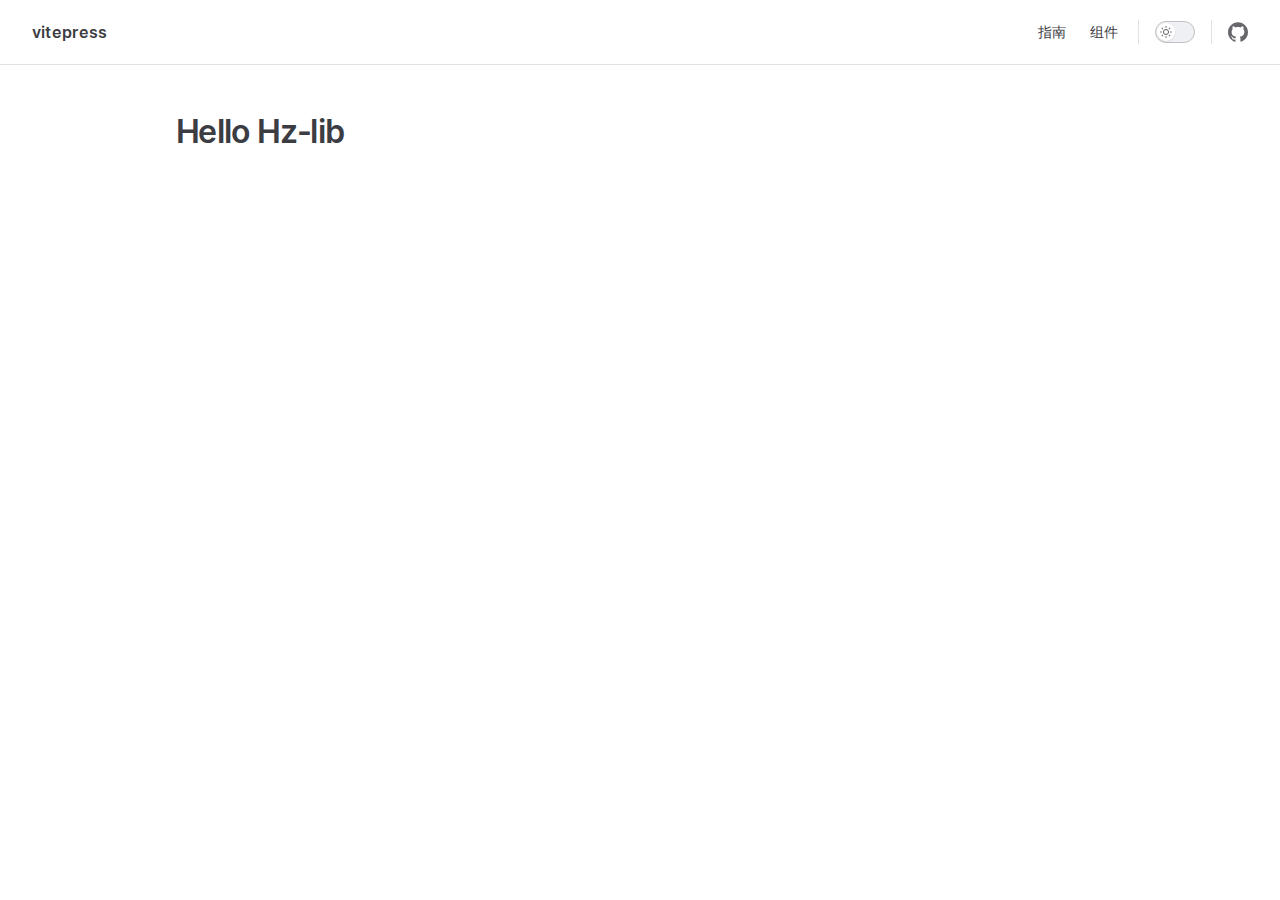
==== index.html @ d32d541c "初始化工程" ====
<!DOCTYPE html>
<html lang="en-US" dir="ltr">
  <head>
    <meta charset="utf-8">
    <meta name="viewport" content="width=device-width,initial-scale=1">
    <title>Hello Hz-lib | VitePress</title>
    <meta name="description" content="A VitePress site">
    <meta name="generator" content="VitePress v1.0.0-rc.42">
    <link rel="preload stylesheet" href="/assets/style.TShP7UyK.css" as="style">
    
    <script type="module" src="/assets/app.sW4BFrAu.js"></script>
    <link rel="preload" href="/assets/inter-roman-latin.bvIUbFQP.woff2" as="font" type="font/woff2" crossorigin="">
    <link rel="modulepreload" href="/assets/chunks/framework.AYoUz7dR.js">
    <link rel="modulepreload" href="/assets/chunks/theme.8_kTqy8x.js">
    <link rel="modulepreload" href="/assets/index.md.FrFrY6gY.lean.js">
    <script id="check-dark-mode">(()=>{const e=localStorage.getItem("vitepress-theme-appearance")||"auto",a=window.matchMedia("(prefers-color-scheme: dark)").matches;(!e||e==="auto"?a:e==="dark")&&document.documentElement.classList.add("dark")})();</script>
    <script id="check-mac-os">document.documentElement.classList.toggle("mac",/Mac|iPhone|iPod|iPad/i.test(navigator.platform));</script>
  </head>
  <body>
    <div id="app"><div class="Layout" data-v-c60c6cb7><!--[--><!--]--><!--[--><span tabindex="-1" data-v-a1bd3454></span><a href="#VPContent" class="VPSkipLink visually-hidden" data-v-a1bd3454> Skip to content </a><!--]--><!----><header class="VPNav" data-v-c60c6cb7 data-v-a2b8aba6><div class="VPNavBar" data-v-a2b8aba6 data-v-beb26075><div class="wrapper" data-v-beb26075><div class="container" data-v-beb26075><div class="title" data-v-beb26075><div class="VPNavBarTitle" data-v-beb26075 data-v-7fee1994><a class="title" href="/" data-v-7fee1994><!--[--><!--]--><!----><span data-v-7fee1994>vitepress</span><!--[--><!--]--></a></div></div><div class="content" data-v-beb26075><div class="content-body" data-v-beb26075><!--[--><!--]--><div class="VPNavBarSearch search" data-v-beb26075><!----></div><nav aria-labelledby="main-nav-aria-label" class="VPNavBarMenu menu" data-v-beb26075 data-v-49ac76d3><span id="main-nav-aria-label" class="visually-hidden" data-v-49ac76d3>Main Navigation</span><!--[--><!--[--><a class="VPLink link VPNavBarMenuLink" href="/guild/installation.html" tabindex="0" data-v-49ac76d3 data-v-70a557c5><!--[--><span data-v-70a557c5>指南</span><!--]--></a><!--]--><!--[--><a class="VPLink link VPNavBarMenuLink" href="/components/button/" tabindex="0" data-v-49ac76d3 data-v-70a557c5><!--[--><span data-v-70a557c5>组件</span><!--]--></a><!--]--><!--]--></nav><!----><div class="VPNavBarAppearance appearance" data-v-beb26075 data-v-4ef8184c><button class="VPSwitch VPSwitchAppearance" type="button" role="switch" title="Switch to dark theme" aria-checked="false" data-v-4ef8184c data-v-4d7c93cc data-v-039737f6><span class="check" data-v-039737f6><span class="icon" data-v-039737f6><!--[--><svg xmlns="http://www.w3.org/2000/svg" aria-hidden="true" focusable="false" viewbox="0 0 24 24" class="sun" data-v-4d7c93cc><path d="M12,18c-3.3,0-6-2.7-6-6s2.7-6,6-6s6,2.7,6,6S15.3,18,12,18zM12,8c-2.2,0-4,1.8-4,4c0,2.2,1.8,4,4,4c2.2,0,4-1.8,4-4C16,9.8,14.2,8,12,8z"></path><path d="M12,4c-0.6,0-1-0.4-1-1V1c0-0.6,0.4-1,1-1s1,0.4,1,1v2C13,3.6,12.6,4,12,4z"></path><path d="M12,24c-0.6,0-1-0.4-1-1v-2c0-0.6,0.4-1,1-1s1,0.4,1,1v2C13,23.6,12.6,24,12,24z"></path><path d="M5.6,6.6c-0.3,0-0.5-0.1-0.7-0.3L3.5,4.9c-0.4-0.4-0.4-1,0-1.4s1-0.4,1.4,0l1.4,1.4c0.4,0.4,0.4,1,0,1.4C6.2,6.5,5.9,6.6,5.6,6.6z"></path><path d="M19.8,20.8c-0.3,0-0.5-0.1-0.7-0.3l-1.4-1.4c-0.4-0.4-0.4-1,0-1.4s1-0.4,1.4,0l1.4,1.4c0.4,0.4,0.4,1,0,1.4C20.3,20.7,20,20.8,19.8,20.8z"></path><path d="M3,13H1c-0.6,0-1-0.4-1-1s0.4-1,1-1h2c0.6,0,1,0.4,1,1S3.6,13,3,13z"></path><path d="M23,13h-2c-0.6,0-1-0.4-1-1s0.4-1,1-1h2c0.6,0,1,0.4,1,1S23.6,13,23,13z"></path><path d="M4.2,20.8c-0.3,0-0.5-0.1-0.7-0.3c-0.4-0.4-0.4-1,0-1.4l1.4-1.4c0.4-0.4,1-0.4,1.4,0s0.4,1,0,1.4l-1.4,1.4C4.7,20.7,4.5,20.8,4.2,20.8z"></path><path d="M18.4,6.6c-0.3,0-0.5-0.1-0.7-0.3c-0.4-0.4-0.4-1,0-1.4l1.4-1.4c0.4-0.4,1-0.4,1.4,0s0.4,1,0,1.4l-1.4,1.4C18.9,6.5,18.6,6.6,18.4,6.6z"></path></svg><svg xmlns="http://www.w3.org/2000/svg" aria-hidden="true" focusable="false" viewbox="0 0 24 24" class="moon" data-v-4d7c93cc><path d="M12.1,22c-0.3,0-0.6,0-0.9,0c-5.5-0.5-9.5-5.4-9-10.9c0.4-4.8,4.2-8.6,9-9c0.4,0,0.8,0.2,1,0.5c0.2,0.3,0.2,0.8-0.1,1.1c-2,2.7-1.4,6.4,1.3,8.4c2.1,1.6,5,1.6,7.1,0c0.3-0.2,0.7-0.3,1.1-0.1c0.3,0.2,0.5,0.6,0.5,1c-0.2,2.7-1.5,5.1-3.6,6.8C16.6,21.2,14.4,22,12.1,22zM9.3,4.4c-2.9,1-5,3.6-5.2,6.8c-0.4,4.4,2.8,8.3,7.2,8.7c2.1,0.2,4.2-0.4,5.8-1.8c1.1-0.9,1.9-2.1,2.4-3.4c-2.5,0.9-5.3,0.5-7.5-1.1C9.2,11.4,8.1,7.7,9.3,4.4z"></path></svg><!--]--></span></span></button></div><div class="VPSocialLinks VPNavBarSocialLinks social-links" data-v-beb26075 data-v-11dc591d data-v-7594faea><!--[--><a class="VPSocialLink no-icon" href="https://gitee.com/hjdbenny/hz-lib.git" aria-label="github" target="_blank" rel="noopener" data-v-7594faea data-v-3113ad3c><svg role="img" viewBox="0 0 24 24" xmlns="http://www.w3.org/2000/svg"><title>GitHub</title><path d="M12 .297c-6.63 0-12 5.373-12 12 0 5.303 3.438 9.8 8.205 11.385.6.113.82-.258.82-.577 0-.285-.01-1.04-.015-2.04-3.338.724-4.042-1.61-4.042-1.61C4.422 18.07 3.633 17.7 3.633 17.7c-1.087-.744.084-.729.084-.729 1.205.084 1.838 1.236 1.838 1.236 1.07 1.835 2.809 1.305 3.495.998.108-.776.417-1.305.76-1.605-2.665-.3-5.466-1.332-5.466-5.93 0-1.31.465-2.38 1.235-3.22-.135-.303-.54-1.523.105-3.176 0 0 1.005-.322 3.3 1.23.96-.267 1.98-.399 3-.405 1.02.006 2.04.138 3 .405 2.28-1.552 3.285-1.23 3.285-1.23.645 1.653.24 2.873.12 3.176.765.84 1.23 1.91 1.23 3.22 0 4.61-2.805 5.625-5.475 5.92.42.36.81 1.096.81 2.22 0 1.606-.015 2.896-.015 3.286 0 .315.21.69.825.57C20.565 22.092 24 17.592 24 12.297c0-6.627-5.373-12-12-12"/></svg></a><!--]--></div><div class="VPFlyout VPNavBarExtra extra" data-v-beb26075 data-v-cb68e0bb data-v-d5363515><button type="button" class="button" aria-haspopup="true" aria-expanded="false" aria-label="extra navigation" data-v-d5363515><svg xmlns="http://www.w3.org/2000/svg" aria-hidden="true" focusable="false" viewbox="0 0 24 24" class="icon" data-v-d5363515><circle cx="12" cy="12" r="2"></circle><circle cx="19" cy="12" r="2"></circle><circle cx="5" cy="12" r="2"></circle></svg></button><div class="menu" data-v-d5363515><div class="VPMenu" data-v-d5363515 data-v-b0a82362><!----><!--[--><!--[--><!----><div class="group" data-v-cb68e0bb><div class="item appearance" data-v-cb68e0bb><p class="label" data-v-cb68e0bb>Appearance</p><div class="appearance-action" data-v-cb68e0bb><button class="VPSwitch VPSwitchAppearance" type="button" role="switch" title="Switch to dark theme" aria-checked="false" data-v-cb68e0bb data-v-4d7c93cc data-v-039737f6><span class="check" data-v-039737f6><span class="icon" data-v-039737f6><!--[--><svg xmlns="http://www.w3.org/2000/svg" aria-hidden="true" focusable="false" viewbox="0 0 24 24" class="sun" data-v-4d7c93cc><path d="M12,18c-3.3,0-6-2.7-6-6s2.7-6,6-6s6,2.7,6,6S15.3,18,12,18zM12,8c-2.2,0-4,1.8-4,4c0,2.2,1.8,4,4,4c2.2,0,4-1.8,4-4C16,9.8,14.2,8,12,8z"></path><path d="M12,4c-0.6,0-1-0.4-1-1V1c0-0.6,0.4-1,1-1s1,0.4,1,1v2C13,3.6,12.6,4,12,4z"></path><path d="M12,24c-0.6,0-1-0.4-1-1v-2c0-0.6,0.4-1,1-1s1,0.4,1,1v2C13,23.6,12.6,24,12,24z"></path><path d="M5.6,6.6c-0.3,0-0.5-0.1-0.7-0.3L3.5,4.9c-0.4-0.4-0.4-1,0-1.4s1-0.4,1.4,0l1.4,1.4c0.4,0.4,0.4,1,0,1.4C6.2,6.5,5.9,6.6,5.6,6.6z"></path><path d="M19.8,20.8c-0.3,0-0.5-0.1-0.7-0.3l-1.4-1.4c-0.4-0.4-0.4-1,0-1.4s1-0.4,1.4,0l1.4,1.4c0.4,0.4,0.4,1,0,1.4C20.3,20.7,20,20.8,19.8,20.8z"></path><path d="M3,13H1c-0.6,0-1-0.4-1-1s0.4-1,1-1h2c0.6,0,1,0.4,1,1S3.6,13,3,13z"></path><path d="M23,13h-2c-0.6,0-1-0.4-1-1s0.4-1,1-1h2c0.6,0,1,0.4,1,1S23.6,13,23,13z"></path><path d="M4.2,20.8c-0.3,0-0.5-0.1-0.7-0.3c-0.4-0.4-0.4-1,0-1.4l1.4-1.4c0.4-0.4,1-0.4,1.4,0s0.4,1,0,1.4l-1.4,1.4C4.7,20.7,4.5,20.8,4.2,20.8z"></path><path d="M18.4,6.6c-0.3,0-0.5-0.1-0.7-0.3c-0.4-0.4-0.4-1,0-1.4l1.4-1.4c0.4-0.4,1-0.4,1.4,0s0.4,1,0,1.4l-1.4,1.4C18.9,6.5,18.6,6.6,18.4,6.6z"></path></svg><svg xmlns="http://www.w3.org/2000/svg" aria-hidden="true" focusable="false" viewbox="0 0 24 24" class="moon" data-v-4d7c93cc><path d="M12.1,22c-0.3,0-0.6,0-0.9,0c-5.5-0.5-9.5-5.4-9-10.9c0.4-4.8,4.2-8.6,9-9c0.4,0,0.8,0.2,1,0.5c0.2,0.3,0.2,0.8-0.1,1.1c-2,2.7-1.4,6.4,1.3,8.4c2.1,1.6,5,1.6,7.1,0c0.3-0.2,0.7-0.3,1.1-0.1c0.3,0.2,0.5,0.6,0.5,1c-0.2,2.7-1.5,5.1-3.6,6.8C16.6,21.2,14.4,22,12.1,22zM9.3,4.4c-2.9,1-5,3.6-5.2,6.8c-0.4,4.4,2.8,8.3,7.2,8.7c2.1,0.2,4.2-0.4,5.8-1.8c1.1-0.9,1.9-2.1,2.4-3.4c-2.5,0.9-5.3,0.5-7.5-1.1C9.2,11.4,8.1,7.7,9.3,4.4z"></path></svg><!--]--></span></span></button></div></div></div><div class="group" data-v-cb68e0bb><div class="item social-links" data-v-cb68e0bb><div class="VPSocialLinks social-links-list" data-v-cb68e0bb data-v-7594faea><!--[--><a class="VPSocialLink no-icon" href="https://gitee.com/hjdbenny/hz-lib.git" aria-label="github" target="_blank" rel="noopener" data-v-7594faea data-v-3113ad3c><svg role="img" viewBox="0 0 24 24" xmlns="http://www.w3.org/2000/svg"><title>GitHub</title><path d="M12 .297c-6.63 0-12 5.373-12 12 0 5.303 3.438 9.8 8.205 11.385.6.113.82-.258.82-.577 0-.285-.01-1.04-.015-2.04-3.338.724-4.042-1.61-4.042-1.61C4.422 18.07 3.633 17.7 3.633 17.7c-1.087-.744.084-.729.084-.729 1.205.084 1.838 1.236 1.838 1.236 1.07 1.835 2.809 1.305 3.495.998.108-.776.417-1.305.76-1.605-2.665-.3-5.466-1.332-5.466-5.93 0-1.31.465-2.38 1.235-3.22-.135-.303-.54-1.523.105-3.176 0 0 1.005-.322 3.3 1.23.96-.267 1.98-.399 3-.405 1.02.006 2.04.138 3 .405 2.28-1.552 3.285-1.23 3.285-1.23.645 1.653.24 2.873.12 3.176.765.84 1.23 1.91 1.23 3.22 0 4.61-2.805 5.625-5.475 5.92.42.36.81 1.096.81 2.22 0 1.606-.015 2.896-.015 3.286 0 .315.21.69.825.57C20.565 22.092 24 17.592 24 12.297c0-6.627-5.373-12-12-12"/></svg></a><!--]--></div></div></div><!--]--><!--]--></div></div></div><!--[--><!--]--><button type="button" class="VPNavBarHamburger hamburger" aria-label="mobile navigation" aria-expanded="false" aria-controls="VPNavScreen" data-v-beb26075 data-v-012faded><span class="container" data-v-012faded><span class="top" data-v-012faded></span><span class="middle" data-v-012faded></span><span class="bottom" data-v-012faded></span></span></button></div></div></div></div><div class="divider" data-v-beb26075><div class="divider-line" data-v-beb26075></div></div></div><!----></header><div class="VPLocalNav empty fixed" data-v-c60c6cb7 data-v-557aafae><div class="container" data-v-557aafae><!----><div class="VPLocalNavOutlineDropdown" style="--vp-vh:0px;" data-v-557aafae data-v-7585973d><button data-v-7585973d>Return to top</button><!----></div></div></div><!----><div class="VPContent" id="VPContent" data-v-c60c6cb7 data-v-13c8e642><div class="VPDoc has-aside" data-v-13c8e642 data-v-a1305dea><!--[--><!--]--><div class="container" data-v-a1305dea><div class="aside" data-v-a1305dea><div class="aside-curtain" data-v-a1305dea></div><div class="aside-container" data-v-a1305dea><div class="aside-content" data-v-a1305dea><div class="VPDocAside" data-v-a1305dea data-v-c35c66ef><!--[--><!--]--><!--[--><!--]--><div class="VPDocAsideOutline" role="navigation" data-v-c35c66ef data-v-d1f2bce2><div class="content" data-v-d1f2bce2><div class="outline-marker" data-v-d1f2bce2></div><div class="outline-title" role="heading" aria-level="2" data-v-d1f2bce2>On this page</div><nav aria-labelledby="doc-outline-aria-label" data-v-d1f2bce2><span class="visually-hidden" id="doc-outline-aria-label" data-v-d1f2bce2> Table of Contents for current page </span><ul class="VPDocOutlineItem root" data-v-d1f2bce2 data-v-bd7855d1><!--[--><!--]--></ul></nav></div></div><!--[--><!--]--><div class="spacer" data-v-c35c66ef></div><!--[--><!--]--><!----><!--[--><!--]--><!--[--><!--]--></div></div></div></div><div class="content" data-v-a1305dea><div class="content-container" data-v-a1305dea><!--[--><!--]--><main class="main" data-v-a1305dea><div style="position:relative;" class="vp-doc _" data-v-a1305dea><div><h1 id="hello-hz-lib" tabindex="-1">Hello Hz-lib <a class="header-anchor" href="#hello-hz-lib" aria-label="Permalink to &quot;Hello Hz-lib&quot;">​</a></h1></div></div></main><footer class="VPDocFooter" data-v-a1305dea data-v-c83252ed><!--[--><!--]--><!----><!----></footer><!--[--><!--]--></div></div></div><!--[--><!--]--></div></div><!----><!--[--><!--]--></div></div>
    <script>window.__VP_HASH_MAP__=JSON.parse("{\"guild_quickstart.md\":\"tSwG9HZ1\",\"index.md\":\"FrFrY6gY\",\"components_button_index.md\":\"0gsEjsmf\",\"guild_installation.md\":\"xOzRXW0B\"}");window.__VP_SITE_DATA__=JSON.parse("{\"lang\":\"en-US\",\"dir\":\"ltr\",\"title\":\"VitePress\",\"description\":\"A VitePress site\",\"base\":\"/\",\"head\":[],\"router\":{\"prefetchLinks\":true},\"appearance\":true,\"themeConfig\":{\"siteTitle\":\"vitepress\",\"nav\":[{\"text\":\"指南\",\"link\":\"/guild/installation\"},{\"text\":\"组件\",\"link\":\"/components/button/\"}],\"socialLinks\":[{\"icon\":\"github\",\"link\":\"https://gitee.com/hjdbenny/hz-lib.git\"}],\"sidebar\":{\"/guild/\":[{\"text\":\"基础\",\"items\":[{\"text\":\"安装\",\"link\":\"/guild/installation\"},{\"text\":\"快速开始\",\"link\":\"/guild/quickstart\"}]}],\"/components/\":[{\"text\":\"基础组件\",\"items\":[{\"text\":\"Button\",\"link\":\"/components/button\"}]}]}},\"locales\":{},\"scrollOffset\":134,\"cleanUrls\":false}");</script>
    
  </body>
</html>
---- assets/style.TShP7UyK.css ----
@font-face{font-family:Inter var;font-weight:100 900;font-display:swap;font-style:normal;font-named-instance:"Regular";src:url(/assets/inter-roman-cyrillic.jIZ9REo5.woff2) format("woff2");unicode-range:U+0301,U+0400-045F,U+0490-0491,U+04B0-04B1,U+2116}@font-face{font-family:Inter var;font-weight:100 900;font-display:swap;font-style:normal;font-named-instance:"Regular";src:url(/assets/inter-roman-cyrillic-ext.8T9wMG5w.woff2) format("woff2");unicode-range:U+0460-052F,U+1C80-1C88,U+20B4,U+2DE0-2DFF,U+A640-A69F,U+FE2E-FE2F}@font-face{font-family:Inter var;font-weight:100 900;font-display:swap;font-style:normal;font-named-instance:"Regular";src:url(/assets/inter-roman-greek.Cb5wWeGA.woff2) format("woff2");unicode-range:U+0370-03FF}@font-face{font-family:Inter var;font-weight:100 900;font-display:swap;font-style:normal;font-named-instance:"Regular";src:url(/assets/inter-roman-greek-ext.9JiNzaSO.woff2) format("woff2");unicode-range:U+1F00-1FFF}@font-face{font-family:Inter var;font-weight:100 900;font-display:swap;font-style:normal;font-named-instance:"Regular";src:url(/assets/inter-roman-latin.bvIUbFQP.woff2) format("woff2");unicode-range:U+0000-00FF,U+0131,U+0152-0153,U+02BB-02BC,U+02C6,U+02DA,U+02DC,U+2000-206F,U+2074,U+20AC,U+2122,U+2191,U+2193,U+2212,U+2215,U+FEFF,U+FFFD}@font-face{font-family:Inter var;font-weight:100 900;font-display:swap;font-style:normal;font-named-instance:"Regular";src:url(/assets/inter-roman-latin-ext.GZWE-KO4.woff2) format("woff2");unicode-range:U+0100-024F,U+0259,U+1E00-1EFF,U+2020,U+20A0-20AB,U+20AD-20CF,U+2113,U+2C60-2C7F,U+A720-A7FF}@font-face{font-family:Inter var;font-weight:100 900;font-display:swap;font-style:normal;font-named-instance:"Regular";src:url(/assets/inter-roman-vietnamese.paY3CzEB.woff2) format("woff2");unicode-range:U+0102-0103,U+0110-0111,U+0128-0129,U+0168-0169,U+01A0-01A1,U+01AF-01B0,U+1EA0-1EF9,U+20AB}@font-face{font-family:Inter var;font-weight:100 900;font-display:swap;font-style:italic;font-named-instance:"Italic";src:url(/assets/inter-italic-cyrillic.-nLMcIwj.woff2) format("woff2");unicode-range:U+0301,U+0400-045F,U+0490-0491,U+04B0-04B1,U+2116}@font-face{font-family:Inter var;font-weight:100 900;font-display:swap;font-style:italic;font-named-instance:"Italic";src:url(/assets/inter-italic-cyrillic-ext.OVycGSDq.woff2) format("woff2");unicode-range:U+0460-052F,U+1C80-1C88,U+20B4,U+2DE0-2DFF,U+A640-A69F,U+FE2E-FE2F}@font-face{font-family:Inter var;font-weight:100 900;font-display:swap;font-style:italic;font-named-instance:"Italic";src:url(/assets/inter-italic-greek.PSfer2Kc.woff2) format("woff2");unicode-range:U+0370-03FF}@font-face{font-family:Inter var;font-weight:100 900;font-display:swap;font-style:italic;font-named-instance:"Italic";src:url(/assets/inter-italic-greek-ext.hznxWNZO.woff2) format("woff2");unicode-range:U+1F00-1FFF}@font-face{font-family:Inter var;font-weight:100 900;font-display:swap;font-style:italic;font-named-instance:"Italic";src:url(/assets/inter-italic-latin.27E69YJn.woff2) format("woff2");unicode-range:U+0000-00FF,U+0131,U+0152-0153,U+02BB-02BC,U+02C6,U+02DA,U+02DC,U+2000-206F,U+2074,U+20AC,U+2122,U+2191,U+2193,U+2212,U+2215,U+FEFF,U+FFFD}@font-face{font-family:Inter var;font-weight:100 900;font-display:swap;font-style:italic;font-named-instance:"Italic";src:url(/assets/inter-italic-latin-ext.RnFly65-.woff2) format("woff2");unicode-range:U+0100-024F,U+0259,U+1E00-1EFF,U+2020,U+20A0-20AB,U+20AD-20CF,U+2113,U+2C60-2C7F,U+A720-A7FF}@font-face{font-family:Inter var;font-weight:100 900;font-display:swap;font-style:italic;font-named-instance:"Italic";src:url(/assets/inter-italic-vietnamese.xzQHe1q1.woff2) format("woff2");unicode-range:U+0102-0103,U+0110-0111,U+0128-0129,U+0168-0169,U+01A0-01A1,U+01AF-01B0,U+1EA0-1EF9,U+20AB}@font-face{font-family:Chinese Quotes;src:local("PingFang SC Regular"),local("PingFang SC"),local("SimHei"),local("Source Han Sans SC");unicode-range:U+2018,U+2019,U+201C,U+201D}:root{--vp-c-white: #ffffff;--vp-c-black: #000000;--vp-c-neutral: var(--vp-c-black);--vp-c-neutral-inverse: var(--vp-c-white)}.dark{--vp-c-neutral: var(--vp-c-white);--vp-c-neutral-inverse: var(--vp-c-black)}:root{--vp-c-gray-1: #dddde3;--vp-c-gray-2: #e4e4e9;--vp-c-gray-3: #ebebef;--vp-c-gray-soft: rgba(142, 150, 170, .14);--vp-c-indigo-1: #3451b2;--vp-c-indigo-2: #3a5ccc;--vp-c-indigo-3: #5672cd;--vp-c-indigo-soft: rgba(100, 108, 255, .14);--vp-c-purple-1: #6f42c1;--vp-c-purple-2: #7e4cc9;--vp-c-purple-3: #8e5cd9;--vp-c-purple-soft: rgba(159, 122, 234, .14);--vp-c-green-1: #18794e;--vp-c-green-2: #299764;--vp-c-green-3: #30a46c;--vp-c-green-soft: rgba(16, 185, 129, .14);--vp-c-yellow-1: #915930;--vp-c-yellow-2: #946300;--vp-c-yellow-3: #9f6a00;--vp-c-yellow-soft: rgba(234, 179, 8, .14);--vp-c-red-1: #b8272c;--vp-c-red-2: #d5393e;--vp-c-red-3: #e0575b;--vp-c-red-soft: rgba(244, 63, 94, .14);--vp-c-sponsor: #db2777}.dark{--vp-c-gray-1: #515c67;--vp-c-gray-2: #414853;--vp-c-gray-3: #32363f;--vp-c-gray-soft: rgba(101, 117, 133, .16);--vp-c-indigo-1: #a8b1ff;--vp-c-indigo-2: #5c73e7;--vp-c-indigo-3: #3e63dd;--vp-c-indigo-soft: rgba(100, 108, 255, .16);--vp-c-purple-1: #c8abfa;--vp-c-purple-2: #a879e6;--vp-c-purple-3: #8e5cd9;--vp-c-purple-soft: rgba(159, 122, 234, .16);--vp-c-green-1: #3dd68c;--vp-c-green-2: #30a46c;--vp-c-green-3: #298459;--vp-c-green-soft: rgba(16, 185, 129, .16);--vp-c-yellow-1: #f9b44e;--vp-c-yellow-2: #da8b17;--vp-c-yellow-3: #a46a0a;--vp-c-yellow-soft: rgba(234, 179, 8, .16);--vp-c-red-1: #f66f81;--vp-c-red-2: #f14158;--vp-c-red-3: #b62a3c;--vp-c-red-soft: rgba(244, 63, 94, .16)}:root{--vp-c-bg: #ffffff;--vp-c-bg-alt: #f6f6f7;--vp-c-bg-elv: #ffffff;--vp-c-bg-soft: #f6f6f7}.dark{--vp-c-bg: #1b1b1f;--vp-c-bg-alt: #161618;--vp-c-bg-elv: #202127;--vp-c-bg-soft: #202127}:root{--vp-c-border: #c2c2c4;--vp-c-divider: #e2e2e3;--vp-c-gutter: #e2e2e3}.dark{--vp-c-border: #3c3f44;--vp-c-divider: #2e2e32;--vp-c-gutter: #000000}:root{--vp-c-text-1: rgba(60, 60, 67);--vp-c-text-2: rgba(60, 60, 67, .78);--vp-c-text-3: rgba(60, 60, 67, .56)}.dark{--vp-c-text-1: rgba(255, 255, 245, .86);--vp-c-text-2: rgba(235, 235, 245, .6);--vp-c-text-3: rgba(235, 235, 245, .38)}:root{--vp-c-default-1: var(--vp-c-gray-1);--vp-c-default-2: var(--vp-c-gray-2);--vp-c-default-3: var(--vp-c-gray-3);--vp-c-default-soft: var(--vp-c-gray-soft);--vp-c-brand-1: var(--vp-c-indigo-1);--vp-c-brand-2: var(--vp-c-indigo-2);--vp-c-brand-3: var(--vp-c-indigo-3);--vp-c-brand-soft: var(--vp-c-indigo-soft);--vp-c-brand: var(--vp-c-brand-1);--vp-c-tip-1: var(--vp-c-brand-1);--vp-c-tip-2: var(--vp-c-brand-2);--vp-c-tip-3: var(--vp-c-brand-3);--vp-c-tip-soft: var(--vp-c-brand-soft);--vp-c-note-1: var(--vp-c-brand-1);--vp-c-note-2: var(--vp-c-brand-2);--vp-c-note-3: var(--vp-c-brand-3);--vp-c-note-soft: var(--vp-c-brand-soft);--vp-c-success-1: var(--vp-c-green-1);--vp-c-success-2: var(--vp-c-green-2);--vp-c-success-3: var(--vp-c-green-3);--vp-c-success-soft: var(--vp-c-green-soft);--vp-c-important-1: var(--vp-c-purple-1);--vp-c-important-2: var(--vp-c-purple-2);--vp-c-important-3: var(--vp-c-purple-3);--vp-c-important-soft: var(--vp-c-purple-soft);--vp-c-warning-1: var(--vp-c-yellow-1);--vp-c-warning-2: var(--vp-c-yellow-2);--vp-c-warning-3: var(--vp-c-yellow-3);--vp-c-warning-soft: var(--vp-c-yellow-soft);--vp-c-danger-1: var(--vp-c-red-1);--vp-c-danger-2: var(--vp-c-red-2);--vp-c-danger-3: var(--vp-c-red-3);--vp-c-danger-soft: var(--vp-c-red-soft);--vp-c-caution-1: var(--vp-c-red-1);--vp-c-caution-2: var(--vp-c-red-2);--vp-c-caution-3: var(--vp-c-red-3);--vp-c-caution-soft: var(--vp-c-red-soft)}:root{--vp-font-family-base: "Chinese Quotes", "Inter var", "Inter", ui-sans-serif, system-ui, -apple-system, BlinkMacSystemFont, "Segoe UI", Roboto, "Helvetica Neue", Helvetica, Arial, "Noto Sans", sans-serif, "Apple Color Emoji", "Segoe UI Emoji", "Segoe UI Symbol", "Noto Color Emoji";--vp-font-family-mono: ui-monospace, SFMono-Regular, "SF Mono", Menlo, Monaco, Consolas, "Liberation Mono", "Courier New", monospace}:root{--vp-shadow-1: 0 1px 2px rgba(0, 0, 0, .04), 0 1px 2px rgba(0, 0, 0, .06);--vp-shadow-2: 0 3px 12px rgba(0, 0, 0, .07), 0 1px 4px rgba(0, 0, 0, .07);--vp-shadow-3: 0 12px 32px rgba(0, 0, 0, .1), 0 2px 6px rgba(0, 0, 0, .08);--vp-shadow-4: 0 14px 44px rgba(0, 0, 0, .12), 0 3px 9px rgba(0, 0, 0, .12);--vp-shadow-5: 0 18px 56px rgba(0, 0, 0, .16), 0 4px 12px rgba(0, 0, 0, .16)}:root{--vp-z-index-footer: 10;--vp-z-index-local-nav: 20;--vp-z-index-nav: 30;--vp-z-index-layout-top: 40;--vp-z-index-backdrop: 50;--vp-z-index-sidebar: 60}@media (min-width: 960px){:root{--vp-z-index-sidebar: 25}}:root{--vp-icon-copy: url("data:image/svg+xml,%3Csvg xmlns='http://www.w3.org/2000/svg' fill='none' height='20' width='20' stroke='rgba(128,128,128,1)' stroke-width='2' viewBox='0 0 24 24'%3E%3Cpath stroke-linecap='round' stroke-linejoin='round' d='M9 5H7a2 2 0 0 0-2 2v12a2 2 0 0 0 2 2h10a2 2 0 0 0 2-2V7a2 2 0 0 0-2-2h-2M9 5a2 2 0 0 0 2 2h2a2 2 0 0 0 2-2M9 5a2 2 0 0 1 2-2h2a2 2 0 0 1 2 2'/%3E%3C/svg%3E");--vp-icon-copied: url("data:image/svg+xml,%3Csvg xmlns='http://www.w3.org/2000/svg' fill='none' height='20' width='20' stroke='rgba(128,128,128,1)' stroke-width='2' viewBox='0 0 24 24'%3E%3Cpath stroke-linecap='round' stroke-linejoin='round' d='M9 5H7a2 2 0 0 0-2 2v12a2 2 0 0 0 2 2h10a2 2 0 0 0 2-2V7a2 2 0 0 0-2-2h-2M9 5a2 2 0 0 0 2 2h2a2 2 0 0 0 2-2M9 5a2 2 0 0 1 2-2h2a2 2 0 0 1 2 2m-6 9 2 2 4-4'/%3E%3C/svg%3E")}:root{--vp-layout-max-width: 1440px}:root{--vp-header-anchor-symbol: "#"}:root{--vp-code-line-height: 1.7;--vp-code-font-size: .875em;--vp-code-color: var(--vp-c-brand-1);--vp-code-link-color: var(--vp-c-brand-1);--vp-code-link-hover-color: var(--vp-c-brand-2);--vp-code-bg: var(--vp-c-default-soft);--vp-code-block-color: var(--vp-c-text-2);--vp-code-block-bg: var(--vp-c-bg-alt);--vp-code-block-divider-color: var(--vp-c-gutter);--vp-code-lang-color: var(--vp-c-text-3);--vp-code-line-highlight-color: var(--vp-c-default-soft);--vp-code-line-number-color: var(--vp-c-text-3);--vp-code-line-diff-add-color: var(--vp-c-success-soft);--vp-code-line-diff-add-symbol-color: var(--vp-c-success-1);--vp-code-line-diff-remove-color: var(--vp-c-danger-soft);--vp-code-line-diff-remove-symbol-color: var(--vp-c-danger-1);--vp-code-line-warning-color: var(--vp-c-warning-soft);--vp-code-line-error-color: var(--vp-c-danger-soft);--vp-code-copy-code-border-color: var(--vp-c-divider);--vp-code-copy-code-bg: var(--vp-c-bg-soft);--vp-code-copy-code-hover-border-color: var(--vp-c-divider);--vp-code-copy-code-hover-bg: var(--vp-c-bg);--vp-code-copy-code-active-text: var(--vp-c-text-2);--vp-code-copy-copied-text-content: "Copied";--vp-code-tab-divider: var(--vp-code-block-divider-color);--vp-code-tab-text-color: var(--vp-c-text-2);--vp-code-tab-bg: var(--vp-code-block-bg);--vp-code-tab-hover-text-color: var(--vp-c-text-1);--vp-code-tab-active-text-color: var(--vp-c-text-1);--vp-code-tab-active-bar-color: var(--vp-c-brand-1)}:root{--vp-button-brand-border: transparent;--vp-button-brand-text: var(--vp-c-white);--vp-button-brand-bg: var(--vp-c-brand-3);--vp-button-brand-hover-border: transparent;--vp-button-brand-hover-text: var(--vp-c-white);--vp-button-brand-hover-bg: var(--vp-c-brand-2);--vp-button-brand-active-border: transparent;--vp-button-brand-active-text: var(--vp-c-white);--vp-button-brand-active-bg: var(--vp-c-brand-1);--vp-button-alt-border: transparent;--vp-button-alt-text: var(--vp-c-text-1);--vp-button-alt-bg: var(--vp-c-default-3);--vp-button-alt-hover-border: transparent;--vp-button-alt-hover-text: var(--vp-c-text-1);--vp-button-alt-hover-bg: var(--vp-c-default-2);--vp-button-alt-active-border: transparent;--vp-button-alt-active-text: var(--vp-c-text-1);--vp-button-alt-active-bg: var(--vp-c-default-1);--vp-button-sponsor-border: var(--vp-c-text-2);--vp-button-sponsor-text: var(--vp-c-text-2);--vp-button-sponsor-bg: transparent;--vp-button-sponsor-hover-border: var(--vp-c-sponsor);--vp-button-sponsor-hover-text: var(--vp-c-sponsor);--vp-button-sponsor-hover-bg: transparent;--vp-button-sponsor-active-border: var(--vp-c-sponsor);--vp-button-sponsor-active-text: var(--vp-c-sponsor);--vp-button-sponsor-active-bg: transparent}:root{--vp-custom-block-font-size: 14px;--vp-custom-block-code-font-size: 13px;--vp-custom-block-info-border: transparent;--vp-custom-block-info-text: var(--vp-c-text-1);--vp-custom-block-info-bg: var(--vp-c-default-soft);--vp-custom-block-info-code-bg: var(--vp-c-default-soft);--vp-custom-block-note-border: transparent;--vp-custom-block-note-text: var(--vp-c-text-1);--vp-custom-block-note-bg: var(--vp-c-default-soft);--vp-custom-block-note-code-bg: var(--vp-c-default-soft);--vp-custom-block-tip-border: transparent;--vp-custom-block-tip-text: var(--vp-c-text-1);--vp-custom-block-tip-bg: var(--vp-c-tip-soft);--vp-custom-block-tip-code-bg: var(--vp-c-tip-soft);--vp-custom-block-important-border: transparent;--vp-custom-block-important-text: var(--vp-c-text-1);--vp-custom-block-important-bg: var(--vp-c-important-soft);--vp-custom-block-important-code-bg: var(--vp-c-important-soft);--vp-custom-block-warning-border: transparent;--vp-custom-block-warning-text: var(--vp-c-text-1);--vp-custom-block-warning-bg: var(--vp-c-warning-soft);--vp-custom-block-warning-code-bg: var(--vp-c-warning-soft);--vp-custom-block-danger-border: transparent;--vp-custom-block-danger-text: var(--vp-c-text-1);--vp-custom-block-danger-bg: var(--vp-c-danger-soft);--vp-custom-block-danger-code-bg: var(--vp-c-danger-soft);--vp-custom-block-caution-border: transparent;--vp-custom-block-caution-text: var(--vp-c-text-1);--vp-custom-block-caution-bg: var(--vp-c-caution-soft);--vp-custom-block-caution-code-bg: var(--vp-c-caution-soft);--vp-custom-block-details-border: var(--vp-custom-block-info-border);--vp-custom-block-details-text: var(--vp-custom-block-info-text);--vp-custom-block-details-bg: var(--vp-custom-block-info-bg);--vp-custom-block-details-code-bg: var(--vp-custom-block-info-code-bg)}:root{--vp-input-border-color: var(--vp-c-border);--vp-input-bg-color: var(--vp-c-bg-alt);--vp-input-switch-bg-color: var(--vp-c-default-soft)}:root{--vp-nav-height: 64px;--vp-nav-bg-color: var(--vp-c-bg);--vp-nav-screen-bg-color: var(--vp-c-bg);--vp-nav-logo-height: 24px}.hide-nav{--vp-nav-height: 0px}.hide-nav .VPSidebar{--vp-nav-height: 22px}:root{--vp-local-nav-bg-color: var(--vp-c-bg)}:root{--vp-sidebar-width: 272px;--vp-sidebar-bg-color: var(--vp-c-bg-alt)}:root{--vp-backdrop-bg-color: rgba(0, 0, 0, .6)}:root{--vp-home-hero-name-color: var(--vp-c-brand-1);--vp-home-hero-name-background: transparent;--vp-home-hero-image-background-image: none;--vp-home-hero-image-filter: none}:root{--vp-badge-info-border: transparent;--vp-badge-info-text: var(--vp-c-text-2);--vp-badge-info-bg: var(--vp-c-default-soft);--vp-badge-tip-border: transparent;--vp-badge-tip-text: var(--vp-c-tip-1);--vp-badge-tip-bg: var(--vp-c-tip-soft);--vp-badge-warning-border: transparent;--vp-badge-warning-text: var(--vp-c-warning-1);--vp-badge-warning-bg: var(--vp-c-warning-soft);--vp-badge-danger-border: transparent;--vp-badge-danger-text: var(--vp-c-danger-1);--vp-badge-danger-bg: var(--vp-c-danger-soft)}:root{--vp-carbon-ads-text-color: var(--vp-c-text-1);--vp-carbon-ads-poweredby-color: var(--vp-c-text-2);--vp-carbon-ads-bg-color: var(--vp-c-bg-soft);--vp-carbon-ads-hover-text-color: var(--vp-c-brand-1);--vp-carbon-ads-hover-poweredby-color: var(--vp-c-text-1)}:root{--vp-local-search-bg: var(--vp-c-bg);--vp-local-search-result-bg: var(--vp-c-bg);--vp-local-search-result-border: var(--vp-c-divider);--vp-local-search-result-selected-bg: var(--vp-c-bg);--vp-local-search-result-selected-border: var(--vp-c-brand-1);--vp-local-search-highlight-bg: var(--vp-c-brand-1);--vp-local-search-highlight-text: var(--vp-c-neutral-inverse)}@media (prefers-reduced-motion: reduce){*,:before,:after{animation-delay:-1ms!important;animation-duration:1ms!important;animation-iteration-count:1!important;background-attachment:initial!important;scroll-behavior:auto!important;transition-duration:0s!important;transition-delay:0s!important}}*,:before,:after{box-sizing:border-box}html{line-height:1.4;font-size:16px;-webkit-text-size-adjust:100%}html.dark{color-scheme:dark}body{margin:0;width:100%;min-width:320px;min-height:100vh;line-height:24px;font-family:var(--vp-font-family-base);font-size:16px;font-weight:400;color:var(--vp-c-text-1);background-color:var(--vp-c-bg);font-synthesis:style;text-rendering:optimizeLegibility;-webkit-font-smoothing:antialiased;-moz-osx-font-smoothing:grayscale}main{display:block}h1,h2,h3,h4,h5,h6{margin:0;line-height:24px;font-size:16px;font-weight:400}p{margin:0}strong,b{font-weight:600}a,area,button,[role=button],input,label,select,summary,textarea{touch-action:manipulation}a{color:inherit;text-decoration:inherit}ol,ul{list-style:none;margin:0;padding:0}blockquote{margin:0}pre,code,kbd,samp{font-family:var(--vp-font-family-mono)}img,svg,video,canvas,audio,iframe,embed,object{display:block}figure{margin:0}img,video{max-width:100%;height:auto}button,input,optgroup,select,textarea{border:0;padding:0;line-height:inherit;color:inherit}button{padding:0;font-family:inherit;background-color:transparent;background-image:none}button:enabled,[role=button]:enabled{cursor:pointer}button:focus,button:focus-visible{outline:1px dotted;outline:4px auto -webkit-focus-ring-color}button:focus:not(:focus-visible){outline:none!important}input:focus,textarea:focus,select:focus{outline:none}table{border-collapse:collapse}input{background-color:transparent}input:-ms-input-placeholder,textarea:-ms-input-placeholder{color:var(--vp-c-text-3)}input::-ms-input-placeholder,textarea::-ms-input-placeholder{color:var(--vp-c-text-3)}input::placeholder,textarea::placeholder{color:var(--vp-c-text-3)}input::-webkit-outer-spin-button,input::-webkit-inner-spin-button{-webkit-appearance:none;margin:0}input[type=number]{-moz-appearance:textfield}textarea{resize:vertical}select{-webkit-appearance:none}fieldset{margin:0;padding:0}h1,h2,h3,h4,h5,h6,li,p{overflow-wrap:break-word}vite-error-overlay{z-index:9999}mjx-container{display:inline-block;margin:auto 2px -2px}mjx-container>svg{margin:auto}.visually-hidden{position:absolute;width:1px;height:1px;white-space:nowrap;clip:rect(0 0 0 0);clip-path:inset(50%);overflow:hidden}.custom-block{border:1px solid transparent;border-radius:8px;padding:16px 16px 8px;line-height:24px;font-size:var(--vp-custom-block-font-size);color:var(--vp-c-text-2)}.custom-block.info{border-color:var(--vp-custom-block-info-border);color:var(--vp-custom-block-info-text);background-color:var(--vp-custom-block-info-bg)}.custom-block.info a,.custom-block.info code{color:var(--vp-c-brand-1)}.custom-block.info a:hover,.custom-block.info a:hover>code{color:var(--vp-c-brand-2)}.custom-block.info code{background-color:var(--vp-custom-block-info-code-bg)}.custom-block.note{border-color:var(--vp-custom-block-note-border);color:var(--vp-custom-block-note-text);background-color:var(--vp-custom-block-note-bg)}.custom-block.note a,.custom-block.note code{color:var(--vp-c-brand-1)}.custom-block.note a:hover,.custom-block.note a:hover>code{color:var(--vp-c-brand-2)}.custom-block.note code{background-color:var(--vp-custom-block-note-code-bg)}.custom-block.tip{border-color:var(--vp-custom-block-tip-border);color:var(--vp-custom-block-tip-text);background-color:var(--vp-custom-block-tip-bg)}.custom-block.tip a,.custom-block.tip code{color:var(--vp-c-tip-1)}.custom-block.tip a:hover,.custom-block.tip a:hover>code{color:var(--vp-c-tip-2)}.custom-block.tip code{background-color:var(--vp-custom-block-tip-code-bg)}.custom-block.important{border-color:var(--vp-custom-block-important-border);color:var(--vp-custom-block-important-text);background-color:var(--vp-custom-block-important-bg)}.custom-block.important a,.custom-block.important code{color:var(--vp-c-important-1)}.custom-block.important a:hover,.custom-block.important a:hover>code{color:var(--vp-c-important-2)}.custom-block.important code{background-color:var(--vp-custom-block-important-code-bg)}.custom-block.warning{border-color:var(--vp-custom-block-warning-border);color:var(--vp-custom-block-warning-text);background-color:var(--vp-custom-block-warning-bg)}.custom-block.warning a,.custom-block.warning code{color:var(--vp-c-warning-1)}.custom-block.warning a:hover,.custom-block.warning a:hover>code{color:var(--vp-c-warning-2)}.custom-block.warning code{background-color:var(--vp-custom-block-warning-code-bg)}.custom-block.danger{border-color:var(--vp-custom-block-danger-border);color:var(--vp-custom-block-danger-text);background-color:var(--vp-custom-block-danger-bg)}.custom-block.danger a,.custom-block.danger code{color:var(--vp-c-danger-1)}.custom-block.danger a:hover,.custom-block.danger a:hover>code{color:var(--vp-c-danger-2)}.custom-block.danger code{background-color:var(--vp-custom-block-danger-code-bg)}.custom-block.caution{border-color:var(--vp-custom-block-caution-border);color:var(--vp-custom-block-caution-text);background-color:var(--vp-custom-block-caution-bg)}.custom-block.caution a,.custom-block.caution code{color:var(--vp-c-caution-1)}.custom-block.caution a:hover,.custom-block.caution a:hover>code{color:var(--vp-c-caution-2)}.custom-block.caution code{background-color:var(--vp-custom-block-caution-code-bg)}.custom-block.details{border-color:var(--vp-custom-block-details-border);color:var(--vp-custom-block-details-text);background-color:var(--vp-custom-block-details-bg)}.custom-block.details a{color:var(--vp-c-brand-1)}.custom-block.details a:hover,.custom-block.details a:hover>code{color:var(--vp-c-brand-2)}.custom-block.details code{background-color:var(--vp-custom-block-details-code-bg)}.custom-block-title{font-weight:600}.custom-block p+p{margin:8px 0}.custom-block.details summary{margin:0 0 8px;font-weight:700;cursor:pointer;-webkit-user-select:none;user-select:none}.custom-block.details summary+p{margin:8px 0}.custom-block a{color:inherit;font-weight:600;text-decoration:underline;text-underline-offset:2px;transition:opacity .25s}.custom-block a:hover{opacity:.75}.custom-block code{font-size:var(--vp-custom-block-code-font-size)}.custom-block.custom-block th,.custom-block.custom-block blockquote>p{font-size:var(--vp-custom-block-font-size);color:inherit}.dark .vp-code span{color:var(--shiki-dark, inherit)}html:not(.dark) .vp-code span{color:var(--shiki-light, inherit)}.vp-code-group{margin-top:16px}.vp-code-group .tabs{position:relative;display:flex;margin-right:-24px;margin-left:-24px;padding:0 12px;background-color:var(--vp-code-tab-bg);overflow-x:auto;overflow-y:hidden;box-shadow:inset 0 -1px var(--vp-code-tab-divider)}@media (min-width: 640px){.vp-code-group .tabs{margin-right:0;margin-left:0;border-radius:8px 8px 0 0}}.vp-code-group .tabs input{position:fixed;opacity:0;pointer-events:none}.vp-code-group .tabs label{position:relative;display:inline-block;border-bottom:1px solid transparent;padding:0 12px;line-height:48px;font-size:14px;font-weight:500;color:var(--vp-code-tab-text-color);white-space:nowrap;cursor:pointer;transition:color .25s}.vp-code-group .tabs label:after{position:absolute;right:8px;bottom:-1px;left:8px;z-index:1;height:2px;border-radius:2px;content:"";background-color:transparent;transition:background-color .25s}.vp-code-group label:hover{color:var(--vp-code-tab-hover-text-color)}.vp-code-group input:checked+label{color:var(--vp-code-tab-active-text-color)}.vp-code-group input:checked+label:after{background-color:var(--vp-code-tab-active-bar-color)}.vp-code-group div[class*=language-],.vp-block{display:none;margin-top:0!important;border-top-left-radius:0!important;border-top-right-radius:0!important}.vp-code-group div[class*=language-].active,.vp-block.active{display:block}.vp-block{padding:20px 24px}.vp-doc h1,.vp-doc h2,.vp-doc h3,.vp-doc h4,.vp-doc h5,.vp-doc h6{position:relative;font-weight:600;outline:none}.vp-doc h1{letter-spacing:-.02em;line-height:40px;font-size:28px}.vp-doc h2{margin:48px 0 16px;border-top:1px solid var(--vp-c-divider);padding-top:24px;letter-spacing:-.02em;line-height:32px;font-size:24px}.vp-doc h3{margin:32px 0 0;letter-spacing:-.01em;line-height:28px;font-size:20px}.vp-doc .header-anchor{position:absolute;top:0;left:0;margin-left:-.87em;font-weight:500;-webkit-user-select:none;user-select:none;opacity:0;text-decoration:none;transition:color .25s,opacity .25s}.vp-doc .header-anchor:before{content:var(--vp-header-anchor-symbol)}.vp-doc h1:hover .header-anchor,.vp-doc h1 .header-anchor:focus,.vp-doc h2:hover .header-anchor,.vp-doc h2 .header-anchor:focus,.vp-doc h3:hover .header-anchor,.vp-doc h3 .header-anchor:focus,.vp-doc h4:hover .header-anchor,.vp-doc h4 .header-anchor:focus,.vp-doc h5:hover .header-anchor,.vp-doc h5 .header-anchor:focus,.vp-doc h6:hover .header-anchor,.vp-doc h6 .header-anchor:focus{opacity:1}@media (min-width: 768px){.vp-doc h1{letter-spacing:-.02em;line-height:40px;font-size:32px}}.vp-doc h2 .header-anchor{top:24px}.vp-doc p,.vp-doc summary{margin:16px 0}.vp-doc p{line-height:28px}.vp-doc blockquote{margin:16px 0;border-left:2px solid var(--vp-c-divider);padding-left:16px;transition:border-color .5s}.vp-doc blockquote>p{margin:0;font-size:16px;color:var(--vp-c-text-2);transition:color .5s}.vp-doc a{font-weight:500;color:var(--vp-c-brand-1);text-decoration:underline;text-underline-offset:2px;transition:color .25s,opacity .25s}.vp-doc a:hover{color:var(--vp-c-brand-2)}.vp-doc strong{font-weight:600}.vp-doc ul,.vp-doc ol{padding-left:1.25rem;margin:16px 0}.vp-doc ul{list-style:disc}.vp-doc ol{list-style:decimal}.vp-doc li+li{margin-top:8px}.vp-doc li>ol,.vp-doc li>ul{margin:8px 0 0}.vp-doc table{display:block;border-collapse:collapse;margin:20px 0;overflow-x:auto}.vp-doc tr{background-color:var(--vp-c-bg);border-top:1px solid var(--vp-c-divider);transition:background-color .5s}.vp-doc tr:nth-child(2n){background-color:var(--vp-c-bg-soft)}.vp-doc th,.vp-doc td{border:1px solid var(--vp-c-divider);padding:8px 16px}.vp-doc th{text-align:left;font-size:14px;font-weight:600;color:var(--vp-c-text-2);background-color:var(--vp-c-bg-soft)}.vp-doc td{font-size:14px}.vp-doc hr{margin:16px 0;border:none;border-top:1px solid var(--vp-c-divider)}.vp-doc .custom-block{margin:16px 0}.vp-doc .custom-block p{margin:8px 0;line-height:24px}.vp-doc .custom-block p:first-child{margin:0}.vp-doc .custom-block div[class*=language-]{margin:8px 0;border-radius:8px}.vp-doc .custom-block div[class*=language-] code{font-weight:400;background-color:transparent}.vp-doc .custom-block .vp-code-group .tabs{margin:0;border-radius:8px 8px 0 0}.vp-doc :not(pre,h1,h2,h3,h4,h5,h6)>code{font-size:var(--vp-code-font-size);color:var(--vp-code-color)}.vp-doc :not(pre)>code{border-radius:4px;padding:3px 6px;background-color:var(--vp-code-bg);transition:color .25s,background-color .5s}.vp-doc a>code{color:var(--vp-code-link-color)}.vp-doc a:hover>code{color:var(--vp-code-link-hover-color)}.vp-doc h1>code,.vp-doc h2>code,.vp-doc h3>code{font-size:.9em}.vp-doc div[class*=language-],.vp-block{position:relative;margin:16px -24px;background-color:var(--vp-code-block-bg);overflow-x:auto;transition:background-color .5s}@media (min-width: 640px){.vp-doc div[class*=language-],.vp-block{border-radius:8px;margin:16px 0}}@media (max-width: 639px){.vp-doc li div[class*=language-]{border-radius:8px 0 0 8px}}.vp-doc div[class*=language-]+div[class*=language-],.vp-doc div[class$=-api]+div[class*=language-],.vp-doc div[class*=language-]+div[class$=-api]>div[class*=language-]{margin-top:-8px}.vp-doc [class*=language-] pre,.vp-doc [class*=language-] code{direction:ltr;text-align:left;white-space:pre;word-spacing:normal;word-break:normal;word-wrap:normal;-moz-tab-size:4;-o-tab-size:4;tab-size:4;-webkit-hyphens:none;-moz-hyphens:none;-ms-hyphens:none;hyphens:none}.vp-doc [class*=language-] pre{position:relative;z-index:1;margin:0;padding:20px 0;background:transparent;overflow-x:auto}.vp-doc [class*=language-] code{display:block;padding:0 24px;width:fit-content;min-width:100%;line-height:var(--vp-code-line-height);font-size:var(--vp-code-font-size);color:var(--vp-code-block-color);transition:color .5s}.vp-doc [class*=language-] code .highlighted{background-color:var(--vp-code-line-highlight-color);transition:background-color .5s;margin:0 -24px;padding:0 24px;width:calc(100% + 48px);display:inline-block}.vp-doc [class*=language-] code .highlighted.error{background-color:var(--vp-code-line-error-color)}.vp-doc [class*=language-] code .highlighted.warning{background-color:var(--vp-code-line-warning-color)}.vp-doc [class*=language-] code .diff{transition:background-color .5s;margin:0 -24px;padding:0 24px;width:calc(100% + 48px);display:inline-block}.vp-doc [class*=language-] code .diff:before{position:absolute;left:10px}.vp-doc [class*=language-] .has-focused-lines .line:not(.has-focus){filter:blur(.095rem);opacity:.4;transition:filter .35s,opacity .35s}.vp-doc [class*=language-] .has-focused-lines .line:not(.has-focus){opacity:.7;transition:filter .35s,opacity .35s}.vp-doc [class*=language-]:hover .has-focused-lines .line:not(.has-focus){filter:blur(0);opacity:1}.vp-doc [class*=language-] code .diff.remove{background-color:var(--vp-code-line-diff-remove-color);opacity:.7}.vp-doc [class*=language-] code .diff.remove:before{content:"-";color:var(--vp-code-line-diff-remove-symbol-color)}.vp-doc [class*=language-] code .diff.add{background-color:var(--vp-code-line-diff-add-color)}.vp-doc [class*=language-] code .diff.add:before{content:"+";color:var(--vp-code-line-diff-add-symbol-color)}.vp-doc div[class*=language-].line-numbers-mode{padding-left:32px}.vp-doc .line-numbers-wrapper{position:absolute;top:0;bottom:0;left:0;z-index:3;border-right:1px solid var(--vp-code-block-divider-color);padding-top:20px;width:32px;text-align:center;font-family:var(--vp-font-family-mono);line-height:var(--vp-code-line-height);font-size:var(--vp-code-font-size);color:var(--vp-code-line-number-color);transition:border-color .5s,color .5s}.vp-doc [class*=language-]>button.copy{direction:ltr;position:absolute;top:12px;right:12px;z-index:3;border:1px solid var(--vp-code-copy-code-border-color);border-radius:4px;width:40px;height:40px;background-color:var(--vp-code-copy-code-bg);opacity:0;cursor:pointer;background-image:var(--vp-icon-copy);background-position:50%;background-size:20px;background-repeat:no-repeat;transition:border-color .25s,background-color .25s,opacity .25s}.vp-doc [class*=language-]:hover>button.copy,.vp-doc [class*=language-]>button.copy:focus{opacity:1}.vp-doc [class*=language-]>button.copy:hover,.vp-doc [class*=language-]>button.copy.copied{border-color:var(--vp-code-copy-code-hover-border-color);background-color:var(--vp-code-copy-code-hover-bg)}.vp-doc [class*=language-]>button.copy.copied,.vp-doc [class*=language-]>button.copy:hover.copied{border-radius:0 4px 4px 0;background-color:var(--vp-code-copy-code-hover-bg);background-image:var(--vp-icon-copied)}.vp-doc [class*=language-]>button.copy.copied:before,.vp-doc [class*=language-]>button.copy:hover.copied:before{position:relative;top:-1px;transform:translate(calc(-100% - 1px));display:flex;justify-content:center;align-items:center;border:1px solid var(--vp-code-copy-code-hover-border-color);border-right:0;border-radius:4px 0 0 4px;padding:0 10px;width:fit-content;height:40px;text-align:center;font-size:12px;font-weight:500;color:var(--vp-code-copy-code-active-text);background-color:var(--vp-code-copy-code-hover-bg);white-space:nowrap;content:var(--vp-code-copy-copied-text-content)}.vp-doc [class*=language-]>span.lang{position:absolute;top:2px;right:8px;z-index:2;font-size:12px;font-weight:500;color:var(--vp-code-lang-color);transition:color .4s,opacity .4s}.vp-doc [class*=language-]:hover>button.copy+span.lang,.vp-doc [class*=language-]>button.copy:focus+span.lang{opacity:0}.vp-doc .VPTeamMembers{margin-top:24px}.vp-doc .VPTeamMembers.small.count-1 .container{margin:0!important;max-width:calc((100% - 24px)/2)!important}.vp-doc .VPTeamMembers.small.count-2 .container,.vp-doc .VPTeamMembers.small.count-3 .container{max-width:100%!important}.vp-doc .VPTeamMembers.medium.count-1 .container{margin:0!important;max-width:calc((100% - 24px)/2)!important}:is(.vp-external-link-icon,.vp-doc a[href*="://"],.vp-doc a[target=_blank]):not(.no-icon):after{display:inline-block;margin-top:-1px;margin-left:4px;width:11px;height:11px;background:currentColor;color:var(--vp-c-text-3);flex-shrink:0;--icon: url("data:image/svg+xml, %3Csvg xmlns='http://www.w3.org/2000/svg' viewBox='0 0 24 24' %3E%3Cpath d='M0 0h24v24H0V0z' fill='none' /%3E%3Cpath d='M9 5v2h6.59L4 18.59 5.41 20 17 8.41V15h2V5H9z' /%3E%3C/svg%3E");-webkit-mask-image:var(--icon);mask-image:var(--icon)}.vp-external-link-icon:after{content:""}.external-link-icon-enabled :is(.vp-doc a[href*="://"],.vp-doc a[target=_blank]):after{content:"";color:currentColor}.vp-sponsor{border-radius:16px;overflow:hidden}.vp-sponsor.aside{border-radius:12px}.vp-sponsor-section+.vp-sponsor-section{margin-top:4px}.vp-sponsor-tier{margin-bottom:4px;text-align:center;letter-spacing:1px;line-height:24px;width:100%;font-weight:600;color:var(--vp-c-text-2);background-color:var(--vp-c-bg-soft)}.vp-sponsor.normal .vp-sponsor-tier{padding:13px 0 11px;font-size:14px}.vp-sponsor.aside .vp-sponsor-tier{padding:9px 0 7px;font-size:12px}.vp-sponsor-grid+.vp-sponsor-tier{margin-top:4px}.vp-sponsor-grid{display:flex;flex-wrap:wrap;gap:4px}.vp-sponsor-grid.xmini .vp-sponsor-grid-link{height:64px}.vp-sponsor-grid.xmini .vp-sponsor-grid-image{max-width:64px;max-height:22px}.vp-sponsor-grid.mini .vp-sponsor-grid-link{height:72px}.vp-sponsor-grid.mini .vp-sponsor-grid-image{max-width:96px;max-height:24px}.vp-sponsor-grid.small .vp-sponsor-grid-link{height:96px}.vp-sponsor-grid.small .vp-sponsor-grid-image{max-width:96px;max-height:24px}.vp-sponsor-grid.medium .vp-sponsor-grid-link{height:112px}.vp-sponsor-grid.medium .vp-sponsor-grid-image{max-width:120px;max-height:36px}.vp-sponsor-grid.big .vp-sponsor-grid-link{height:184px}.vp-sponsor-grid.big .vp-sponsor-grid-image{max-width:192px;max-height:56px}.vp-sponsor-grid[data-vp-grid="2"] .vp-sponsor-grid-item{width:calc((100% - 4px)/2)}.vp-sponsor-grid[data-vp-grid="3"] .vp-sponsor-grid-item{width:calc((100% - 4px * 2) / 3)}.vp-sponsor-grid[data-vp-grid="4"] .vp-sponsor-grid-item{width:calc((100% - 12px)/4)}.vp-sponsor-grid[data-vp-grid="5"] .vp-sponsor-grid-item{width:calc((100% - 16px)/5)}.vp-sponsor-grid[data-vp-grid="6"] .vp-sponsor-grid-item{width:calc((100% - 4px * 5) / 6)}.vp-sponsor-grid-item{flex-shrink:0;width:100%;background-color:var(--vp-c-bg-soft);transition:background-color .25s}.vp-sponsor-grid-item:hover{background-color:var(--vp-c-default-soft)}.vp-sponsor-grid-item:hover .vp-sponsor-grid-image{filter:grayscale(0) invert(0)}.vp-sponsor-grid-item.empty:hover{background-color:var(--vp-c-bg-soft)}.dark .vp-sponsor-grid-item:hover{background-color:var(--vp-c-white)}.dark .vp-sponsor-grid-item.empty:hover{background-color:var(--vp-c-bg-soft)}.vp-sponsor-grid-link{display:flex}.vp-sponsor-grid-box{display:flex;justify-content:center;align-items:center;width:100%}.vp-sponsor-grid-image{max-width:100%;filter:grayscale(1);transition:filter .25s}.dark .vp-sponsor-grid-image{filter:grayscale(1) invert(1)}.VPBadge{display:inline-block;margin-left:2px;border:1px solid transparent;border-radius:12px;padding:0 10px;line-height:22px;font-size:12px;font-weight:500;transform:translateY(-2px)}.VPBadge.small{padding:0 6px;line-height:18px;font-size:10px;transform:translateY(-8px)}.VPDocFooter .VPBadge{display:none}.vp-doc h1>.VPBadge{margin-top:4px;vertical-align:top}.vp-doc h2>.VPBadge{margin-top:3px;padding:0 8px;vertical-align:top}.vp-doc h3>.VPBadge{vertical-align:middle}.vp-doc h4>.VPBadge,.vp-doc h5>.VPBadge,.vp-doc h6>.VPBadge{vertical-align:middle;line-height:18px}.VPBadge.info{border-color:var(--vp-badge-info-border);color:var(--vp-badge-info-text);background-color:var(--vp-badge-info-bg)}.VPBadge.tip{border-color:var(--vp-badge-tip-border);color:var(--vp-badge-tip-text);background-color:var(--vp-badge-tip-bg)}.VPBadge.warning{border-color:var(--vp-badge-warning-border);color:var(--vp-badge-warning-text);background-color:var(--vp-badge-warning-bg)}.VPBadge.danger{border-color:var(--vp-badge-danger-border);color:var(--vp-badge-danger-text);background-color:var(--vp-badge-danger-bg)}.VPBackdrop[data-v-a5b9f969]{position:fixed;top:0;right:0;bottom:0;left:0;z-index:var(--vp-z-index-backdrop);background:var(--vp-backdrop-bg-color);transition:opacity .5s}.VPBackdrop.fade-enter-from[data-v-a5b9f969],.VPBackdrop.fade-leave-to[data-v-a5b9f969]{opacity:0}.VPBackdrop.fade-leave-active[data-v-a5b9f969]{transition-duration:.25s}@media (min-width: 1280px){.VPBackdrop[data-v-a5b9f969]{display:none}}.NotFound[data-v-187f67ca]{padding:64px 24px 96px;text-align:center}@media (min-width: 768px){.NotFound[data-v-187f67ca]{padding:96px 32px 168px}}.code[data-v-187f67ca]{line-height:64px;font-size:64px;font-weight:600}.title[data-v-187f67ca]{padding-top:12px;letter-spacing:2px;line-height:20px;font-size:20px;font-weight:700}.divider[data-v-187f67ca]{margin:24px auto 18px;width:64px;height:1px;background-color:var(--vp-c-divider)}.quote[data-v-187f67ca]{margin:0 auto;max-width:256px;font-size:14px;font-weight:500;color:var(--vp-c-text-2)}.action[data-v-187f67ca]{padding-top:20px}.link[data-v-187f67ca]{display:inline-block;border:1px solid var(--vp-c-brand-1);border-radius:16px;padding:3px 16px;font-size:14px;font-weight:500;color:var(--vp-c-brand-1);transition:border-color .25s,color .25s}.link[data-v-187f67ca]:hover{border-color:var(--vp-c-brand-2);color:var(--vp-c-brand-2)}.root[data-v-bd7855d1]{position:relative;z-index:1}.nested[data-v-bd7855d1]{padding-right:16px;padding-left:16px}.outline-link[data-v-bd7855d1]{display:block;line-height:32px;font-size:14px;font-weight:400;color:var(--vp-c-text-2);white-space:nowrap;overflow:hidden;text-overflow:ellipsis;transition:color .5s}.outline-link[data-v-bd7855d1]:hover,.outline-link.active[data-v-bd7855d1]{color:var(--vp-c-text-1);transition:color .25s}.outline-link.nested[data-v-bd7855d1]{padding-left:13px}.VPDocAsideOutline[data-v-d1f2bce2]{display:none}.VPDocAsideOutline.has-outline[data-v-d1f2bce2]{display:block}.content[data-v-d1f2bce2]{position:relative;border-left:1px solid var(--vp-c-divider);padding-left:16px;font-size:13px;font-weight:500}.outline-marker[data-v-d1f2bce2]{position:absolute;top:32px;left:-1px;z-index:0;opacity:0;width:2px;border-radius:2px;height:18px;background-color:var(--vp-c-brand-1);transition:top .25s cubic-bezier(0,1,.5,1),background-color .5s,opacity .25s}.outline-title[data-v-d1f2bce2]{line-height:32px;font-size:14px;font-weight:600}.VPDocAside[data-v-c35c66ef]{display:flex;flex-direction:column;flex-grow:1}.spacer[data-v-c35c66ef]{flex-grow:1}.VPDocAside[data-v-c35c66ef] .spacer+.VPDocAsideSponsors,.VPDocAside[data-v-c35c66ef] .spacer+.VPDocAsideCarbonAds{margin-top:24px}.VPDocAside[data-v-c35c66ef] .VPDocAsideSponsors+.VPDocAsideCarbonAds{margin-top:16px}.VPLastUpdated[data-v-79ab24dd]{line-height:24px;font-size:14px;font-weight:500;color:var(--vp-c-text-2)}@media (min-width: 640px){.VPLastUpdated[data-v-79ab24dd]{line-height:32px;font-size:14px;font-weight:500}}.VPDocFooter[data-v-c83252ed]{margin-top:64px}.edit-info[data-v-c83252ed]{padding-bottom:18px}@media (min-width: 640px){.edit-info[data-v-c83252ed]{display:flex;justify-content:space-between;align-items:center;padding-bottom:14px}}.edit-link-button[data-v-c83252ed]{display:flex;align-items:center;border:0;line-height:32px;font-size:14px;font-weight:500;color:var(--vp-c-brand-1);transition:color .25s}.edit-link-button[data-v-c83252ed]:hover{color:var(--vp-c-brand-2)}.edit-link-icon[data-v-c83252ed]{margin-right:8px;width:14px;height:14px;fill:currentColor}.prev-next[data-v-c83252ed]{border-top:1px solid var(--vp-c-divider);padding-top:24px;display:grid;grid-row-gap:8px}@media (min-width: 640px){.prev-next[data-v-c83252ed]{grid-template-columns:repeat(2,1fr);grid-column-gap:16px}}.pager-link[data-v-c83252ed]{display:block;border:1px solid var(--vp-c-divider);border-radius:8px;padding:11px 16px 13px;width:100%;height:100%;transition:border-color .25s}.pager-link[data-v-c83252ed]:hover{border-color:var(--vp-c-brand-1)}.pager-link.next[data-v-c83252ed]{margin-left:auto;text-align:right}.desc[data-v-c83252ed]{display:block;line-height:20px;font-size:12px;font-weight:500;color:var(--vp-c-text-2)}.title[data-v-c83252ed]{display:block;line-height:20px;font-size:14px;font-weight:500;color:var(--vp-c-brand-1);transition:color .25s}.VPDoc[data-v-a1305dea]{padding:32px 24px 96px;width:100%}@media (min-width: 768px){.VPDoc[data-v-a1305dea]{padding:48px 32px 128px}}@media (min-width: 960px){.VPDoc[data-v-a1305dea]{padding:48px 32px 0}.VPDoc:not(.has-sidebar) .container[data-v-a1305dea]{display:flex;justify-content:center;max-width:992px}.VPDoc:not(.has-sidebar) .content[data-v-a1305dea]{max-width:752px}}@media (min-width: 1280px){.VPDoc .container[data-v-a1305dea]{display:flex;justify-content:center}.VPDoc .aside[data-v-a1305dea]{display:block}}@media (min-width: 1440px){.VPDoc:not(.has-sidebar) .content[data-v-a1305dea]{max-width:784px}.VPDoc:not(.has-sidebar) .container[data-v-a1305dea]{max-width:1104px}}.container[data-v-a1305dea]{margin:0 auto;width:100%}.aside[data-v-a1305dea]{position:relative;display:none;order:2;flex-grow:1;padding-left:32px;width:100%;max-width:256px}.left-aside[data-v-a1305dea]{order:1;padding-left:unset;padding-right:32px}.aside-container[data-v-a1305dea]{position:fixed;top:0;padding-top:calc(var(--vp-nav-height) + var(--vp-layout-top-height, 0px) + var(--vp-doc-top-height, 0px) + 48px);width:224px;height:100vh;overflow-x:hidden;overflow-y:auto;scrollbar-width:none}.aside-container[data-v-a1305dea]::-webkit-scrollbar{display:none}.aside-curtain[data-v-a1305dea]{position:fixed;bottom:0;z-index:10;width:224px;height:32px;background:linear-gradient(transparent,var(--vp-c-bg) 70%)}.aside-content[data-v-a1305dea]{display:flex;flex-direction:column;min-height:calc(100vh - (var(--vp-nav-height) + var(--vp-layout-top-height, 0px) + 48px));padding-bottom:32px}.content[data-v-a1305dea]{position:relative;margin:0 auto;width:100%}@media (min-width: 960px){.content[data-v-a1305dea]{padding:0 32px 128px}}@media (min-width: 1280px){.content[data-v-a1305dea]{order:1;margin:0;min-width:640px}}.content-container[data-v-a1305dea]{margin:0 auto}.VPDoc.has-aside .content-container[data-v-a1305dea]{max-width:688px}.VPButton[data-v-3c448870]{display:inline-block;border:1px solid transparent;text-align:center;font-weight:600;white-space:nowrap;transition:color .25s,border-color .25s,background-color .25s}.VPButton[data-v-3c448870]:active{transition:color .1s,border-color .1s,background-color .1s}.VPButton.medium[data-v-3c448870]{border-radius:20px;padding:0 20px;line-height:38px;font-size:14px}.VPButton.big[data-v-3c448870]{border-radius:24px;padding:0 24px;line-height:46px;font-size:16px}.VPButton.brand[data-v-3c448870]{border-color:var(--vp-button-brand-border);color:var(--vp-button-brand-text);background-color:var(--vp-button-brand-bg)}.VPButton.brand[data-v-3c448870]:hover{border-color:var(--vp-button-brand-hover-border);color:var(--vp-button-brand-hover-text);background-color:var(--vp-button-brand-hover-bg)}.VPButton.brand[data-v-3c448870]:active{border-color:var(--vp-button-brand-active-border);color:var(--vp-button-brand-active-text);background-color:var(--vp-button-brand-active-bg)}.VPButton.alt[data-v-3c448870]{border-color:var(--vp-button-alt-border);color:var(--vp-button-alt-text);background-color:var(--vp-button-alt-bg)}.VPButton.alt[data-v-3c448870]:hover{border-color:var(--vp-button-alt-hover-border);color:var(--vp-button-alt-hover-text);background-color:var(--vp-button-alt-hover-bg)}.VPButton.alt[data-v-3c448870]:active{border-color:var(--vp-button-alt-active-border);color:var(--vp-button-alt-active-text);background-color:var(--vp-button-alt-active-bg)}.VPButton.sponsor[data-v-3c448870]{border-color:var(--vp-button-sponsor-border);color:var(--vp-button-sponsor-text);background-color:var(--vp-button-sponsor-bg)}.VPButton.sponsor[data-v-3c448870]:hover{border-color:var(--vp-button-sponsor-hover-border);color:var(--vp-button-sponsor-hover-text);background-color:var(--vp-button-sponsor-hover-bg)}.VPButton.sponsor[data-v-3c448870]:active{border-color:var(--vp-button-sponsor-active-border);color:var(--vp-button-sponsor-active-text);background-color:var(--vp-button-sponsor-active-bg)}html:not(.dark) .VPImage.dark[data-v-a88f0a07]{display:none}.dark .VPImage.light[data-v-a88f0a07]{display:none}.VPHero[data-v-90c5cdd0]{margin-top:calc((var(--vp-nav-height) + var(--vp-layout-top-height, 0px)) * -1);padding:calc(var(--vp-nav-height) + var(--vp-layout-top-height, 0px) + 48px) 24px 48px}@media (min-width: 640px){.VPHero[data-v-90c5cdd0]{padding:calc(var(--vp-nav-height) + var(--vp-layout-top-height, 0px) + 80px) 48px 64px}}@media (min-width: 960px){.VPHero[data-v-90c5cdd0]{padding:calc(var(--vp-nav-height) + var(--vp-layout-top-height, 0px) + 80px) 64px 64px}}.container[data-v-90c5cdd0]{display:flex;flex-direction:column;margin:0 auto;max-width:1152px}@media (min-width: 960px){.container[data-v-90c5cdd0]{flex-direction:row}}.main[data-v-90c5cdd0]{position:relative;z-index:10;order:2;flex-grow:1;flex-shrink:0}.VPHero.has-image .container[data-v-90c5cdd0]{text-align:center}@media (min-width: 960px){.VPHero.has-image .container[data-v-90c5cdd0]{text-align:left}}@media (min-width: 960px){.main[data-v-90c5cdd0]{order:1;width:calc((100% / 3) * 2)}.VPHero.has-image .main[data-v-90c5cdd0]{max-width:592px}}.name[data-v-90c5cdd0],.text[data-v-90c5cdd0]{max-width:392px;letter-spacing:-.4px;line-height:40px;font-size:32px;font-weight:700;white-space:pre-wrap}.VPHero.has-image .name[data-v-90c5cdd0],.VPHero.has-image .text[data-v-90c5cdd0]{margin:0 auto}.name[data-v-90c5cdd0]{color:var(--vp-home-hero-name-color)}.clip[data-v-90c5cdd0]{background:var(--vp-home-hero-name-background);-webkit-background-clip:text;background-clip:text;-webkit-text-fill-color:var(--vp-home-hero-name-color)}@media (min-width: 640px){.name[data-v-90c5cdd0],.text[data-v-90c5cdd0]{max-width:576px;line-height:56px;font-size:48px}}@media (min-width: 960px){.name[data-v-90c5cdd0],.text[data-v-90c5cdd0]{line-height:64px;font-size:56px}.VPHero.has-image .name[data-v-90c5cdd0],.VPHero.has-image .text[data-v-90c5cdd0]{margin:0}}.tagline[data-v-90c5cdd0]{padding-top:8px;max-width:392px;line-height:28px;font-size:18px;font-weight:500;white-space:pre-wrap;color:var(--vp-c-text-2)}.VPHero.has-image .tagline[data-v-90c5cdd0]{margin:0 auto}@media (min-width: 640px){.tagline[data-v-90c5cdd0]{padding-top:12px;max-width:576px;line-height:32px;font-size:20px}}@media (min-width: 960px){.tagline[data-v-90c5cdd0]{line-height:36px;font-size:24px}.VPHero.has-image .tagline[data-v-90c5cdd0]{margin:0}}.actions[data-v-90c5cdd0]{display:flex;flex-wrap:wrap;margin:-6px;padding-top:24px}.VPHero.has-image .actions[data-v-90c5cdd0]{justify-content:center}@media (min-width: 640px){.actions[data-v-90c5cdd0]{padding-top:32px}}@media (min-width: 960px){.VPHero.has-image .actions[data-v-90c5cdd0]{justify-content:flex-start}}.action[data-v-90c5cdd0]{flex-shrink:0;padding:6px}.image[data-v-90c5cdd0]{order:1;margin:-76px -24px -48px}@media (min-width: 640px){.image[data-v-90c5cdd0]{margin:-108px -24px -48px}}@media (min-width: 960px){.image[data-v-90c5cdd0]{flex-grow:1;order:2;margin:0;min-height:100%}}.image-container[data-v-90c5cdd0]{position:relative;margin:0 auto;width:320px;height:320px}@media (min-width: 640px){.image-container[data-v-90c5cdd0]{width:392px;height:392px}}@media (min-width: 960px){.image-container[data-v-90c5cdd0]{display:flex;justify-content:center;align-items:center;width:100%;height:100%;transform:translate(-32px,-32px)}}.image-bg[data-v-90c5cdd0]{position:absolute;top:50%;left:50%;border-radius:50%;width:192px;height:192px;background-image:var(--vp-home-hero-image-background-image);filter:var(--vp-home-hero-image-filter);transform:translate(-50%,-50%)}@media (min-width: 640px){.image-bg[data-v-90c5cdd0]{width:256px;height:256px}}@media (min-width: 960px){.image-bg[data-v-90c5cdd0]{width:320px;height:320px}}[data-v-90c5cdd0] .image-src{position:absolute;top:50%;left:50%;max-width:192px;max-height:192px;transform:translate(-50%,-50%)}@media (min-width: 640px){[data-v-90c5cdd0] .image-src{max-width:256px;max-height:256px}}@media (min-width: 960px){[data-v-90c5cdd0] .image-src{max-width:320px;max-height:320px}}.VPFeature[data-v-886d103b]{display:block;border:1px solid var(--vp-c-bg-soft);border-radius:12px;height:100%;background-color:var(--vp-c-bg-soft);transition:border-color .25s,background-color .25s}.VPFeature.link[data-v-886d103b]:hover{border-color:var(--vp-c-brand-1)}.box[data-v-886d103b]{display:flex;flex-direction:column;padding:24px;height:100%}.box[data-v-886d103b]>.VPImage{margin-bottom:20px}.icon[data-v-886d103b]{display:flex;justify-content:center;align-items:center;margin-bottom:20px;border-radius:6px;background-color:var(--vp-c-default-soft);width:48px;height:48px;font-size:24px;transition:background-color .25s}.title[data-v-886d103b]{line-height:24px;font-size:16px;font-weight:600}.details[data-v-886d103b]{flex-grow:1;padding-top:8px;line-height:24px;font-size:14px;font-weight:500;color:var(--vp-c-text-2)}.link-text[data-v-886d103b]{padding-top:8px}.link-text-value[data-v-886d103b]{display:flex;align-items:center;font-size:14px;font-weight:500;color:var(--vp-c-brand-1)}.link-text-icon[data-v-886d103b]{display:inline-block;margin-left:6px;width:14px;height:14px;fill:currentColor}.VPFeatures[data-v-3de2beee]{position:relative;padding:0 24px}@media (min-width: 640px){.VPFeatures[data-v-3de2beee]{padding:0 48px}}@media (min-width: 960px){.VPFeatures[data-v-3de2beee]{padding:0 64px}}.container[data-v-3de2beee]{margin:0 auto;max-width:1152px}.items[data-v-3de2beee]{display:flex;flex-wrap:wrap;margin:-8px}.item[data-v-3de2beee]{padding:8px;width:100%}@media (min-width: 640px){.item.grid-2[data-v-3de2beee],.item.grid-4[data-v-3de2beee],.item.grid-6[data-v-3de2beee]{width:50%}}@media (min-width: 768px){.item.grid-2[data-v-3de2beee],.item.grid-4[data-v-3de2beee]{width:50%}.item.grid-3[data-v-3de2beee],.item.grid-6[data-v-3de2beee]{width:calc(100% / 3)}}@media (min-width: 960px){.item.grid-4[data-v-3de2beee]{width:25%}}.VPHome[data-v-d17100fc]{padding-bottom:96px}.VPHome[data-v-d17100fc] .VPHomeSponsors{margin-top:112px;margin-bottom:-128px}@media (min-width: 768px){.VPHome[data-v-d17100fc]{padding-bottom:128px}}.VPContent[data-v-13c8e642]{flex-grow:1;flex-shrink:0;margin:var(--vp-layout-top-height, 0px) auto 0;width:100%}.VPContent.is-home[data-v-13c8e642]{width:100%;max-width:100%}.VPContent.has-sidebar[data-v-13c8e642]{margin:0}@media (min-width: 960px){.VPContent[data-v-13c8e642]{padding-top:var(--vp-nav-height)}.VPContent.has-sidebar[data-v-13c8e642]{margin:var(--vp-layout-top-height, 0px) 0 0;padding-left:var(--vp-sidebar-width)}}@media (min-width: 1440px){.VPContent.has-sidebar[data-v-13c8e642]{padding-right:calc((100vw - var(--vp-layout-max-width)) / 2);padding-left:calc((100vw - var(--vp-layout-max-width)) / 2 + var(--vp-sidebar-width))}}.VPFooter[data-v-c67d7931]{position:relative;z-index:var(--vp-z-index-footer);border-top:1px solid var(--vp-c-gutter);padding:32px 24px;background-color:var(--vp-c-bg)}.VPFooter.has-sidebar[data-v-c67d7931]{display:none}.VPFooter[data-v-c67d7931] a{text-decoration-line:underline;text-underline-offset:2px;transition:color .25s}.VPFooter[data-v-c67d7931] a:hover{color:var(--vp-c-text-1)}@media (min-width: 768px){.VPFooter[data-v-c67d7931]{padding:32px}}.container[data-v-c67d7931]{margin:0 auto;max-width:var(--vp-layout-max-width);text-align:center}.message[data-v-c67d7931],.copyright[data-v-c67d7931]{line-height:24px;font-size:14px;font-weight:500;color:var(--vp-c-text-2)}.VPLocalNavOutlineDropdown[data-v-7585973d]{padding:12px 20px 11px}@media (min-width: 960px){.VPLocalNavOutlineDropdown[data-v-7585973d]{padding:12px 36px 11px}}.VPLocalNavOutlineDropdown button[data-v-7585973d]{display:block;font-size:12px;font-weight:500;line-height:24px;color:var(--vp-c-text-2);transition:color .5s;position:relative}.VPLocalNavOutlineDropdown button[data-v-7585973d]:hover{color:var(--vp-c-text-1);transition:color .25s}.VPLocalNavOutlineDropdown button.open[data-v-7585973d]{color:var(--vp-c-text-1)}@media (min-width: 960px){.VPLocalNavOutlineDropdown button[data-v-7585973d]{font-size:14px}}.icon[data-v-7585973d]{display:inline-block;vertical-align:middle;margin-left:2px;width:14px;height:14px;fill:currentColor}.open>.icon[data-v-7585973d]{transform:rotate(90deg)}.items[data-v-7585973d]{position:absolute;top:40px;right:16px;left:16px;display:grid;gap:1px;border:1px solid var(--vp-c-border);border-radius:8px;background-color:var(--vp-c-gutter);max-height:calc(var(--vp-vh, 100vh) - 86px);overflow:hidden auto;box-shadow:var(--vp-shadow-3)}@media (min-width: 960px){.items[data-v-7585973d]{right:auto;left:calc(var(--vp-sidebar-width) + 32px);width:320px}}.header[data-v-7585973d]{background-color:var(--vp-c-bg-soft)}.top-link[data-v-7585973d]{display:block;padding:0 16px;line-height:48px;font-size:14px;font-weight:500;color:var(--vp-c-brand-1)}.outline[data-v-7585973d]{padding:8px 0;background-color:var(--vp-c-bg-soft)}.flyout-enter-active[data-v-7585973d]{transition:all .2s ease-out}.flyout-leave-active[data-v-7585973d]{transition:all .15s ease-in}.flyout-enter-from[data-v-7585973d],.flyout-leave-to[data-v-7585973d]{opacity:0;transform:translateY(-16px)}.VPLocalNav[data-v-557aafae]{position:sticky;top:0;left:0;z-index:var(--vp-z-index-local-nav);border-bottom:1px solid var(--vp-c-gutter);padding-top:var(--vp-layout-top-height, 0px);width:100%;background-color:var(--vp-local-nav-bg-color)}.VPLocalNav.fixed[data-v-557aafae]{position:fixed}@media (min-width: 960px){.VPLocalNav[data-v-557aafae]{top:var(--vp-nav-height)}.VPLocalNav.has-sidebar[data-v-557aafae]{padding-left:var(--vp-sidebar-width)}.VPLocalNav.empty[data-v-557aafae]{display:none}}@media (min-width: 1280px){.VPLocalNav[data-v-557aafae]{display:none}}@media (min-width: 1440px){.VPLocalNav.has-sidebar[data-v-557aafae]{padding-left:calc((100vw - var(--vp-layout-max-width)) / 2 + var(--vp-sidebar-width))}}.container[data-v-557aafae]{display:flex;justify-content:space-between;align-items:center}.menu[data-v-557aafae]{display:flex;align-items:center;padding:12px 24px 11px;line-height:24px;font-size:12px;font-weight:500;color:var(--vp-c-text-2);transition:color .5s}.menu[data-v-557aafae]:hover{color:var(--vp-c-text-1);transition:color .25s}@media (min-width: 768px){.menu[data-v-557aafae]{padding:0 32px}}@media (min-width: 960px){.menu[data-v-557aafae]{display:none}}.menu-icon[data-v-557aafae]{margin-right:8px;width:16px;height:16px;fill:currentColor}.VPOutlineDropdown[data-v-557aafae]{padding:12px 24px 11px}@media (min-width: 768px){.VPOutlineDropdown[data-v-557aafae]{padding:12px 32px 11px}}.VPSwitch[data-v-039737f6]{position:relative;border-radius:11px;display:block;width:40px;height:22px;flex-shrink:0;border:1px solid var(--vp-input-border-color);background-color:var(--vp-input-switch-bg-color);transition:border-color .25s!important}.VPSwitch[data-v-039737f6]:hover{border-color:var(--vp-c-brand-1)}.check[data-v-039737f6]{position:absolute;top:1px;left:1px;width:18px;height:18px;border-radius:50%;background-color:var(--vp-c-neutral-inverse);box-shadow:var(--vp-shadow-1);transition:transform .25s!important}.icon[data-v-039737f6]{position:relative;display:block;width:18px;height:18px;border-radius:50%;overflow:hidden}.icon[data-v-039737f6] svg{position:absolute;top:3px;left:3px;width:12px;height:12px;fill:var(--vp-c-text-2)}.dark .icon[data-v-039737f6] svg{fill:var(--vp-c-text-1);transition:opacity .25s!important}.sun[data-v-4d7c93cc]{opacity:1}.moon[data-v-4d7c93cc],.dark .sun[data-v-4d7c93cc]{opacity:0}.dark .moon[data-v-4d7c93cc]{opacity:1}.dark .VPSwitchAppearance[data-v-4d7c93cc] .check{transform:translate(18px)}.VPNavBarAppearance[data-v-4ef8184c]{display:none}@media (min-width: 1280px){.VPNavBarAppearance[data-v-4ef8184c]{display:flex;align-items:center}}.VPMenuGroup+.VPMenuLink[data-v-9233b288]{margin:12px -12px 0;border-top:1px solid var(--vp-c-divider);padding:12px 12px 0}.link[data-v-9233b288]{display:block;border-radius:6px;padding:0 12px;line-height:32px;font-size:14px;font-weight:500;color:var(--vp-c-text-1);white-space:nowrap;transition:background-color .25s,color .25s}.link[data-v-9233b288]:hover{color:var(--vp-c-brand-1);background-color:var(--vp-c-default-soft)}.link.active[data-v-9233b288]{color:var(--vp-c-brand-1)}.VPMenuGroup[data-v-31109127]{margin:12px -12px 0;border-top:1px solid var(--vp-c-divider);padding:12px 12px 0}.VPMenuGroup[data-v-31109127]:first-child{margin-top:0;border-top:0;padding-top:0}.VPMenuGroup+.VPMenuGroup[data-v-31109127]{margin-top:12px;border-top:1px solid var(--vp-c-divider)}.title[data-v-31109127]{padding:0 12px;line-height:32px;font-size:14px;font-weight:600;color:var(--vp-c-text-2);white-space:nowrap;transition:color .25s}.VPMenu[data-v-b0a82362]{border-radius:12px;padding:12px;min-width:128px;border:1px solid var(--vp-c-divider);background-color:var(--vp-c-bg-elv);box-shadow:var(--vp-shadow-3);transition:background-color .5s;max-height:calc(100vh - var(--vp-nav-height));overflow-y:auto}.VPMenu[data-v-b0a82362] .group{margin:0 -12px;padding:0 12px 12px}.VPMenu[data-v-b0a82362] .group+.group{border-top:1px solid var(--vp-c-divider);padding:11px 12px 12px}.VPMenu[data-v-b0a82362] .group:last-child{padding-bottom:0}.VPMenu[data-v-b0a82362] .group+.item{border-top:1px solid var(--vp-c-divider);padding:11px 16px 0}.VPMenu[data-v-b0a82362] .item{padding:0 16px;white-space:nowrap}.VPMenu[data-v-b0a82362] .label{flex-grow:1;line-height:28px;font-size:12px;font-weight:500;color:var(--vp-c-text-2);transition:color .5s}.VPMenu[data-v-b0a82362] .action{padding-left:24px}.VPFlyout[data-v-d5363515]{position:relative}.VPFlyout[data-v-d5363515]:hover{color:var(--vp-c-brand-1);transition:color .25s}.VPFlyout:hover .text[data-v-d5363515]{color:var(--vp-c-text-2)}.VPFlyout:hover .icon[data-v-d5363515]{fill:var(--vp-c-text-2)}.VPFlyout.active .text[data-v-d5363515]{color:var(--vp-c-brand-1)}.VPFlyout.active:hover .text[data-v-d5363515]{color:var(--vp-c-brand-2)}.VPFlyout:hover .menu[data-v-d5363515],.button[aria-expanded=true]+.menu[data-v-d5363515]{opacity:1;visibility:visible;transform:translateY(0)}.button[aria-expanded=false]+.menu[data-v-d5363515]{opacity:0;visibility:hidden;transform:translateY(0)}.button[data-v-d5363515]{display:flex;align-items:center;padding:0 12px;height:var(--vp-nav-height);color:var(--vp-c-text-1);transition:color .5s}.text[data-v-d5363515]{display:flex;align-items:center;line-height:var(--vp-nav-height);font-size:14px;font-weight:500;color:var(--vp-c-text-1);transition:color .25s}.option-icon[data-v-d5363515]{margin-right:0;width:16px;height:16px;fill:currentColor}.text-icon[data-v-d5363515]{margin-left:4px;width:14px;height:14px;fill:currentColor}.icon[data-v-d5363515]{width:20px;height:20px;fill:currentColor;transition:fill .25s}.menu[data-v-d5363515]{position:absolute;top:calc(var(--vp-nav-height) / 2 + 20px);right:0;opacity:0;visibility:hidden;transition:opacity .25s,visibility .25s,transform .25s}.VPSocialLink[data-v-3113ad3c]{display:flex;justify-content:center;align-items:center;width:36px;height:36px;color:var(--vp-c-text-2);transition:color .5s}.VPSocialLink[data-v-3113ad3c]:hover{color:var(--vp-c-text-1);transition:color .25s}.VPSocialLink[data-v-3113ad3c]>svg{width:20px;height:20px;fill:currentColor}.VPSocialLinks[data-v-7594faea]{display:flex;justify-content:center}.VPNavBarExtra[data-v-cb68e0bb]{display:none;margin-right:-12px}@media (min-width: 768px){.VPNavBarExtra[data-v-cb68e0bb]{display:block}}@media (min-width: 1280px){.VPNavBarExtra[data-v-cb68e0bb]{display:none}}.trans-title[data-v-cb68e0bb]{padding:0 24px 0 12px;line-height:32px;font-size:14px;font-weight:700;color:var(--vp-c-text-1)}.item.appearance[data-v-cb68e0bb],.item.social-links[data-v-cb68e0bb]{display:flex;align-items:center;padding:0 12px}.item.appearance[data-v-cb68e0bb]{min-width:176px}.appearance-action[data-v-cb68e0bb]{margin-right:-2px}.social-links-list[data-v-cb68e0bb]{margin:-4px -8px}.VPNavBarHamburger[data-v-012faded]{display:flex;justify-content:center;align-items:center;width:48px;height:var(--vp-nav-height)}@media (min-width: 768px){.VPNavBarHamburger[data-v-012faded]{display:none}}.container[data-v-012faded]{position:relative;width:16px;height:14px;overflow:hidden}.VPNavBarHamburger:hover .top[data-v-012faded]{top:0;left:0;transform:translate(4px)}.VPNavBarHamburger:hover .middle[data-v-012faded]{top:6px;left:0;transform:translate(0)}.VPNavBarHamburger:hover .bottom[data-v-012faded]{top:12px;left:0;transform:translate(8px)}.VPNavBarHamburger.active .top[data-v-012faded]{top:6px;transform:translate(0) rotate(225deg)}.VPNavBarHamburger.active .middle[data-v-012faded]{top:6px;transform:translate(16px)}.VPNavBarHamburger.active .bottom[data-v-012faded]{top:6px;transform:translate(0) rotate(135deg)}.VPNavBarHamburger.active:hover .top[data-v-012faded],.VPNavBarHamburger.active:hover .middle[data-v-012faded],.VPNavBarHamburger.active:hover .bottom[data-v-012faded]{background-color:var(--vp-c-text-2);transition:top .25s,background-color .25s,transform .25s}.top[data-v-012faded],.middle[data-v-012faded],.bottom[data-v-012faded]{position:absolute;width:16px;height:2px;background-color:var(--vp-c-text-1);transition:top .25s,background-color .5s,transform .25s}.top[data-v-012faded]{top:0;left:0;transform:translate(0)}.middle[data-v-012faded]{top:6px;left:0;transform:translate(8px)}.bottom[data-v-012faded]{top:12px;left:0;transform:translate(4px)}.VPNavBarMenuLink[data-v-70a557c5]{display:flex;align-items:center;padding:0 12px;line-height:var(--vp-nav-height);font-size:14px;font-weight:500;color:var(--vp-c-text-1);transition:color .25s}.VPNavBarMenuLink.active[data-v-70a557c5],.VPNavBarMenuLink[data-v-70a557c5]:hover{color:var(--vp-c-brand-1)}.VPNavBarMenu[data-v-49ac76d3]{display:none}@media (min-width: 768px){.VPNavBarMenu[data-v-49ac76d3]{display:flex}}/*! @docsearch/css 3.5.2 | MIT License | © Algolia, Inc. and contributors | https://docsearch.algolia.com */:root{--docsearch-primary-color:#5468ff;--docsearch-text-color:#1c1e21;--docsearch-spacing:12px;--docsearch-icon-stroke-width:1.4;--docsearch-highlight-color:var(--docsearch-primary-color);--docsearch-muted-color:#969faf;--docsearch-container-background:rgba(101,108,133,.8);--docsearch-logo-color:#5468ff;--docsearch-modal-width:560px;--docsearch-modal-height:600px;--docsearch-modal-background:#f5f6f7;--docsearch-modal-shadow:inset 1px 1px 0 0 hsla(0,0%,100%,.5),0 3px 8px 0 #555a64;--docsearch-searchbox-height:56px;--docsearch-searchbox-background:#ebedf0;--docsearch-searchbox-focus-background:#fff;--docsearch-searchbox-shadow:inset 0 0 0 2px var(--docsearch-primary-color);--docsearch-hit-height:56px;--docsearch-hit-color:#444950;--docsearch-hit-active-color:#fff;--docsearch-hit-background:#fff;--docsearch-hit-shadow:0 1px 3px 0 #d4d9e1;--docsearch-key-gradient:linear-gradient(-225deg,#d5dbe4,#f8f8f8);--docsearch-key-shadow:inset 0 -2px 0 0 #cdcde6,inset 0 0 1px 1px #fff,0 1px 2px 1px rgba(30,35,90,.4);--docsearch-footer-height:44px;--docsearch-footer-background:#fff;--docsearch-footer-shadow:0 -1px 0 0 #e0e3e8,0 -3px 6px 0 rgba(69,98,155,.12)}html[data-theme=dark]{--docsearch-text-color:#f5f6f7;--docsearch-container-background:rgba(9,10,17,.8);--docsearch-modal-background:#15172a;--docsearch-modal-shadow:inset 1px 1px 0 0 #2c2e40,0 3px 8px 0 #000309;--docsearch-searchbox-background:#090a11;--docsearch-searchbox-focus-background:#000;--docsearch-hit-color:#bec3c9;--docsearch-hit-shadow:none;--docsearch-hit-background:#090a11;--docsearch-key-gradient:linear-gradient(-26.5deg,#565872,#31355b);--docsearch-key-shadow:inset 0 -2px 0 0 #282d55,inset 0 0 1px 1px #51577d,0 2px 2px 0 rgba(3,4,9,.3);--docsearch-footer-background:#1e2136;--docsearch-footer-shadow:inset 0 1px 0 0 rgba(73,76,106,.5),0 -4px 8px 0 rgba(0,0,0,.2);--docsearch-logo-color:#fff;--docsearch-muted-color:#7f8497}.DocSearch-Button{align-items:center;background:var(--docsearch-searchbox-background);border:0;border-radius:40px;color:var(--docsearch-muted-color);cursor:pointer;display:flex;font-weight:500;height:36px;justify-content:space-between;margin:0 0 0 16px;padding:0 8px;-webkit-user-select:none;user-select:none}.DocSearch-Button:active,.DocSearch-Button:focus,.DocSearch-Button:hover{background:var(--docsearch-searchbox-focus-background);box-shadow:var(--docsearch-searchbox-shadow);color:var(--docsearch-text-color);outline:none}.DocSearch-Button-Container{align-items:center;display:flex}.DocSearch-Search-Icon{stroke-width:1.6}.DocSearch-Button .DocSearch-Search-Icon{color:var(--docsearch-text-color)}.DocSearch-Button-Placeholder{font-size:1rem;padding:0 12px 0 6px}.DocSearch-Button-Keys{display:flex;min-width:calc(40px + .8em)}.DocSearch-Button-Key{align-items:center;background:var(--docsearch-key-gradient);border-radius:3px;box-shadow:var(--docsearch-key-shadow);color:var(--docsearch-muted-color);display:flex;height:18px;justify-content:center;margin-right:.4em;position:relative;padding:0 0 2px;border:0;top:-1px;width:20px}@media (max-width:768px){.DocSearch-Button-Keys,.DocSearch-Button-Placeholder{display:none}}.DocSearch--active{overflow:hidden!important}.DocSearch-Container,.DocSearch-Container *{box-sizing:border-box}.DocSearch-Container{background-color:var(--docsearch-container-background);height:100vh;left:0;position:fixed;top:0;width:100vw;z-index:200}.DocSearch-Container a{text-decoration:none}.DocSearch-Link{-webkit-appearance:none;-moz-appearance:none;appearance:none;background:none;border:0;color:var(--docsearch-highlight-color);cursor:pointer;font:inherit;margin:0;padding:0}.DocSearch-Modal{background:var(--docsearch-modal-background);border-radius:6px;box-shadow:var(--docsearch-modal-shadow);flex-direction:column;margin:60px auto auto;max-width:var(--docsearch-modal-width);position:relative}.DocSearch-SearchBar{display:flex;padding:var(--docsearch-spacing) var(--docsearch-spacing) 0}.DocSearch-Form{align-items:center;background:var(--docsearch-searchbox-focus-background);border-radius:4px;box-shadow:var(--docsearch-searchbox-shadow);display:flex;height:var(--docsearch-searchbox-height);margin:0;padding:0 var(--docsearch-spacing);position:relative;width:100%}.DocSearch-Input{-webkit-appearance:none;-moz-appearance:none;appearance:none;background:transparent;border:0;color:var(--docsearch-text-color);flex:1;font:inherit;font-size:1.2em;height:100%;outline:none;padding:0 0 0 8px;width:80%}.DocSearch-Input::placeholder{color:var(--docsearch-muted-color);opacity:1}.DocSearch-Input::-webkit-search-cancel-button,.DocSearch-Input::-webkit-search-decoration,.DocSearch-Input::-webkit-search-results-button,.DocSearch-Input::-webkit-search-results-decoration{display:none}.DocSearch-LoadingIndicator,.DocSearch-MagnifierLabel,.DocSearch-Reset{margin:0;padding:0}.DocSearch-MagnifierLabel,.DocSearch-Reset{align-items:center;color:var(--docsearch-highlight-color);display:flex;justify-content:center}.DocSearch-Container--Stalled .DocSearch-MagnifierLabel,.DocSearch-LoadingIndicator{display:none}.DocSearch-Container--Stalled .DocSearch-LoadingIndicator{align-items:center;color:var(--docsearch-highlight-color);display:flex;justify-content:center}@media screen and (prefers-reduced-motion:reduce){.DocSearch-Reset{animation:none;-webkit-appearance:none;-moz-appearance:none;appearance:none;background:none;border:0;border-radius:50%;color:var(--docsearch-icon-color);cursor:pointer;right:0;stroke-width:var(--docsearch-icon-stroke-width)}}.DocSearch-Reset{animation:fade-in .1s ease-in forwards;-webkit-appearance:none;-moz-appearance:none;appearance:none;background:none;border:0;border-radius:50%;color:var(--docsearch-icon-color);cursor:pointer;padding:2px;right:0;stroke-width:var(--docsearch-icon-stroke-width)}.DocSearch-Reset[hidden]{display:none}.DocSearch-Reset:hover{color:var(--docsearch-highlight-color)}.DocSearch-LoadingIndicator svg,.DocSearch-MagnifierLabel svg{height:24px;width:24px}.DocSearch-Cancel{display:none}.DocSearch-Dropdown{max-height:calc(var(--docsearch-modal-height) - var(--docsearch-searchbox-height) - var(--docsearch-spacing) - var(--docsearch-footer-height));min-height:var(--docsearch-spacing);overflow-y:auto;overflow-y:overlay;padding:0 var(--docsearch-spacing);scrollbar-color:var(--docsearch-muted-color) var(--docsearch-modal-background);scrollbar-width:thin}.DocSearch-Dropdown::-webkit-scrollbar{width:12px}.DocSearch-Dropdown::-webkit-scrollbar-track{background:transparent}.DocSearch-Dropdown::-webkit-scrollbar-thumb{background-color:var(--docsearch-muted-color);border:3px solid var(--docsearch-modal-background);border-radius:20px}.DocSearch-Dropdown ul{list-style:none;margin:0;padding:0}.DocSearch-Label{font-size:.75em;line-height:1.6em}.DocSearch-Help,.DocSearch-Label{color:var(--docsearch-muted-color)}.DocSearch-Help{font-size:.9em;margin:0;-webkit-user-select:none;user-select:none}.DocSearch-Title{font-size:1.2em}.DocSearch-Logo a{display:flex}.DocSearch-Logo svg{color:var(--docsearch-logo-color);margin-left:8px}.DocSearch-Hits:last-of-type{margin-bottom:24px}.DocSearch-Hits mark{background:none;color:var(--docsearch-highlight-color)}.DocSearch-HitsFooter{color:var(--docsearch-muted-color);display:flex;font-size:.85em;justify-content:center;margin-bottom:var(--docsearch-spacing);padding:var(--docsearch-spacing)}.DocSearch-HitsFooter a{border-bottom:1px solid;color:inherit}.DocSearch-Hit{border-radius:4px;display:flex;padding-bottom:4px;position:relative}@media screen and (prefers-reduced-motion:reduce){.DocSearch-Hit--deleting{transition:none}}.DocSearch-Hit--deleting{opacity:0;transition:all .25s linear}@media screen and (prefers-reduced-motion:reduce){.DocSearch-Hit--favoriting{transition:none}}.DocSearch-Hit--favoriting{transform:scale(0);transform-origin:top center;transition:all .25s linear;transition-delay:.25s}.DocSearch-Hit a{background:var(--docsearch-hit-background);border-radius:4px;box-shadow:var(--docsearch-hit-shadow);display:block;padding-left:var(--docsearch-spacing);width:100%}.DocSearch-Hit-source{background:var(--docsearch-modal-background);color:var(--docsearch-highlight-color);font-size:.85em;font-weight:600;line-height:32px;margin:0 -4px;padding:8px 4px 0;position:sticky;top:0;z-index:10}.DocSearch-Hit-Tree{color:var(--docsearch-muted-color);height:var(--docsearch-hit-height);opacity:.5;stroke-width:var(--docsearch-icon-stroke-width);width:24px}.DocSearch-Hit[aria-selected=true] a{background-color:var(--docsearch-highlight-color)}.DocSearch-Hit[aria-selected=true] mark{text-decoration:underline}.DocSearch-Hit-Container{align-items:center;color:var(--docsearch-hit-color);display:flex;flex-direction:row;height:var(--docsearch-hit-height);padding:0 var(--docsearch-spacing) 0 0}.DocSearch-Hit-icon{height:20px;width:20px}.DocSearch-Hit-action,.DocSearch-Hit-icon{color:var(--docsearch-muted-color);stroke-width:var(--docsearch-icon-stroke-width)}.DocSearch-Hit-action{align-items:center;display:flex;height:22px;width:22px}.DocSearch-Hit-action svg{display:block;height:18px;width:18px}.DocSearch-Hit-action+.DocSearch-Hit-action{margin-left:6px}.DocSearch-Hit-action-button{-webkit-appearance:none;-moz-appearance:none;appearance:none;background:none;border:0;border-radius:50%;color:inherit;cursor:pointer;padding:2px}svg.DocSearch-Hit-Select-Icon{display:none}.DocSearch-Hit[aria-selected=true] .DocSearch-Hit-Select-Icon{display:block}.DocSearch-Hit-action-button:focus,.DocSearch-Hit-action-button:hover{background:#0003;transition:background-color .1s ease-in}@media screen and (prefers-reduced-motion:reduce){.DocSearch-Hit-action-button:focus,.DocSearch-Hit-action-button:hover{transition:none}}.DocSearch-Hit-action-button:focus path,.DocSearch-Hit-action-button:hover path{fill:#fff}.DocSearch-Hit-content-wrapper{display:flex;flex:1 1 auto;flex-direction:column;font-weight:500;justify-content:center;line-height:1.2em;margin:0 8px;overflow-x:hidden;position:relative;text-overflow:ellipsis;white-space:nowrap;width:80%}.DocSearch-Hit-title{font-size:.9em}.DocSearch-Hit-path{color:var(--docsearch-muted-color);font-size:.75em}.DocSearch-Hit[aria-selected=true] .DocSearch-Hit-action,.DocSearch-Hit[aria-selected=true] .DocSearch-Hit-icon,.DocSearch-Hit[aria-selected=true] .DocSearch-Hit-path,.DocSearch-Hit[aria-selected=true] .DocSearch-Hit-text,.DocSearch-Hit[aria-selected=true] .DocSearch-Hit-title,.DocSearch-Hit[aria-selected=true] .DocSearch-Hit-Tree,.DocSearch-Hit[aria-selected=true] mark{color:var(--docsearch-hit-active-color)!important}@media screen and (prefers-reduced-motion:reduce){.DocSearch-Hit-action-button:focus,.DocSearch-Hit-action-button:hover{background:#0003;transition:none}}.DocSearch-ErrorScreen,.DocSearch-NoResults,.DocSearch-StartScreen{font-size:.9em;margin:0 auto;padding:36px 0;text-align:center;width:80%}.DocSearch-Screen-Icon{color:var(--docsearch-muted-color);padding-bottom:12px}.DocSearch-NoResults-Prefill-List{display:inline-block;padding-bottom:24px;text-align:left}.DocSearch-NoResults-Prefill-List ul{display:inline-block;padding:8px 0 0}.DocSearch-NoResults-Prefill-List li{list-style-position:inside;list-style-type:"» "}.DocSearch-Prefill{-webkit-appearance:none;-moz-appearance:none;appearance:none;background:none;border:0;border-radius:1em;color:var(--docsearch-highlight-color);cursor:pointer;display:inline-block;font-size:1em;font-weight:700;padding:0}.DocSearch-Prefill:focus,.DocSearch-Prefill:hover{outline:none;text-decoration:underline}.DocSearch-Footer{align-items:center;background:var(--docsearch-footer-background);border-radius:0 0 8px 8px;box-shadow:var(--docsearch-footer-shadow);display:flex;flex-direction:row-reverse;flex-shrink:0;height:var(--docsearch-footer-height);justify-content:space-between;padding:0 var(--docsearch-spacing);position:relative;-webkit-user-select:none;user-select:none;width:100%;z-index:300}.DocSearch-Commands{color:var(--docsearch-muted-color);display:flex;list-style:none;margin:0;padding:0}.DocSearch-Commands li{align-items:center;display:flex}.DocSearch-Commands li:not(:last-of-type){margin-right:.8em}.DocSearch-Commands-Key{align-items:center;background:var(--docsearch-key-gradient);border-radius:2px;box-shadow:var(--docsearch-key-shadow);display:flex;height:18px;justify-content:center;margin-right:.4em;padding:0 0 1px;color:var(--docsearch-muted-color);border:0;width:20px}@media (max-width:768px){:root{--docsearch-spacing:10px;--docsearch-footer-height:40px}.DocSearch-Dropdown{height:100%}.DocSearch-Container{height:100vh;height:-webkit-fill-available;height:calc(var(--docsearch-vh, 1vh)*100);position:absolute}.DocSearch-Footer{border-radius:0;bottom:0;position:absolute}.DocSearch-Hit-content-wrapper{display:flex;position:relative;width:80%}.DocSearch-Modal{border-radius:0;box-shadow:none;height:100vh;height:-webkit-fill-available;height:calc(var(--docsearch-vh, 1vh)*100);margin:0;max-width:100%;width:100%}.DocSearch-Dropdown{max-height:calc(var(--docsearch-vh, 1vh)*100 - var(--docsearch-searchbox-height) - var(--docsearch-spacing) - var(--docsearch-footer-height))}.DocSearch-Cancel{-webkit-appearance:none;-moz-appearance:none;appearance:none;background:none;border:0;color:var(--docsearch-highlight-color);cursor:pointer;display:inline-block;flex:none;font:inherit;font-size:1em;font-weight:500;margin-left:var(--docsearch-spacing);outline:none;overflow:hidden;padding:0;-webkit-user-select:none;user-select:none;white-space:nowrap}.DocSearch-Commands,.DocSearch-Hit-Tree{display:none}}@keyframes fade-in{0%{opacity:0}to{opacity:1}}[class*=DocSearch]{--docsearch-primary-color: var(--vp-c-brand-1);--docsearch-highlight-color: var(--docsearch-primary-color);--docsearch-text-color: var(--vp-c-text-1);--docsearch-muted-color: var(--vp-c-text-2);--docsearch-searchbox-shadow: none;--docsearch-searchbox-background: transparent;--docsearch-searchbox-focus-background: transparent;--docsearch-key-gradient: transparent;--docsearch-key-shadow: none;--docsearch-modal-background: var(--vp-c-bg-soft);--docsearch-footer-background: var(--vp-c-bg)}.dark [class*=DocSearch]{--docsearch-modal-shadow: none;--docsearch-footer-shadow: none;--docsearch-logo-color: var(--vp-c-text-2);--docsearch-hit-background: var(--vp-c-default-soft);--docsearch-hit-color: var(--vp-c-text-2);--docsearch-hit-shadow: none}.DocSearch-Button{display:flex;justify-content:center;align-items:center;margin:0;padding:0;width:48px;height:55px;background:transparent;transition:border-color .25s}.DocSearch-Button:hover{background:transparent}.DocSearch-Button:focus{outline:1px dotted;outline:5px auto -webkit-focus-ring-color}.DocSearch-Button:focus:not(:focus-visible){outline:none!important}@media (min-width: 768px){.DocSearch-Button{justify-content:flex-start;border:1px solid transparent;border-radius:8px;padding:0 10px 0 12px;width:100%;height:40px;background-color:var(--vp-c-bg-alt)}.DocSearch-Button:hover{border-color:var(--vp-c-brand-1);background:var(--vp-c-bg-alt)}}.DocSearch-Button .DocSearch-Button-Container{display:flex;align-items:center}.DocSearch-Button .DocSearch-Search-Icon{position:relative;width:16px;height:16px;color:var(--vp-c-text-1);fill:currentColor;transition:color .5s}.DocSearch-Button:hover .DocSearch-Search-Icon{color:var(--vp-c-text-1)}@media (min-width: 768px){.DocSearch-Button .DocSearch-Search-Icon{top:1px;margin-right:8px;width:14px;height:14px;color:var(--vp-c-text-2)}}.DocSearch-Button .DocSearch-Button-Placeholder{display:none;margin-top:2px;padding:0 16px 0 0;font-size:13px;font-weight:500;color:var(--vp-c-text-2);transition:color .5s}.DocSearch-Button:hover .DocSearch-Button-Placeholder{color:var(--vp-c-text-1)}@media (min-width: 768px){.DocSearch-Button .DocSearch-Button-Placeholder{display:inline-block}}.DocSearch-Button .DocSearch-Button-Keys{direction:ltr;display:none;min-width:auto}@media (min-width: 768px){.DocSearch-Button .DocSearch-Button-Keys{display:flex;align-items:center}}.DocSearch-Button .DocSearch-Button-Key{display:block;margin:2px 0 0;border:1px solid var(--vp-c-divider);border-right:none;border-radius:4px 0 0 4px;padding-left:6px;min-width:0;width:auto;height:22px;line-height:22px;font-family:var(--vp-font-family-base);font-size:12px;font-weight:500;transition:color .5s,border-color .5s}.DocSearch-Button .DocSearch-Button-Key+.DocSearch-Button-Key{border-right:1px solid var(--vp-c-divider);border-left:none;border-radius:0 4px 4px 0;padding-left:2px;padding-right:6px}.DocSearch-Button .DocSearch-Button-Key:first-child{font-size:0!important}.DocSearch-Button .DocSearch-Button-Key:first-child:after{content:"Ctrl";font-size:12px;letter-spacing:normal;color:var(--docsearch-muted-color)}.mac .DocSearch-Button .DocSearch-Button-Key:first-child:after{content:"⌘"}.DocSearch-Button .DocSearch-Button-Key:first-child>*{display:none}.VPNavBarSearch{display:flex;align-items:center}@media (min-width: 768px){.VPNavBarSearch{flex-grow:1;padding-left:24px}}@media (min-width: 960px){.VPNavBarSearch{padding-left:32px}}.dark .DocSearch-Footer{border-top:1px solid var(--vp-c-divider)}.DocSearch-Form{border:1px solid var(--vp-c-brand-1);background-color:var(--vp-c-white)}.dark .DocSearch-Form{background-color:var(--vp-c-default-soft)}.DocSearch-Screen-Icon>svg{margin:auto}.VPNavBarSocialLinks[data-v-11dc591d]{display:none}@media (min-width: 1280px){.VPNavBarSocialLinks[data-v-11dc591d]{display:flex;align-items:center}}.title[data-v-7fee1994]{display:flex;align-items:center;border-bottom:1px solid transparent;width:100%;height:var(--vp-nav-height);font-size:16px;font-weight:600;color:var(--vp-c-text-1);transition:opacity .25s}@media (min-width: 960px){.title[data-v-7fee1994]{flex-shrink:0}.VPNavBarTitle.has-sidebar .title[data-v-7fee1994]{border-bottom-color:var(--vp-c-divider)}}[data-v-7fee1994] .logo{margin-right:8px;height:var(--vp-nav-logo-height)}.VPNavBarTranslations[data-v-39bbebea]{display:none}@media (min-width: 1280px){.VPNavBarTranslations[data-v-39bbebea]{display:flex;align-items:center}}.title[data-v-39bbebea]{padding:0 24px 0 12px;line-height:32px;font-size:14px;font-weight:700;color:var(--vp-c-text-1)}.VPNavBar[data-v-beb26075]{position:relative;height:var(--vp-nav-height);pointer-events:none;white-space:nowrap;transition:background-color .5s}.VPNavBar.has-local-nav[data-v-beb26075]{background-color:var(--vp-nav-bg-color)}@media (min-width: 960px){.VPNavBar.has-local-nav[data-v-beb26075]{background-color:transparent}.VPNavBar[data-v-beb26075]:not(.has-sidebar):not(.top){background-color:var(--vp-nav-bg-color)}}.wrapper[data-v-beb26075]{padding:0 8px 0 24px}@media (min-width: 768px){.wrapper[data-v-beb26075]{padding:0 32px}}@media (min-width: 960px){.VPNavBar.has-sidebar .wrapper[data-v-beb26075]{padding:0}}.container[data-v-beb26075]{display:flex;justify-content:space-between;margin:0 auto;max-width:calc(var(--vp-layout-max-width) - 64px);height:var(--vp-nav-height);pointer-events:none}.container>.title[data-v-beb26075],.container>.content[data-v-beb26075]{pointer-events:none}.container[data-v-beb26075] *{pointer-events:auto}@media (min-width: 960px){.VPNavBar.has-sidebar .container[data-v-beb26075]{max-width:100%}}.title[data-v-beb26075]{flex-shrink:0;height:calc(var(--vp-nav-height) - 1px);transition:background-color .5s}@media (min-width: 960px){.VPNavBar.has-sidebar .title[data-v-beb26075]{position:absolute;top:0;left:0;z-index:2;padding:0 32px;width:var(--vp-sidebar-width);height:var(--vp-nav-height);background-color:transparent}}@media (min-width: 1440px){.VPNavBar.has-sidebar .title[data-v-beb26075]{padding-left:max(32px,calc((100% - (var(--vp-layout-max-width) - 64px)) / 2));width:calc((100% - (var(--vp-layout-max-width) - 64px)) / 2 + var(--vp-sidebar-width) - 32px)}}.content[data-v-beb26075]{flex-grow:1}@media (min-width: 960px){.VPNavBar.has-sidebar .content[data-v-beb26075]{position:relative;z-index:1;padding-right:32px;padding-left:var(--vp-sidebar-width)}}@media (min-width: 1440px){.VPNavBar.has-sidebar .content[data-v-beb26075]{padding-right:calc((100vw - var(--vp-layout-max-width)) / 2 + 32px);padding-left:calc((100vw - var(--vp-layout-max-width)) / 2 + var(--vp-sidebar-width))}}.content-body[data-v-beb26075]{display:flex;justify-content:flex-end;align-items:center;height:var(--vp-nav-height);transition:background-color .5s}@media (min-width: 960px){.VPNavBar:not(.top) .content-body[data-v-beb26075]{position:relative;background-color:var(--vp-nav-bg-color)}.VPNavBar:not(.has-sidebar):not(.top) .content-body[data-v-beb26075]{background-color:transparent}}@media (max-width: 767px){.content-body[data-v-beb26075]{column-gap:.5rem}}.menu+.translations[data-v-beb26075]:before,.menu+.appearance[data-v-beb26075]:before,.menu+.social-links[data-v-beb26075]:before,.translations+.appearance[data-v-beb26075]:before,.appearance+.social-links[data-v-beb26075]:before{margin-right:8px;margin-left:8px;width:1px;height:24px;background-color:var(--vp-c-divider);content:""}.menu+.appearance[data-v-beb26075]:before,.translations+.appearance[data-v-beb26075]:before{margin-right:16px}.appearance+.social-links[data-v-beb26075]:before{margin-left:16px}.social-links[data-v-beb26075]{margin-right:-8px}.divider[data-v-beb26075]{width:100%;height:1px}@media (min-width: 960px){.VPNavBar.has-sidebar .divider[data-v-beb26075]{padding-left:var(--vp-sidebar-width)}}@media (min-width: 1440px){.VPNavBar.has-sidebar .divider[data-v-beb26075]{padding-left:calc((100vw - var(--vp-layout-max-width)) / 2 + var(--vp-sidebar-width))}}.divider-line[data-v-beb26075]{width:100%;height:1px;transition:background-color .5s}.VPNavBar.has-local-nav .divider-line[data-v-beb26075]{background-color:var(--vp-c-gutter)}@media (min-width: 960px){.VPNavBar:not(.top) .divider-line[data-v-beb26075]{background-color:var(--vp-c-gutter)}.VPNavBar:not(.has-sidebar):not(.top) .divider[data-v-beb26075]{background-color:var(--vp-c-gutter)}}.VPNavScreenAppearance[data-v-3f3a1a68]{display:flex;justify-content:space-between;align-items:center;border-radius:8px;padding:12px 14px 12px 16px;background-color:var(--vp-c-bg-soft)}.text[data-v-3f3a1a68]{line-height:24px;font-size:12px;font-weight:500;color:var(--vp-c-text-2)}.VPNavScreenMenuLink[data-v-c96d3bfd]{display:block;border-bottom:1px solid var(--vp-c-divider);padding:12px 0 11px;line-height:24px;font-size:14px;font-weight:500;color:var(--vp-c-text-1);transition:border-color .25s,color .25s}.VPNavScreenMenuLink[data-v-c96d3bfd]:hover{color:var(--vp-c-brand-1)}.VPNavScreenMenuGroupLink[data-v-cd3e8326]{display:block;margin-left:12px;line-height:32px;font-size:14px;font-weight:400;color:var(--vp-c-text-1);transition:color .25s}.VPNavScreenMenuGroupLink[data-v-cd3e8326]:hover{color:var(--vp-c-brand-1)}.VPNavScreenMenuGroupSection[data-v-1d1e9226]{display:block}.title[data-v-1d1e9226]{line-height:32px;font-size:13px;font-weight:700;color:var(--vp-c-text-2);transition:color .25s}.VPNavScreenMenuGroup[data-v-c69a13a4]{border-bottom:1px solid var(--vp-c-divider);height:48px;overflow:hidden;transition:border-color .5s}.VPNavScreenMenuGroup .items[data-v-c69a13a4]{visibility:hidden}.VPNavScreenMenuGroup.open .items[data-v-c69a13a4]{visibility:visible}.VPNavScreenMenuGroup.open[data-v-c69a13a4]{padding-bottom:10px;height:auto}.VPNavScreenMenuGroup.open .button[data-v-c69a13a4]{padding-bottom:6px;color:var(--vp-c-brand-1)}.VPNavScreenMenuGroup.open .button-icon[data-v-c69a13a4]{transform:rotate(45deg)}.button[data-v-c69a13a4]{display:flex;justify-content:space-between;align-items:center;padding:12px 4px 11px 0;width:100%;line-height:24px;font-size:14px;font-weight:500;color:var(--vp-c-text-1);transition:color .25s}.button[data-v-c69a13a4]:hover{color:var(--vp-c-brand-1)}.button-icon[data-v-c69a13a4]{width:14px;height:14px;fill:var(--vp-c-text-2);transition:fill .5s,transform .25s}.group[data-v-c69a13a4]:first-child{padding-top:0}.group+.group[data-v-c69a13a4],.group+.item[data-v-c69a13a4]{padding-top:4px}.VPNavScreenTranslations[data-v-fb3e583e]{height:24px;overflow:hidden}.VPNavScreenTranslations.open[data-v-fb3e583e]{height:auto}.title[data-v-fb3e583e]{display:flex;align-items:center;font-size:14px;font-weight:500;color:var(--vp-c-text-1)}.icon[data-v-fb3e583e]{width:16px;height:16px;fill:currentColor}.icon.lang[data-v-fb3e583e]{margin-right:8px}.icon.chevron[data-v-fb3e583e]{margin-left:4px}.list[data-v-fb3e583e]{padding:4px 0 0 24px}.link[data-v-fb3e583e]{line-height:32px;font-size:13px;color:var(--vp-c-text-1)}.VPNavScreen[data-v-cf787bc4]{position:fixed;top:calc(var(--vp-nav-height) + var(--vp-layout-top-height, 0px) + 1px);right:0;bottom:0;left:0;padding:0 32px;width:100%;background-color:var(--vp-nav-screen-bg-color);overflow-y:auto;transition:background-color .5s;pointer-events:auto}.VPNavScreen.fade-enter-active[data-v-cf787bc4],.VPNavScreen.fade-leave-active[data-v-cf787bc4]{transition:opacity .25s}.VPNavScreen.fade-enter-active .container[data-v-cf787bc4],.VPNavScreen.fade-leave-active .container[data-v-cf787bc4]{transition:transform .25s ease}.VPNavScreen.fade-enter-from[data-v-cf787bc4],.VPNavScreen.fade-leave-to[data-v-cf787bc4]{opacity:0}.VPNavScreen.fade-enter-from .container[data-v-cf787bc4],.VPNavScreen.fade-leave-to .container[data-v-cf787bc4]{transform:translateY(-8px)}@media (min-width: 768px){.VPNavScreen[data-v-cf787bc4]{display:none}}.container[data-v-cf787bc4]{margin:0 auto;padding:24px 0 96px;max-width:288px}.menu+.translations[data-v-cf787bc4],.menu+.appearance[data-v-cf787bc4],.translations+.appearance[data-v-cf787bc4]{margin-top:24px}.menu+.social-links[data-v-cf787bc4]{margin-top:16px}.appearance+.social-links[data-v-cf787bc4]{margin-top:16px}.VPNav[data-v-a2b8aba6]{position:relative;top:var(--vp-layout-top-height, 0px);left:0;z-index:var(--vp-z-index-nav);width:100%;pointer-events:none;transition:background-color .5s}@media (min-width: 960px){.VPNav[data-v-a2b8aba6]{position:fixed}}.VPSidebarItem.level-0[data-v-6fce1d06]{padding-bottom:24px}.VPSidebarItem.collapsed.level-0[data-v-6fce1d06]{padding-bottom:10px}.item[data-v-6fce1d06]{position:relative;display:flex;width:100%}.VPSidebarItem.collapsible>.item[data-v-6fce1d06]{cursor:pointer}.indicator[data-v-6fce1d06]{position:absolute;top:6px;bottom:6px;left:-17px;width:2px;border-radius:2px;transition:background-color .25s}.VPSidebarItem.level-2.is-active>.item>.indicator[data-v-6fce1d06],.VPSidebarItem.level-3.is-active>.item>.indicator[data-v-6fce1d06],.VPSidebarItem.level-4.is-active>.item>.indicator[data-v-6fce1d06],.VPSidebarItem.level-5.is-active>.item>.indicator[data-v-6fce1d06]{background-color:var(--vp-c-brand-1)}.link[data-v-6fce1d06]{display:flex;align-items:center;flex-grow:1}.text[data-v-6fce1d06]{flex-grow:1;padding:4px 0;line-height:24px;font-size:14px;transition:color .25s}.VPSidebarItem.level-0 .text[data-v-6fce1d06]{font-weight:700;color:var(--vp-c-text-1)}.VPSidebarItem.level-1 .text[data-v-6fce1d06],.VPSidebarItem.level-2 .text[data-v-6fce1d06],.VPSidebarItem.level-3 .text[data-v-6fce1d06],.VPSidebarItem.level-4 .text[data-v-6fce1d06],.VPSidebarItem.level-5 .text[data-v-6fce1d06]{font-weight:500;color:var(--vp-c-text-2)}.VPSidebarItem.level-0.is-link>.item>.link:hover .text[data-v-6fce1d06],.VPSidebarItem.level-1.is-link>.item>.link:hover .text[data-v-6fce1d06],.VPSidebarItem.level-2.is-link>.item>.link:hover .text[data-v-6fce1d06],.VPSidebarItem.level-3.is-link>.item>.link:hover .text[data-v-6fce1d06],.VPSidebarItem.level-4.is-link>.item>.link:hover .text[data-v-6fce1d06],.VPSidebarItem.level-5.is-link>.item>.link:hover .text[data-v-6fce1d06]{color:var(--vp-c-brand-1)}.VPSidebarItem.level-0.has-active>.item>.text[data-v-6fce1d06],.VPSidebarItem.level-1.has-active>.item>.text[data-v-6fce1d06],.VPSidebarItem.level-2.has-active>.item>.text[data-v-6fce1d06],.VPSidebarItem.level-3.has-active>.item>.text[data-v-6fce1d06],.VPSidebarItem.level-4.has-active>.item>.text[data-v-6fce1d06],.VPSidebarItem.level-5.has-active>.item>.text[data-v-6fce1d06],.VPSidebarItem.level-0.has-active>.item>.link>.text[data-v-6fce1d06],.VPSidebarItem.level-1.has-active>.item>.link>.text[data-v-6fce1d06],.VPSidebarItem.level-2.has-active>.item>.link>.text[data-v-6fce1d06],.VPSidebarItem.level-3.has-active>.item>.link>.text[data-v-6fce1d06],.VPSidebarItem.level-4.has-active>.item>.link>.text[data-v-6fce1d06],.VPSidebarItem.level-5.has-active>.item>.link>.text[data-v-6fce1d06]{color:var(--vp-c-text-1)}.VPSidebarItem.level-0.is-active>.item .link>.text[data-v-6fce1d06],.VPSidebarItem.level-1.is-active>.item .link>.text[data-v-6fce1d06],.VPSidebarItem.level-2.is-active>.item .link>.text[data-v-6fce1d06],.VPSidebarItem.level-3.is-active>.item .link>.text[data-v-6fce1d06],.VPSidebarItem.level-4.is-active>.item .link>.text[data-v-6fce1d06],.VPSidebarItem.level-5.is-active>.item .link>.text[data-v-6fce1d06]{color:var(--vp-c-brand-1)}.caret[data-v-6fce1d06]{display:flex;justify-content:center;align-items:center;margin-right:-7px;width:32px;height:32px;color:var(--vp-c-text-3);cursor:pointer;transition:color .25s;flex-shrink:0}.item:hover .caret[data-v-6fce1d06]{color:var(--vp-c-text-2)}.item:hover .caret[data-v-6fce1d06]:hover{color:var(--vp-c-text-1)}.caret-icon[data-v-6fce1d06]{width:18px;height:18px;fill:currentColor;transform:rotate(90deg);transition:transform .25s}.VPSidebarItem.collapsed .caret-icon[data-v-6fce1d06]{transform:rotate(0)}.VPSidebarItem.level-1 .items[data-v-6fce1d06],.VPSidebarItem.level-2 .items[data-v-6fce1d06],.VPSidebarItem.level-3 .items[data-v-6fce1d06],.VPSidebarItem.level-4 .items[data-v-6fce1d06],.VPSidebarItem.level-5 .items[data-v-6fce1d06]{border-left:1px solid var(--vp-c-divider);padding-left:16px}.VPSidebarItem.collapsed .items[data-v-6fce1d06]{display:none}.VPSidebar[data-v-3a4a4097]{position:fixed;top:var(--vp-layout-top-height, 0px);bottom:0;left:0;z-index:var(--vp-z-index-sidebar);padding:32px 32px 96px;width:calc(100vw - 64px);max-width:320px;background-color:var(--vp-sidebar-bg-color);opacity:0;box-shadow:var(--vp-c-shadow-3);overflow-x:hidden;overflow-y:auto;transform:translate(-100%);transition:opacity .5s,transform .25s ease;overscroll-behavior:contain}.VPSidebar.open[data-v-3a4a4097]{opacity:1;visibility:visible;transform:translate(0);transition:opacity .25s,transform .5s cubic-bezier(.19,1,.22,1)}.dark .VPSidebar[data-v-3a4a4097]{box-shadow:var(--vp-shadow-1)}@media (min-width: 960px){.VPSidebar[data-v-3a4a4097]{padding-top:var(--vp-nav-height);width:var(--vp-sidebar-width);max-width:100%;background-color:var(--vp-sidebar-bg-color);opacity:1;visibility:visible;box-shadow:none;transform:translate(0)}}@media (min-width: 1440px){.VPSidebar[data-v-3a4a4097]{padding-left:max(32px,calc((100% - (var(--vp-layout-max-width) - 64px)) / 2));width:calc((100% - (var(--vp-layout-max-width) - 64px)) / 2 + var(--vp-sidebar-width) - 32px)}}@media (min-width: 960px){.curtain[data-v-3a4a4097]{position:sticky;top:-64px;left:0;z-index:1;margin-top:calc(var(--vp-nav-height) * -1);margin-right:-32px;margin-left:-32px;height:var(--vp-nav-height);background-color:var(--vp-sidebar-bg-color)}}.nav[data-v-3a4a4097]{outline:0}.group+.group[data-v-3a4a4097]{border-top:1px solid var(--vp-c-divider);padding-top:10px}@media (min-width: 960px){.group[data-v-3a4a4097]{padding-top:10px;width:calc(var(--vp-sidebar-width) - 64px)}}.VPSkipLink[data-v-a1bd3454]{top:8px;left:8px;padding:8px 16px;z-index:999;border-radius:8px;font-size:12px;font-weight:700;text-decoration:none;color:var(--vp-c-brand-1);box-shadow:var(--vp-shadow-3);background-color:var(--vp-c-bg)}.VPSkipLink[data-v-a1bd3454]:focus{height:auto;width:auto;clip:auto;clip-path:none}@media (min-width: 1280px){.VPSkipLink[data-v-a1bd3454]{top:14px;left:16px}}.Layout[data-v-c60c6cb7]{display:flex;flex-direction:column;min-height:100vh}.VPHomeSponsors[data-v-145162b6]{border-top:1px solid var(--vp-c-gutter);padding:88px 24px 96px;background-color:var(--vp-c-bg)}.container[data-v-145162b6]{margin:0 auto;max-width:1152px}.love[data-v-145162b6]{margin:0 auto;width:28px;height:28px;color:var(--vp-c-text-3)}.icon[data-v-145162b6]{width:28px;height:28px;fill:currentColor}.message[data-v-145162b6]{margin:0 auto;padding-top:10px;max-width:320px;text-align:center;line-height:24px;font-size:16px;font-weight:500;color:var(--vp-c-text-2)}.sponsors[data-v-145162b6]{padding-top:32px}.action[data-v-145162b6]{padding-top:40px;text-align:center}.VPTeamPage[data-v-ce3108d6]{padding-bottom:96px}@media (min-width: 768px){.VPTeamPage[data-v-ce3108d6]{padding-bottom:128px}}.VPTeamPageSection+.VPTeamPageSection[data-v-ce3108d6-s],.VPTeamMembers+.VPTeamPageSection[data-v-ce3108d6-s]{margin-top:64px}.VPTeamMembers+.VPTeamMembers[data-v-ce3108d6-s]{margin-top:24px}@media (min-width: 768px){.VPTeamPageTitle+.VPTeamPageSection[data-v-ce3108d6-s]{margin-top:16px}.VPTeamPageSection+.VPTeamPageSection[data-v-ce3108d6-s],.VPTeamMembers+.VPTeamPageSection[data-v-ce3108d6-s]{margin-top:96px}}.VPTeamMembers[data-v-ce3108d6-s]{padding:0 24px}@media (min-width: 768px){.VPTeamMembers[data-v-ce3108d6-s]{padding:0 48px}}@media (min-width: 960px){.VPTeamMembers[data-v-ce3108d6-s]{padding:0 64px}}.VPTeamPageTitle[data-v-dff3e08b]{padding:48px 32px;text-align:center}@media (min-width: 768px){.VPTeamPageTitle[data-v-dff3e08b]{padding:64px 48px 48px}}@media (min-width: 960px){.VPTeamPageTitle[data-v-dff3e08b]{padding:80px 64px 48px}}.title[data-v-dff3e08b]{letter-spacing:0;line-height:44px;font-size:36px;font-weight:500}@media (min-width: 768px){.title[data-v-dff3e08b]{letter-spacing:-.5px;line-height:56px;font-size:48px}}.lead[data-v-dff3e08b]{margin:0 auto;max-width:512px;padding-top:12px;line-height:24px;font-size:16px;font-weight:500;color:var(--vp-c-text-2)}@media (min-width: 768px){.lead[data-v-dff3e08b]{max-width:592px;letter-spacing:.15px;line-height:28px;font-size:20px}}.VPTeamPageSection[data-v-ba3206d7]{padding:0 32px}@media (min-width: 768px){.VPTeamPageSection[data-v-ba3206d7]{padding:0 48px}}@media (min-width: 960px){.VPTeamPageSection[data-v-ba3206d7]{padding:0 64px}}.title[data-v-ba3206d7]{position:relative;margin:0 auto;max-width:1152px;text-align:center;color:var(--vp-c-text-2)}.title-line[data-v-ba3206d7]{position:absolute;top:16px;left:0;width:100%;height:1px;background-color:var(--vp-c-divider)}.title-text[data-v-ba3206d7]{position:relative;display:inline-block;padding:0 24px;letter-spacing:0;line-height:32px;font-size:20px;font-weight:500;background-color:var(--vp-c-bg)}.lead[data-v-ba3206d7]{margin:0 auto;max-width:480px;padding-top:12px;text-align:center;line-height:24px;font-size:16px;font-weight:500;color:var(--vp-c-text-2)}.members[data-v-ba3206d7]{padding-top:40px}.VPTeamMembersItem[data-v-55c21d32]{display:flex;flex-direction:column;gap:2px;border-radius:12px;width:100%;height:100%;overflow:hidden}.VPTeamMembersItem.small .profile[data-v-55c21d32]{padding:32px}.VPTeamMembersItem.small .data[data-v-55c21d32]{padding-top:20px}.VPTeamMembersItem.small .avatar[data-v-55c21d32]{width:64px;height:64px}.VPTeamMembersItem.small .name[data-v-55c21d32]{line-height:24px;font-size:16px}.VPTeamMembersItem.small .affiliation[data-v-55c21d32]{padding-top:4px;line-height:20px;font-size:14px}.VPTeamMembersItem.small .desc[data-v-55c21d32]{padding-top:12px;line-height:20px;font-size:14px}.VPTeamMembersItem.small .links[data-v-55c21d32]{margin:0 -16px -20px;padding:10px 0 0}.VPTeamMembersItem.medium .profile[data-v-55c21d32]{padding:48px 32px}.VPTeamMembersItem.medium .data[data-v-55c21d32]{padding-top:24px;text-align:center}.VPTeamMembersItem.medium .avatar[data-v-55c21d32]{width:96px;height:96px}.VPTeamMembersItem.medium .name[data-v-55c21d32]{letter-spacing:.15px;line-height:28px;font-size:20px}.VPTeamMembersItem.medium .affiliation[data-v-55c21d32]{padding-top:4px;font-size:16px}.VPTeamMembersItem.medium .desc[data-v-55c21d32]{padding-top:16px;max-width:288px;font-size:16px}.VPTeamMembersItem.medium .links[data-v-55c21d32]{margin:0 -16px -12px;padding:16px 12px 0}.profile[data-v-55c21d32]{flex-grow:1;background-color:var(--vp-c-bg-soft)}.data[data-v-55c21d32]{text-align:center}.avatar[data-v-55c21d32]{position:relative;flex-shrink:0;margin:0 auto;border-radius:50%;box-shadow:var(--vp-shadow-3)}.avatar-img[data-v-55c21d32]{position:absolute;top:0;right:0;bottom:0;left:0;border-radius:50%;object-fit:cover}.name[data-v-55c21d32]{margin:0;font-weight:600}.affiliation[data-v-55c21d32]{margin:0;font-weight:500;color:var(--vp-c-text-2)}.org.link[data-v-55c21d32]{color:var(--vp-c-text-2);transition:color .25s}.org.link[data-v-55c21d32]:hover{color:var(--vp-c-brand-1)}.desc[data-v-55c21d32]{margin:0 auto}.desc[data-v-55c21d32] a{font-weight:500;color:var(--vp-c-brand-1);text-decoration-style:dotted;transition:color .25s}.links[data-v-55c21d32]{display:flex;justify-content:center;height:56px}.sp-link[data-v-55c21d32]{display:flex;justify-content:center;align-items:center;text-align:center;padding:16px;font-size:14px;font-weight:500;color:var(--vp-c-sponsor);background-color:var(--vp-c-bg-soft);transition:color .25s,background-color .25s}.sp .sp-link.link[data-v-55c21d32]:hover,.sp .sp-link.link[data-v-55c21d32]:focus{outline:none;color:var(--vp-c-white);background-color:var(--vp-c-sponsor)}.sp-icon[data-v-55c21d32]{margin-right:8px;width:16px;height:16px;fill:currentColor}.VPTeamMembers.small .container[data-v-90638961]{grid-template-columns:repeat(auto-fit,minmax(224px,1fr))}.VPTeamMembers.small.count-1 .container[data-v-90638961]{max-width:276px}.VPTeamMembers.small.count-2 .container[data-v-90638961]{max-width:576px}.VPTeamMembers.small.count-3 .container[data-v-90638961]{max-width:876px}.VPTeamMembers.medium .container[data-v-90638961]{grid-template-columns:repeat(auto-fit,minmax(256px,1fr))}@media (min-width: 375px){.VPTeamMembers.medium .container[data-v-90638961]{grid-template-columns:repeat(auto-fit,minmax(288px,1fr))}}.VPTeamMembers.medium.count-1 .container[data-v-90638961]{max-width:368px}.VPTeamMembers.medium.count-2 .container[data-v-90638961]{max-width:760px}.container[data-v-90638961]{display:grid;gap:24px;margin:0 auto;max-width:1152px}.hz-button{display:inline-block;line-height:1;white-space:nowrap;cursor:pointer;background:#fff;border:1px solid #dcdfe6;color:#606266;-webkit-appearance:none;text-align:center;box-sizing:border-box;outline:none;margin:0;transition:.1s;font-weight:500;padding:12px 20px;font-size:14px;border-radius:4px}.hz-button.hz-button--primary{color:#fff;background-color:#409eff;border-color:#409eff}.hz-button.hz-button--primary:hover{background:#66b1ff;border-color:#66b1ff;color:#fff}
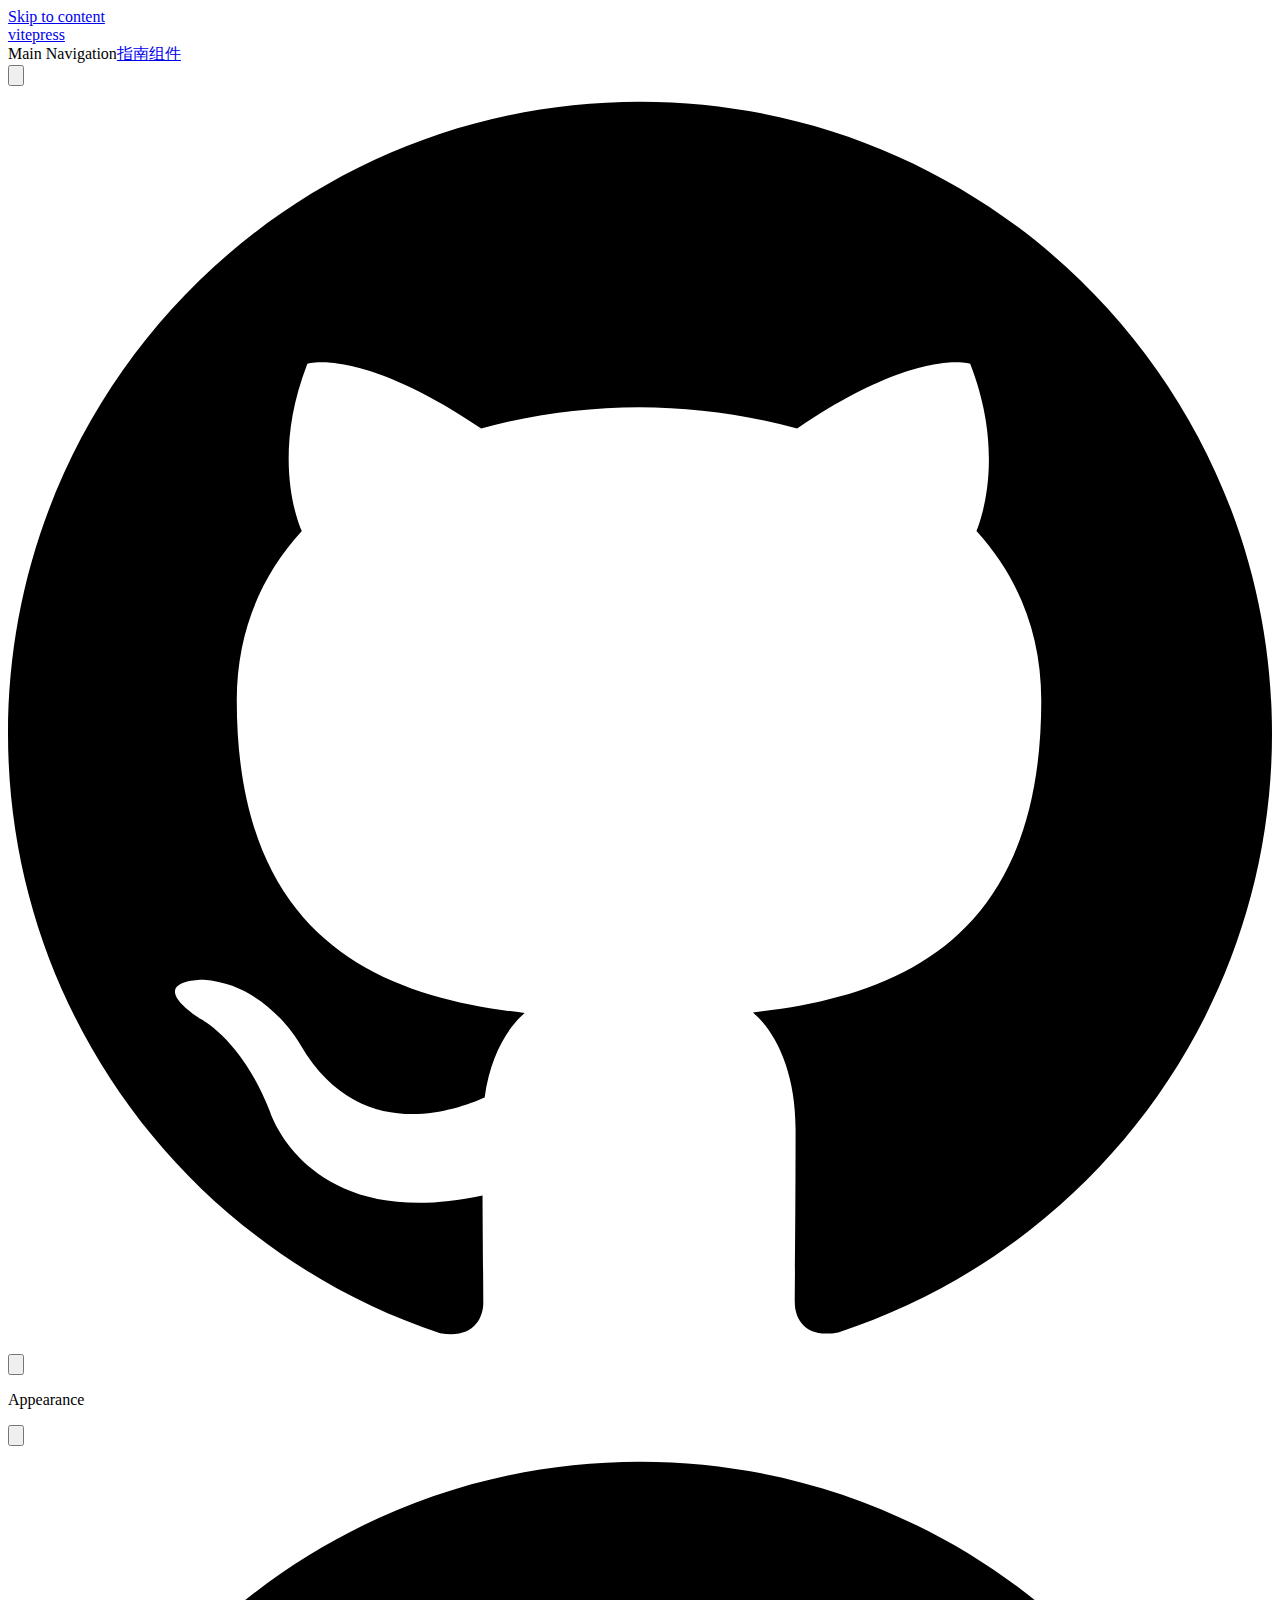
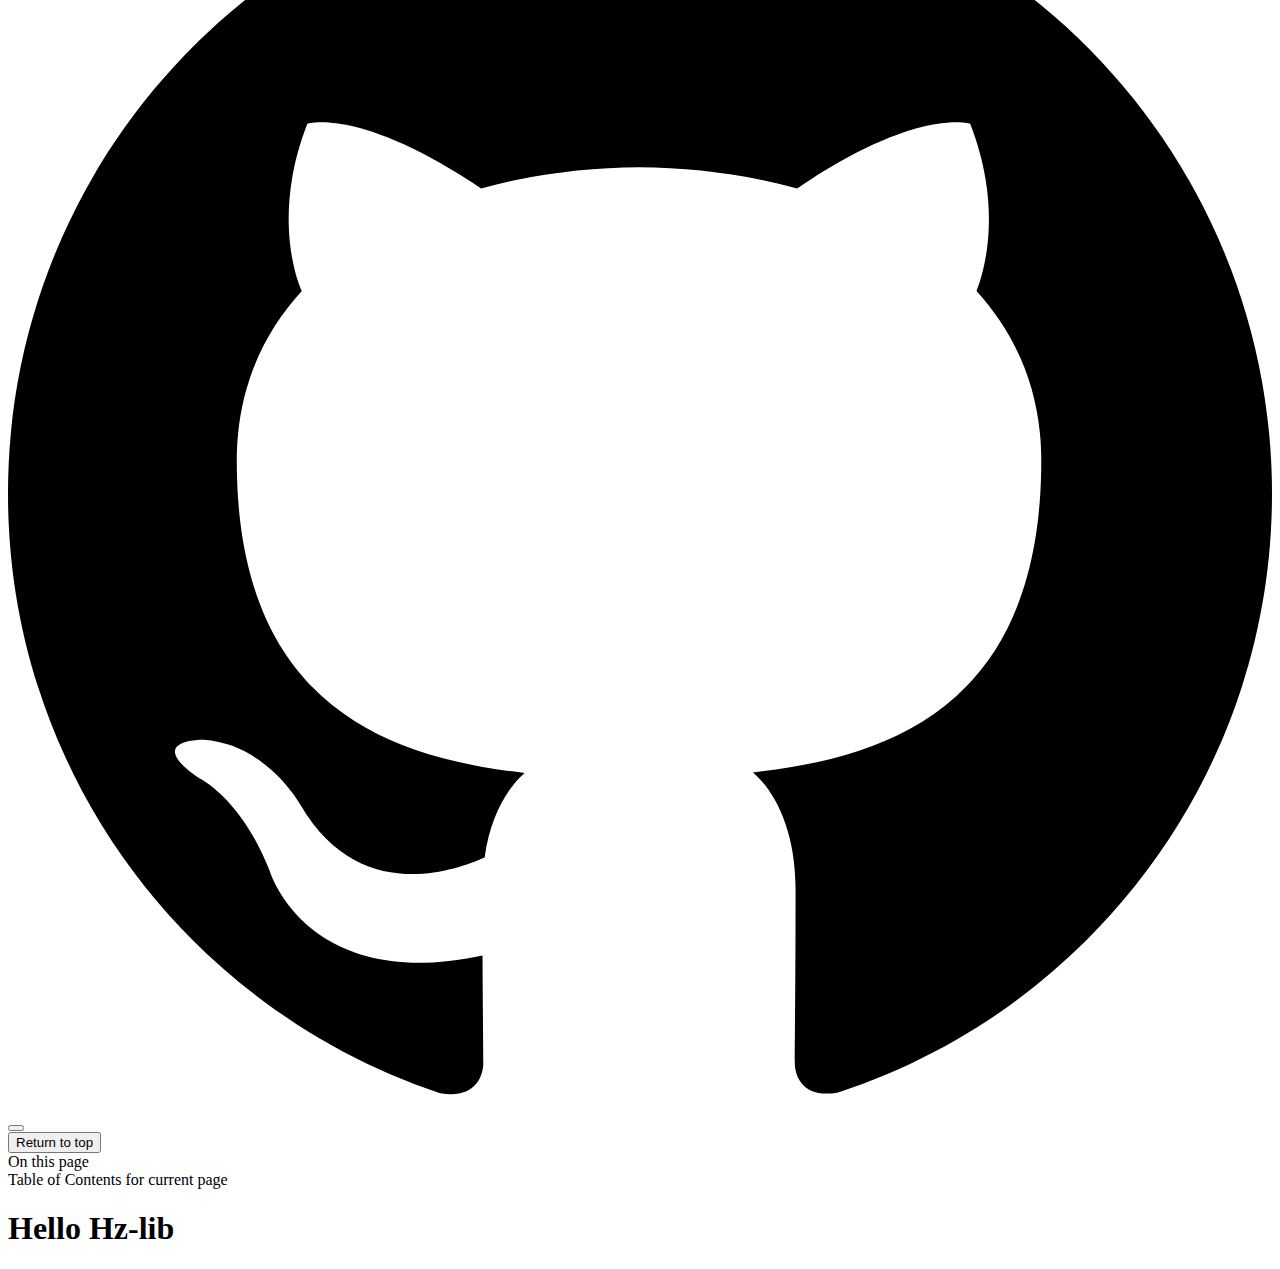
==== commit e200ad8b: "配置修改" ====
--- a/index.html
+++ b/index.html
@@ -6,19 +6,19 @@
     <title>Hello Hz-lib | VitePress</title>
     <meta name="description" content="A VitePress site">
     <meta name="generator" content="VitePress v1.0.0-rc.42">
-    <link rel="preload stylesheet" href="/assets/style.TShP7UyK.css" as="style">
+    <link rel="preload stylesheet" href="/hz-docs/assets/style.T10mNMDg.css" as="style">
     
-    <script type="module" src="/assets/app.sW4BFrAu.js"></script>
-    <link rel="preload" href="/assets/inter-roman-latin.bvIUbFQP.woff2" as="font" type="font/woff2" crossorigin="">
-    <link rel="modulepreload" href="/assets/chunks/framework.AYoUz7dR.js">
-    <link rel="modulepreload" href="/assets/chunks/theme.8_kTqy8x.js">
-    <link rel="modulepreload" href="/assets/index.md.FrFrY6gY.lean.js">
+    <script type="module" src="/hz-docs/assets/app._caZcCT6.js"></script>
+    <link rel="preload" href="/hz-docs/assets/inter-roman-latin.bvIUbFQP.woff2" as="font" type="font/woff2" crossorigin="">
+    <link rel="modulepreload" href="/hz-docs/assets/chunks/framework.TNpH_kv2.js">
+    <link rel="modulepreload" href="/hz-docs/assets/chunks/theme.5pm4rbpa.js">
+    <link rel="modulepreload" href="/hz-docs/assets/index.md.8-CMhSrp.lean.js">
     <script id="check-dark-mode">(()=>{const e=localStorage.getItem("vitepress-theme-appearance")||"auto",a=window.matchMedia("(prefers-color-scheme: dark)").matches;(!e||e==="auto"?a:e==="dark")&&document.documentElement.classList.add("dark")})();</script>
     <script id="check-mac-os">document.documentElement.classList.toggle("mac",/Mac|iPhone|iPod|iPad/i.test(navigator.platform));</script>
   </head>
   <body>
-    <div id="app"><div class="Layout" data-v-c60c6cb7><!--[--><!--]--><!--[--><span tabindex="-1" data-v-a1bd3454></span><a href="#VPContent" class="VPSkipLink visually-hidden" data-v-a1bd3454> Skip to content </a><!--]--><!----><header class="VPNav" data-v-c60c6cb7 data-v-a2b8aba6><div class="VPNavBar" data-v-a2b8aba6 data-v-beb26075><div class="wrapper" data-v-beb26075><div class="container" data-v-beb26075><div class="title" data-v-beb26075><div class="VPNavBarTitle" data-v-beb26075 data-v-7fee1994><a class="title" href="/" data-v-7fee1994><!--[--><!--]--><!----><span data-v-7fee1994>vitepress</span><!--[--><!--]--></a></div></div><div class="content" data-v-beb26075><div class="content-body" data-v-beb26075><!--[--><!--]--><div class="VPNavBarSearch search" data-v-beb26075><!----></div><nav aria-labelledby="main-nav-aria-label" class="VPNavBarMenu menu" data-v-beb26075 data-v-49ac76d3><span id="main-nav-aria-label" class="visually-hidden" data-v-49ac76d3>Main Navigation</span><!--[--><!--[--><a class="VPLink link VPNavBarMenuLink" href="/guild/installation.html" tabindex="0" data-v-49ac76d3 data-v-70a557c5><!--[--><span data-v-70a557c5>指南</span><!--]--></a><!--]--><!--[--><a class="VPLink link VPNavBarMenuLink" href="/components/button/" tabindex="0" data-v-49ac76d3 data-v-70a557c5><!--[--><span data-v-70a557c5>组件</span><!--]--></a><!--]--><!--]--></nav><!----><div class="VPNavBarAppearance appearance" data-v-beb26075 data-v-4ef8184c><button class="VPSwitch VPSwitchAppearance" type="button" role="switch" title="Switch to dark theme" aria-checked="false" data-v-4ef8184c data-v-4d7c93cc data-v-039737f6><span class="check" data-v-039737f6><span class="icon" data-v-039737f6><!--[--><svg xmlns="http://www.w3.org/2000/svg" aria-hidden="true" focusable="false" viewbox="0 0 24 24" class="sun" data-v-4d7c93cc><path d="M12,18c-3.3,0-6-2.7-6-6s2.7-6,6-6s6,2.7,6,6S15.3,18,12,18zM12,8c-2.2,0-4,1.8-4,4c0,2.2,1.8,4,4,4c2.2,0,4-1.8,4-4C16,9.8,14.2,8,12,8z"></path><path d="M12,4c-0.6,0-1-0.4-1-1V1c0-0.6,0.4-1,1-1s1,0.4,1,1v2C13,3.6,12.6,4,12,4z"></path><path d="M12,24c-0.6,0-1-0.4-1-1v-2c0-0.6,0.4-1,1-1s1,0.4,1,1v2C13,23.6,12.6,24,12,24z"></path><path d="M5.6,6.6c-0.3,0-0.5-0.1-0.7-0.3L3.5,4.9c-0.4-0.4-0.4-1,0-1.4s1-0.4,1.4,0l1.4,1.4c0.4,0.4,0.4,1,0,1.4C6.2,6.5,5.9,6.6,5.6,6.6z"></path><path d="M19.8,20.8c-0.3,0-0.5-0.1-0.7-0.3l-1.4-1.4c-0.4-0.4-0.4-1,0-1.4s1-0.4,1.4,0l1.4,1.4c0.4,0.4,0.4,1,0,1.4C20.3,20.7,20,20.8,19.8,20.8z"></path><path d="M3,13H1c-0.6,0-1-0.4-1-1s0.4-1,1-1h2c0.6,0,1,0.4,1,1S3.6,13,3,13z"></path><path d="M23,13h-2c-0.6,0-1-0.4-1-1s0.4-1,1-1h2c0.6,0,1,0.4,1,1S23.6,13,23,13z"></path><path d="M4.2,20.8c-0.3,0-0.5-0.1-0.7-0.3c-0.4-0.4-0.4-1,0-1.4l1.4-1.4c0.4-0.4,1-0.4,1.4,0s0.4,1,0,1.4l-1.4,1.4C4.7,20.7,4.5,20.8,4.2,20.8z"></path><path d="M18.4,6.6c-0.3,0-0.5-0.1-0.7-0.3c-0.4-0.4-0.4-1,0-1.4l1.4-1.4c0.4-0.4,1-0.4,1.4,0s0.4,1,0,1.4l-1.4,1.4C18.9,6.5,18.6,6.6,18.4,6.6z"></path></svg><svg xmlns="http://www.w3.org/2000/svg" aria-hidden="true" focusable="false" viewbox="0 0 24 24" class="moon" data-v-4d7c93cc><path d="M12.1,22c-0.3,0-0.6,0-0.9,0c-5.5-0.5-9.5-5.4-9-10.9c0.4-4.8,4.2-8.6,9-9c0.4,0,0.8,0.2,1,0.5c0.2,0.3,0.2,0.8-0.1,1.1c-2,2.7-1.4,6.4,1.3,8.4c2.1,1.6,5,1.6,7.1,0c0.3-0.2,0.7-0.3,1.1-0.1c0.3,0.2,0.5,0.6,0.5,1c-0.2,2.7-1.5,5.1-3.6,6.8C16.6,21.2,14.4,22,12.1,22zM9.3,4.4c-2.9,1-5,3.6-5.2,6.8c-0.4,4.4,2.8,8.3,7.2,8.7c2.1,0.2,4.2-0.4,5.8-1.8c1.1-0.9,1.9-2.1,2.4-3.4c-2.5,0.9-5.3,0.5-7.5-1.1C9.2,11.4,8.1,7.7,9.3,4.4z"></path></svg><!--]--></span></span></button></div><div class="VPSocialLinks VPNavBarSocialLinks social-links" data-v-beb26075 data-v-11dc591d data-v-7594faea><!--[--><a class="VPSocialLink no-icon" href="https://gitee.com/hjdbenny/hz-lib.git" aria-label="github" target="_blank" rel="noopener" data-v-7594faea data-v-3113ad3c><svg role="img" viewBox="0 0 24 24" xmlns="http://www.w3.org/2000/svg"><title>GitHub</title><path d="M12 .297c-6.63 0-12 5.373-12 12 0 5.303 3.438 9.8 8.205 11.385.6.113.82-.258.82-.577 0-.285-.01-1.04-.015-2.04-3.338.724-4.042-1.61-4.042-1.61C4.422 18.07 3.633 17.7 3.633 17.7c-1.087-.744.084-.729.084-.729 1.205.084 1.838 1.236 1.838 1.236 1.07 1.835 2.809 1.305 3.495.998.108-.776.417-1.305.76-1.605-2.665-.3-5.466-1.332-5.466-5.93 0-1.31.465-2.38 1.235-3.22-.135-.303-.54-1.523.105-3.176 0 0 1.005-.322 3.3 1.23.96-.267 1.98-.399 3-.405 1.02.006 2.04.138 3 .405 2.28-1.552 3.285-1.23 3.285-1.23.645 1.653.24 2.873.12 3.176.765.84 1.23 1.91 1.23 3.22 0 4.61-2.805 5.625-5.475 5.92.42.36.81 1.096.81 2.22 0 1.606-.015 2.896-.015 3.286 0 .315.21.69.825.57C20.565 22.092 24 17.592 24 12.297c0-6.627-5.373-12-12-12"/></svg></a><!--]--></div><div class="VPFlyout VPNavBarExtra extra" data-v-beb26075 data-v-cb68e0bb data-v-d5363515><button type="button" class="button" aria-haspopup="true" aria-expanded="false" aria-label="extra navigation" data-v-d5363515><svg xmlns="http://www.w3.org/2000/svg" aria-hidden="true" focusable="false" viewbox="0 0 24 24" class="icon" data-v-d5363515><circle cx="12" cy="12" r="2"></circle><circle cx="19" cy="12" r="2"></circle><circle cx="5" cy="12" r="2"></circle></svg></button><div class="menu" data-v-d5363515><div class="VPMenu" data-v-d5363515 data-v-b0a82362><!----><!--[--><!--[--><!----><div class="group" data-v-cb68e0bb><div class="item appearance" data-v-cb68e0bb><p class="label" data-v-cb68e0bb>Appearance</p><div class="appearance-action" data-v-cb68e0bb><button class="VPSwitch VPSwitchAppearance" type="button" role="switch" title="Switch to dark theme" aria-checked="false" data-v-cb68e0bb data-v-4d7c93cc data-v-039737f6><span class="check" data-v-039737f6><span class="icon" data-v-039737f6><!--[--><svg xmlns="http://www.w3.org/2000/svg" aria-hidden="true" focusable="false" viewbox="0 0 24 24" class="sun" data-v-4d7c93cc><path d="M12,18c-3.3,0-6-2.7-6-6s2.7-6,6-6s6,2.7,6,6S15.3,18,12,18zM12,8c-2.2,0-4,1.8-4,4c0,2.2,1.8,4,4,4c2.2,0,4-1.8,4-4C16,9.8,14.2,8,12,8z"></path><path d="M12,4c-0.6,0-1-0.4-1-1V1c0-0.6,0.4-1,1-1s1,0.4,1,1v2C13,3.6,12.6,4,12,4z"></path><path d="M12,24c-0.6,0-1-0.4-1-1v-2c0-0.6,0.4-1,1-1s1,0.4,1,1v2C13,23.6,12.6,24,12,24z"></path><path d="M5.6,6.6c-0.3,0-0.5-0.1-0.7-0.3L3.5,4.9c-0.4-0.4-0.4-1,0-1.4s1-0.4,1.4,0l1.4,1.4c0.4,0.4,0.4,1,0,1.4C6.2,6.5,5.9,6.6,5.6,6.6z"></path><path d="M19.8,20.8c-0.3,0-0.5-0.1-0.7-0.3l-1.4-1.4c-0.4-0.4-0.4-1,0-1.4s1-0.4,1.4,0l1.4,1.4c0.4,0.4,0.4,1,0,1.4C20.3,20.7,20,20.8,19.8,20.8z"></path><path d="M3,13H1c-0.6,0-1-0.4-1-1s0.4-1,1-1h2c0.6,0,1,0.4,1,1S3.6,13,3,13z"></path><path d="M23,13h-2c-0.6,0-1-0.4-1-1s0.4-1,1-1h2c0.6,0,1,0.4,1,1S23.6,13,23,13z"></path><path d="M4.2,20.8c-0.3,0-0.5-0.1-0.7-0.3c-0.4-0.4-0.4-1,0-1.4l1.4-1.4c0.4-0.4,1-0.4,1.4,0s0.4,1,0,1.4l-1.4,1.4C4.7,20.7,4.5,20.8,4.2,20.8z"></path><path d="M18.4,6.6c-0.3,0-0.5-0.1-0.7-0.3c-0.4-0.4-0.4-1,0-1.4l1.4-1.4c0.4-0.4,1-0.4,1.4,0s0.4,1,0,1.4l-1.4,1.4C18.9,6.5,18.6,6.6,18.4,6.6z"></path></svg><svg xmlns="http://www.w3.org/2000/svg" aria-hidden="true" focusable="false" viewbox="0 0 24 24" class="moon" data-v-4d7c93cc><path d="M12.1,22c-0.3,0-0.6,0-0.9,0c-5.5-0.5-9.5-5.4-9-10.9c0.4-4.8,4.2-8.6,9-9c0.4,0,0.8,0.2,1,0.5c0.2,0.3,0.2,0.8-0.1,1.1c-2,2.7-1.4,6.4,1.3,8.4c2.1,1.6,5,1.6,7.1,0c0.3-0.2,0.7-0.3,1.1-0.1c0.3,0.2,0.5,0.6,0.5,1c-0.2,2.7-1.5,5.1-3.6,6.8C16.6,21.2,14.4,22,12.1,22zM9.3,4.4c-2.9,1-5,3.6-5.2,6.8c-0.4,4.4,2.8,8.3,7.2,8.7c2.1,0.2,4.2-0.4,5.8-1.8c1.1-0.9,1.9-2.1,2.4-3.4c-2.5,0.9-5.3,0.5-7.5-1.1C9.2,11.4,8.1,7.7,9.3,4.4z"></path></svg><!--]--></span></span></button></div></div></div><div class="group" data-v-cb68e0bb><div class="item social-links" data-v-cb68e0bb><div class="VPSocialLinks social-links-list" data-v-cb68e0bb data-v-7594faea><!--[--><a class="VPSocialLink no-icon" href="https://gitee.com/hjdbenny/hz-lib.git" aria-label="github" target="_blank" rel="noopener" data-v-7594faea data-v-3113ad3c><svg role="img" viewBox="0 0 24 24" xmlns="http://www.w3.org/2000/svg"><title>GitHub</title><path d="M12 .297c-6.63 0-12 5.373-12 12 0 5.303 3.438 9.8 8.205 11.385.6.113.82-.258.82-.577 0-.285-.01-1.04-.015-2.04-3.338.724-4.042-1.61-4.042-1.61C4.422 18.07 3.633 17.7 3.633 17.7c-1.087-.744.084-.729.084-.729 1.205.084 1.838 1.236 1.838 1.236 1.07 1.835 2.809 1.305 3.495.998.108-.776.417-1.305.76-1.605-2.665-.3-5.466-1.332-5.466-5.93 0-1.31.465-2.38 1.235-3.22-.135-.303-.54-1.523.105-3.176 0 0 1.005-.322 3.3 1.23.96-.267 1.98-.399 3-.405 1.02.006 2.04.138 3 .405 2.28-1.552 3.285-1.23 3.285-1.23.645 1.653.24 2.873.12 3.176.765.84 1.23 1.91 1.23 3.22 0 4.61-2.805 5.625-5.475 5.92.42.36.81 1.096.81 2.22 0 1.606-.015 2.896-.015 3.286 0 .315.21.69.825.57C20.565 22.092 24 17.592 24 12.297c0-6.627-5.373-12-12-12"/></svg></a><!--]--></div></div></div><!--]--><!--]--></div></div></div><!--[--><!--]--><button type="button" class="VPNavBarHamburger hamburger" aria-label="mobile navigation" aria-expanded="false" aria-controls="VPNavScreen" data-v-beb26075 data-v-012faded><span class="container" data-v-012faded><span class="top" data-v-012faded></span><span class="middle" data-v-012faded></span><span class="bottom" data-v-012faded></span></span></button></div></div></div></div><div class="divider" data-v-beb26075><div class="divider-line" data-v-beb26075></div></div></div><!----></header><div class="VPLocalNav empty fixed" data-v-c60c6cb7 data-v-557aafae><div class="container" data-v-557aafae><!----><div class="VPLocalNavOutlineDropdown" style="--vp-vh:0px;" data-v-557aafae data-v-7585973d><button data-v-7585973d>Return to top</button><!----></div></div></div><!----><div class="VPContent" id="VPContent" data-v-c60c6cb7 data-v-13c8e642><div class="VPDoc has-aside" data-v-13c8e642 data-v-a1305dea><!--[--><!--]--><div class="container" data-v-a1305dea><div class="aside" data-v-a1305dea><div class="aside-curtain" data-v-a1305dea></div><div class="aside-container" data-v-a1305dea><div class="aside-content" data-v-a1305dea><div class="VPDocAside" data-v-a1305dea data-v-c35c66ef><!--[--><!--]--><!--[--><!--]--><div class="VPDocAsideOutline" role="navigation" data-v-c35c66ef data-v-d1f2bce2><div class="content" data-v-d1f2bce2><div class="outline-marker" data-v-d1f2bce2></div><div class="outline-title" role="heading" aria-level="2" data-v-d1f2bce2>On this page</div><nav aria-labelledby="doc-outline-aria-label" data-v-d1f2bce2><span class="visually-hidden" id="doc-outline-aria-label" data-v-d1f2bce2> Table of Contents for current page </span><ul class="VPDocOutlineItem root" data-v-d1f2bce2 data-v-bd7855d1><!--[--><!--]--></ul></nav></div></div><!--[--><!--]--><div class="spacer" data-v-c35c66ef></div><!--[--><!--]--><!----><!--[--><!--]--><!--[--><!--]--></div></div></div></div><div class="content" data-v-a1305dea><div class="content-container" data-v-a1305dea><!--[--><!--]--><main class="main" data-v-a1305dea><div style="position:relative;" class="vp-doc _" data-v-a1305dea><div><h1 id="hello-hz-lib" tabindex="-1">Hello Hz-lib <a class="header-anchor" href="#hello-hz-lib" aria-label="Permalink to &quot;Hello Hz-lib&quot;">​</a></h1></div></div></main><footer class="VPDocFooter" data-v-a1305dea data-v-c83252ed><!--[--><!--]--><!----><!----></footer><!--[--><!--]--></div></div></div><!--[--><!--]--></div></div><!----><!--[--><!--]--></div></div>
-    <script>window.__VP_HASH_MAP__=JSON.parse("{\"guild_quickstart.md\":\"tSwG9HZ1\",\"index.md\":\"FrFrY6gY\",\"components_button_index.md\":\"0gsEjsmf\",\"guild_installation.md\":\"xOzRXW0B\"}");window.__VP_SITE_DATA__=JSON.parse("{\"lang\":\"en-US\",\"dir\":\"ltr\",\"title\":\"VitePress\",\"description\":\"A VitePress site\",\"base\":\"/\",\"head\":[],\"router\":{\"prefetchLinks\":true},\"appearance\":true,\"themeConfig\":{\"siteTitle\":\"vitepress\",\"nav\":[{\"text\":\"指南\",\"link\":\"/guild/installation\"},{\"text\":\"组件\",\"link\":\"/components/button/\"}],\"socialLinks\":[{\"icon\":\"github\",\"link\":\"https://gitee.com/hjdbenny/hz-lib.git\"}],\"sidebar\":{\"/guild/\":[{\"text\":\"基础\",\"items\":[{\"text\":\"安装\",\"link\":\"/guild/installation\"},{\"text\":\"快速开始\",\"link\":\"/guild/quickstart\"}]}],\"/components/\":[{\"text\":\"基础组件\",\"items\":[{\"text\":\"Button\",\"link\":\"/components/button\"}]}]}},\"locales\":{},\"scrollOffset\":134,\"cleanUrls\":false}");</script>
+    <div id="app"><div class="Layout" data-v-c60c6cb7><!--[--><!--]--><!--[--><span tabindex="-1" data-v-a1bd3454></span><a href="#VPContent" class="VPSkipLink visually-hidden" data-v-a1bd3454> Skip to content </a><!--]--><!----><header class="VPNav" data-v-c60c6cb7 data-v-a2b8aba6><div class="VPNavBar" data-v-a2b8aba6 data-v-beb26075><div class="wrapper" data-v-beb26075><div class="container" data-v-beb26075><div class="title" data-v-beb26075><div class="VPNavBarTitle" data-v-beb26075 data-v-7fee1994><a class="title" href="/hz-docs/" data-v-7fee1994><!--[--><!--]--><!----><span data-v-7fee1994>vitepress</span><!--[--><!--]--></a></div></div><div class="content" data-v-beb26075><div class="content-body" data-v-beb26075><!--[--><!--]--><div class="VPNavBarSearch search" data-v-beb26075><!----></div><nav aria-labelledby="main-nav-aria-label" class="VPNavBarMenu menu" data-v-beb26075 data-v-49ac76d3><span id="main-nav-aria-label" class="visually-hidden" data-v-49ac76d3>Main Navigation</span><!--[--><!--[--><a class="VPLink link VPNavBarMenuLink" href="/hz-docs/guild/installation.html" tabindex="0" data-v-49ac76d3 data-v-70a557c5><!--[--><span data-v-70a557c5>指南</span><!--]--></a><!--]--><!--[--><a class="VPLink link VPNavBarMenuLink" href="/hz-docs/components/button/" tabindex="0" data-v-49ac76d3 data-v-70a557c5><!--[--><span data-v-70a557c5>组件</span><!--]--></a><!--]--><!--]--></nav><!----><div class="VPNavBarAppearance appearance" data-v-beb26075 data-v-4ef8184c><button class="VPSwitch VPSwitchAppearance" type="button" role="switch" title="Switch to dark theme" aria-checked="false" data-v-4ef8184c data-v-4d7c93cc data-v-039737f6><span class="check" data-v-039737f6><span class="icon" data-v-039737f6><!--[--><svg xmlns="http://www.w3.org/2000/svg" aria-hidden="true" focusable="false" viewbox="0 0 24 24" class="sun" data-v-4d7c93cc><path d="M12,18c-3.3,0-6-2.7-6-6s2.7-6,6-6s6,2.7,6,6S15.3,18,12,18zM12,8c-2.2,0-4,1.8-4,4c0,2.2,1.8,4,4,4c2.2,0,4-1.8,4-4C16,9.8,14.2,8,12,8z"></path><path d="M12,4c-0.6,0-1-0.4-1-1V1c0-0.6,0.4-1,1-1s1,0.4,1,1v2C13,3.6,12.6,4,12,4z"></path><path d="M12,24c-0.6,0-1-0.4-1-1v-2c0-0.6,0.4-1,1-1s1,0.4,1,1v2C13,23.6,12.6,24,12,24z"></path><path d="M5.6,6.6c-0.3,0-0.5-0.1-0.7-0.3L3.5,4.9c-0.4-0.4-0.4-1,0-1.4s1-0.4,1.4,0l1.4,1.4c0.4,0.4,0.4,1,0,1.4C6.2,6.5,5.9,6.6,5.6,6.6z"></path><path d="M19.8,20.8c-0.3,0-0.5-0.1-0.7-0.3l-1.4-1.4c-0.4-0.4-0.4-1,0-1.4s1-0.4,1.4,0l1.4,1.4c0.4,0.4,0.4,1,0,1.4C20.3,20.7,20,20.8,19.8,20.8z"></path><path d="M3,13H1c-0.6,0-1-0.4-1-1s0.4-1,1-1h2c0.6,0,1,0.4,1,1S3.6,13,3,13z"></path><path d="M23,13h-2c-0.6,0-1-0.4-1-1s0.4-1,1-1h2c0.6,0,1,0.4,1,1S23.6,13,23,13z"></path><path d="M4.2,20.8c-0.3,0-0.5-0.1-0.7-0.3c-0.4-0.4-0.4-1,0-1.4l1.4-1.4c0.4-0.4,1-0.4,1.4,0s0.4,1,0,1.4l-1.4,1.4C4.7,20.7,4.5,20.8,4.2,20.8z"></path><path d="M18.4,6.6c-0.3,0-0.5-0.1-0.7-0.3c-0.4-0.4-0.4-1,0-1.4l1.4-1.4c0.4-0.4,1-0.4,1.4,0s0.4,1,0,1.4l-1.4,1.4C18.9,6.5,18.6,6.6,18.4,6.6z"></path></svg><svg xmlns="http://www.w3.org/2000/svg" aria-hidden="true" focusable="false" viewbox="0 0 24 24" class="moon" data-v-4d7c93cc><path d="M12.1,22c-0.3,0-0.6,0-0.9,0c-5.5-0.5-9.5-5.4-9-10.9c0.4-4.8,4.2-8.6,9-9c0.4,0,0.8,0.2,1,0.5c0.2,0.3,0.2,0.8-0.1,1.1c-2,2.7-1.4,6.4,1.3,8.4c2.1,1.6,5,1.6,7.1,0c0.3-0.2,0.7-0.3,1.1-0.1c0.3,0.2,0.5,0.6,0.5,1c-0.2,2.7-1.5,5.1-3.6,6.8C16.6,21.2,14.4,22,12.1,22zM9.3,4.4c-2.9,1-5,3.6-5.2,6.8c-0.4,4.4,2.8,8.3,7.2,8.7c2.1,0.2,4.2-0.4,5.8-1.8c1.1-0.9,1.9-2.1,2.4-3.4c-2.5,0.9-5.3,0.5-7.5-1.1C9.2,11.4,8.1,7.7,9.3,4.4z"></path></svg><!--]--></span></span></button></div><div class="VPSocialLinks VPNavBarSocialLinks social-links" data-v-beb26075 data-v-11dc591d data-v-7594faea><!--[--><a class="VPSocialLink no-icon" href="https://gitee.com/hjdbenny/hz-lib.git" aria-label="github" target="_blank" rel="noopener" data-v-7594faea data-v-3113ad3c><svg role="img" viewBox="0 0 24 24" xmlns="http://www.w3.org/2000/svg"><title>GitHub</title><path d="M12 .297c-6.63 0-12 5.373-12 12 0 5.303 3.438 9.8 8.205 11.385.6.113.82-.258.82-.577 0-.285-.01-1.04-.015-2.04-3.338.724-4.042-1.61-4.042-1.61C4.422 18.07 3.633 17.7 3.633 17.7c-1.087-.744.084-.729.084-.729 1.205.084 1.838 1.236 1.838 1.236 1.07 1.835 2.809 1.305 3.495.998.108-.776.417-1.305.76-1.605-2.665-.3-5.466-1.332-5.466-5.93 0-1.31.465-2.38 1.235-3.22-.135-.303-.54-1.523.105-3.176 0 0 1.005-.322 3.3 1.23.96-.267 1.98-.399 3-.405 1.02.006 2.04.138 3 .405 2.28-1.552 3.285-1.23 3.285-1.23.645 1.653.24 2.873.12 3.176.765.84 1.23 1.91 1.23 3.22 0 4.61-2.805 5.625-5.475 5.92.42.36.81 1.096.81 2.22 0 1.606-.015 2.896-.015 3.286 0 .315.21.69.825.57C20.565 22.092 24 17.592 24 12.297c0-6.627-5.373-12-12-12"/></svg></a><!--]--></div><div class="VPFlyout VPNavBarExtra extra" data-v-beb26075 data-v-cb68e0bb data-v-d5363515><button type="button" class="button" aria-haspopup="true" aria-expanded="false" aria-label="extra navigation" data-v-d5363515><svg xmlns="http://www.w3.org/2000/svg" aria-hidden="true" focusable="false" viewbox="0 0 24 24" class="icon" data-v-d5363515><circle cx="12" cy="12" r="2"></circle><circle cx="19" cy="12" r="2"></circle><circle cx="5" cy="12" r="2"></circle></svg></button><div class="menu" data-v-d5363515><div class="VPMenu" data-v-d5363515 data-v-b0a82362><!----><!--[--><!--[--><!----><div class="group" data-v-cb68e0bb><div class="item appearance" data-v-cb68e0bb><p class="label" data-v-cb68e0bb>Appearance</p><div class="appearance-action" data-v-cb68e0bb><button class="VPSwitch VPSwitchAppearance" type="button" role="switch" title="Switch to dark theme" aria-checked="false" data-v-cb68e0bb data-v-4d7c93cc data-v-039737f6><span class="check" data-v-039737f6><span class="icon" data-v-039737f6><!--[--><svg xmlns="http://www.w3.org/2000/svg" aria-hidden="true" focusable="false" viewbox="0 0 24 24" class="sun" data-v-4d7c93cc><path d="M12,18c-3.3,0-6-2.7-6-6s2.7-6,6-6s6,2.7,6,6S15.3,18,12,18zM12,8c-2.2,0-4,1.8-4,4c0,2.2,1.8,4,4,4c2.2,0,4-1.8,4-4C16,9.8,14.2,8,12,8z"></path><path d="M12,4c-0.6,0-1-0.4-1-1V1c0-0.6,0.4-1,1-1s1,0.4,1,1v2C13,3.6,12.6,4,12,4z"></path><path d="M12,24c-0.6,0-1-0.4-1-1v-2c0-0.6,0.4-1,1-1s1,0.4,1,1v2C13,23.6,12.6,24,12,24z"></path><path d="M5.6,6.6c-0.3,0-0.5-0.1-0.7-0.3L3.5,4.9c-0.4-0.4-0.4-1,0-1.4s1-0.4,1.4,0l1.4,1.4c0.4,0.4,0.4,1,0,1.4C6.2,6.5,5.9,6.6,5.6,6.6z"></path><path d="M19.8,20.8c-0.3,0-0.5-0.1-0.7-0.3l-1.4-1.4c-0.4-0.4-0.4-1,0-1.4s1-0.4,1.4,0l1.4,1.4c0.4,0.4,0.4,1,0,1.4C20.3,20.7,20,20.8,19.8,20.8z"></path><path d="M3,13H1c-0.6,0-1-0.4-1-1s0.4-1,1-1h2c0.6,0,1,0.4,1,1S3.6,13,3,13z"></path><path d="M23,13h-2c-0.6,0-1-0.4-1-1s0.4-1,1-1h2c0.6,0,1,0.4,1,1S23.6,13,23,13z"></path><path d="M4.2,20.8c-0.3,0-0.5-0.1-0.7-0.3c-0.4-0.4-0.4-1,0-1.4l1.4-1.4c0.4-0.4,1-0.4,1.4,0s0.4,1,0,1.4l-1.4,1.4C4.7,20.7,4.5,20.8,4.2,20.8z"></path><path d="M18.4,6.6c-0.3,0-0.5-0.1-0.7-0.3c-0.4-0.4-0.4-1,0-1.4l1.4-1.4c0.4-0.4,1-0.4,1.4,0s0.4,1,0,1.4l-1.4,1.4C18.9,6.5,18.6,6.6,18.4,6.6z"></path></svg><svg xmlns="http://www.w3.org/2000/svg" aria-hidden="true" focusable="false" viewbox="0 0 24 24" class="moon" data-v-4d7c93cc><path d="M12.1,22c-0.3,0-0.6,0-0.9,0c-5.5-0.5-9.5-5.4-9-10.9c0.4-4.8,4.2-8.6,9-9c0.4,0,0.8,0.2,1,0.5c0.2,0.3,0.2,0.8-0.1,1.1c-2,2.7-1.4,6.4,1.3,8.4c2.1,1.6,5,1.6,7.1,0c0.3-0.2,0.7-0.3,1.1-0.1c0.3,0.2,0.5,0.6,0.5,1c-0.2,2.7-1.5,5.1-3.6,6.8C16.6,21.2,14.4,22,12.1,22zM9.3,4.4c-2.9,1-5,3.6-5.2,6.8c-0.4,4.4,2.8,8.3,7.2,8.7c2.1,0.2,4.2-0.4,5.8-1.8c1.1-0.9,1.9-2.1,2.4-3.4c-2.5,0.9-5.3,0.5-7.5-1.1C9.2,11.4,8.1,7.7,9.3,4.4z"></path></svg><!--]--></span></span></button></div></div></div><div class="group" data-v-cb68e0bb><div class="item social-links" data-v-cb68e0bb><div class="VPSocialLinks social-links-list" data-v-cb68e0bb data-v-7594faea><!--[--><a class="VPSocialLink no-icon" href="https://gitee.com/hjdbenny/hz-lib.git" aria-label="github" target="_blank" rel="noopener" data-v-7594faea data-v-3113ad3c><svg role="img" viewBox="0 0 24 24" xmlns="http://www.w3.org/2000/svg"><title>GitHub</title><path d="M12 .297c-6.63 0-12 5.373-12 12 0 5.303 3.438 9.8 8.205 11.385.6.113.82-.258.82-.577 0-.285-.01-1.04-.015-2.04-3.338.724-4.042-1.61-4.042-1.61C4.422 18.07 3.633 17.7 3.633 17.7c-1.087-.744.084-.729.084-.729 1.205.084 1.838 1.236 1.838 1.236 1.07 1.835 2.809 1.305 3.495.998.108-.776.417-1.305.76-1.605-2.665-.3-5.466-1.332-5.466-5.93 0-1.31.465-2.38 1.235-3.22-.135-.303-.54-1.523.105-3.176 0 0 1.005-.322 3.3 1.23.96-.267 1.98-.399 3-.405 1.02.006 2.04.138 3 .405 2.28-1.552 3.285-1.23 3.285-1.23.645 1.653.24 2.873.12 3.176.765.84 1.23 1.91 1.23 3.22 0 4.61-2.805 5.625-5.475 5.92.42.36.81 1.096.81 2.22 0 1.606-.015 2.896-.015 3.286 0 .315.21.69.825.57C20.565 22.092 24 17.592 24 12.297c0-6.627-5.373-12-12-12"/></svg></a><!--]--></div></div></div><!--]--><!--]--></div></div></div><!--[--><!--]--><button type="button" class="VPNavBarHamburger hamburger" aria-label="mobile navigation" aria-expanded="false" aria-controls="VPNavScreen" data-v-beb26075 data-v-012faded><span class="container" data-v-012faded><span class="top" data-v-012faded></span><span class="middle" data-v-012faded></span><span class="bottom" data-v-012faded></span></span></button></div></div></div></div><div class="divider" data-v-beb26075><div class="divider-line" data-v-beb26075></div></div></div><!----></header><div class="VPLocalNav empty fixed" data-v-c60c6cb7 data-v-557aafae><div class="container" data-v-557aafae><!----><div class="VPLocalNavOutlineDropdown" style="--vp-vh:0px;" data-v-557aafae data-v-7585973d><button data-v-7585973d>Return to top</button><!----></div></div></div><!----><div class="VPContent" id="VPContent" data-v-c60c6cb7 data-v-13c8e642><div class="VPDoc has-aside" data-v-13c8e642 data-v-a1305dea><!--[--><!--]--><div class="container" data-v-a1305dea><div class="aside" data-v-a1305dea><div class="aside-curtain" data-v-a1305dea></div><div class="aside-container" data-v-a1305dea><div class="aside-content" data-v-a1305dea><div class="VPDocAside" data-v-a1305dea data-v-c35c66ef><!--[--><!--]--><!--[--><!--]--><div class="VPDocAsideOutline" role="navigation" data-v-c35c66ef data-v-d1f2bce2><div class="content" data-v-d1f2bce2><div class="outline-marker" data-v-d1f2bce2></div><div class="outline-title" role="heading" aria-level="2" data-v-d1f2bce2>On this page</div><nav aria-labelledby="doc-outline-aria-label" data-v-d1f2bce2><span class="visually-hidden" id="doc-outline-aria-label" data-v-d1f2bce2> Table of Contents for current page </span><ul class="VPDocOutlineItem root" data-v-d1f2bce2 data-v-bd7855d1><!--[--><!--]--></ul></nav></div></div><!--[--><!--]--><div class="spacer" data-v-c35c66ef></div><!--[--><!--]--><!----><!--[--><!--]--><!--[--><!--]--></div></div></div></div><div class="content" data-v-a1305dea><div class="content-container" data-v-a1305dea><!--[--><!--]--><main class="main" data-v-a1305dea><div style="position:relative;" class="vp-doc _hz-docs_" data-v-a1305dea><div><h1 id="hello-hz-lib" tabindex="-1">Hello Hz-lib <a class="header-anchor" href="#hello-hz-lib" aria-label="Permalink to &quot;Hello Hz-lib&quot;">​</a></h1></div></div></main><footer class="VPDocFooter" data-v-a1305dea data-v-c83252ed><!--[--><!--]--><!----><!----></footer><!--[--><!--]--></div></div></div><!--[--><!--]--></div></div><!----><!--[--><!--]--></div></div>
+    <script>window.__VP_HASH_MAP__=JSON.parse("{\"components_button_index.md\":\"O90S_Iqm\",\"guild_quickstart.md\":\"tDHKMzE0\",\"guild_installation.md\":\"rwsXFU7X\",\"index.md\":\"8-CMhSrp\"}");window.__VP_SITE_DATA__=JSON.parse("{\"lang\":\"en-US\",\"dir\":\"ltr\",\"title\":\"VitePress\",\"description\":\"A VitePress site\",\"base\":\"/hz-docs/\",\"head\":[],\"router\":{\"prefetchLinks\":true},\"appearance\":true,\"themeConfig\":{\"siteTitle\":\"vitepress\",\"nav\":[{\"text\":\"指南\",\"link\":\"/guild/installation\"},{\"text\":\"组件\",\"link\":\"/components/button/\"}],\"socialLinks\":[{\"icon\":\"github\",\"link\":\"https://gitee.com/hjdbenny/hz-lib.git\"}],\"sidebar\":{\"/guild/\":[{\"text\":\"基础\",\"items\":[{\"text\":\"安装\",\"link\":\"/guild/installation\"},{\"text\":\"快速开始\",\"link\":\"/guild/quickstart\"}]}],\"/components/\":[{\"text\":\"基础组件\",\"items\":[{\"text\":\"Button\",\"link\":\"/components/button\"}]}]}},\"locales\":{},\"scrollOffset\":134,\"cleanUrls\":false}");</script>
     
   </body>
 </html>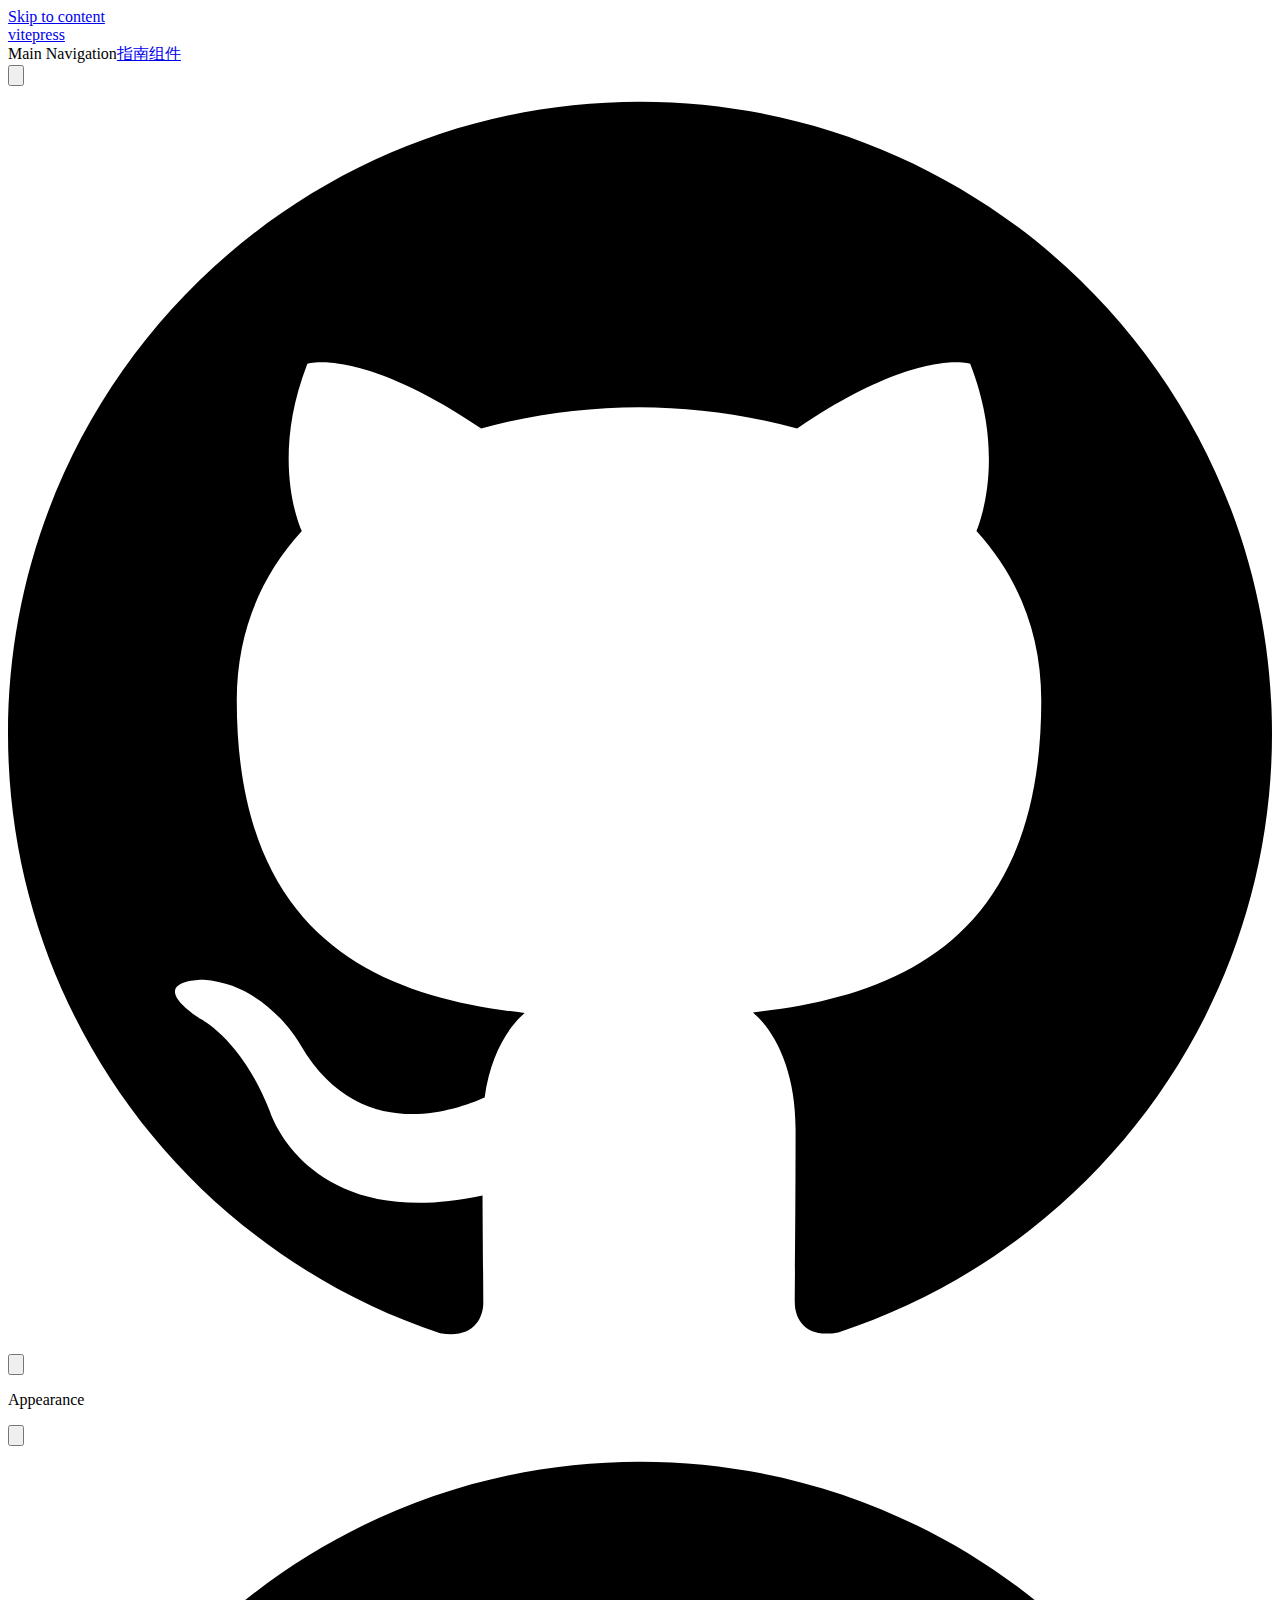
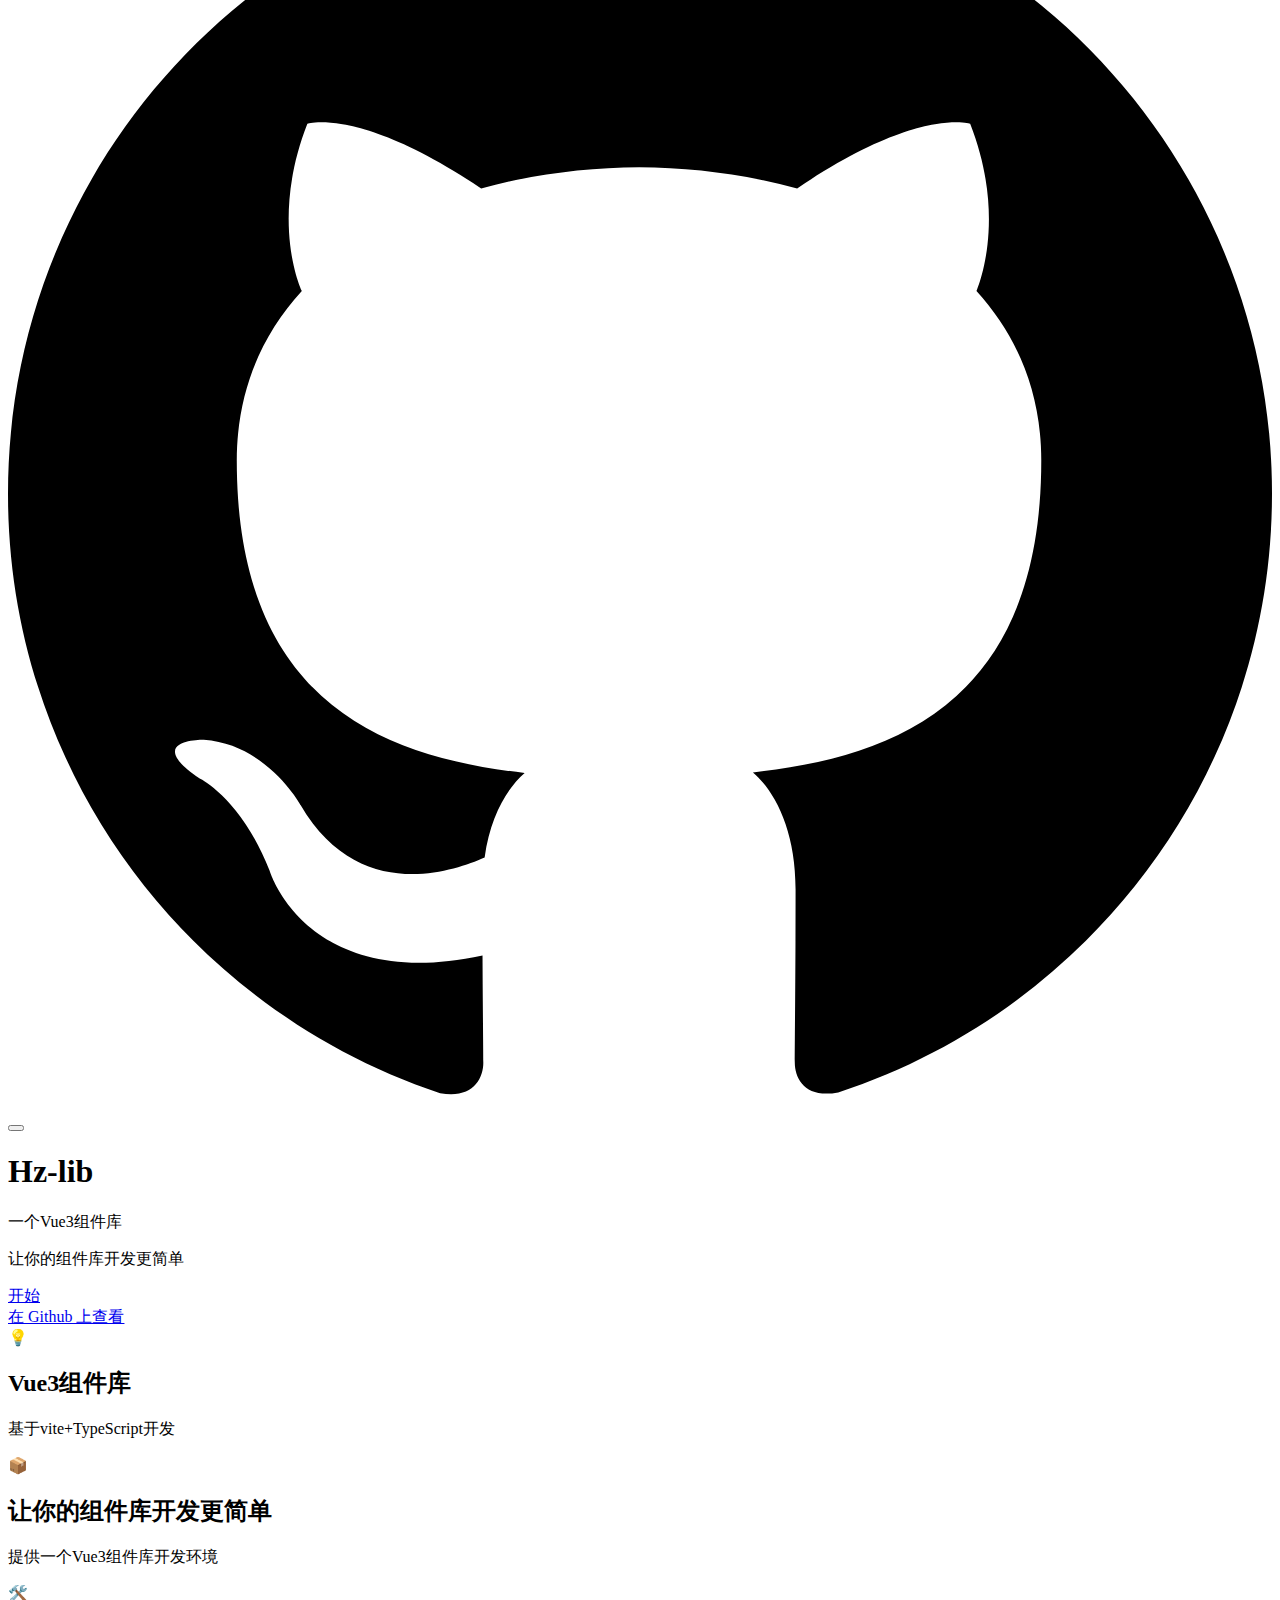
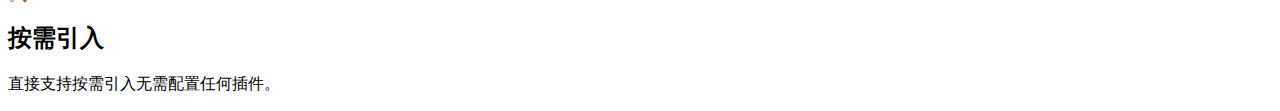
==== commit 2fed696c: "内容修改" ====
--- a/index.html
+++ b/index.html
@@ -3,7 +3,7 @@
   <head>
     <meta charset="utf-8">
     <meta name="viewport" content="width=device-width,initial-scale=1">
-    <title>Hello Hz-lib | VitePress</title>
+    <title>Hz-lib | 一个Vue3组件库</title>
     <meta name="description" content="A VitePress site">
     <meta name="generator" content="VitePress v1.0.0-rc.42">
     <link rel="preload stylesheet" href="/hz-docs/assets/style.T10mNMDg.css" as="style">
@@ -12,13 +12,13 @@
     <link rel="preload" href="/hz-docs/assets/inter-roman-latin.bvIUbFQP.woff2" as="font" type="font/woff2" crossorigin="">
     <link rel="modulepreload" href="/hz-docs/assets/chunks/framework.TNpH_kv2.js">
     <link rel="modulepreload" href="/hz-docs/assets/chunks/theme.5pm4rbpa.js">
-    <link rel="modulepreload" href="/hz-docs/assets/index.md.8-CMhSrp.lean.js">
+    <link rel="modulepreload" href="/hz-docs/assets/index.md.4AbUncfE.lean.js">
     <script id="check-dark-mode">(()=>{const e=localStorage.getItem("vitepress-theme-appearance")||"auto",a=window.matchMedia("(prefers-color-scheme: dark)").matches;(!e||e==="auto"?a:e==="dark")&&document.documentElement.classList.add("dark")})();</script>
     <script id="check-mac-os">document.documentElement.classList.toggle("mac",/Mac|iPhone|iPod|iPad/i.test(navigator.platform));</script>
   </head>
   <body>
-    <div id="app"><div class="Layout" data-v-c60c6cb7><!--[--><!--]--><!--[--><span tabindex="-1" data-v-a1bd3454></span><a href="#VPContent" class="VPSkipLink visually-hidden" data-v-a1bd3454> Skip to content </a><!--]--><!----><header class="VPNav" data-v-c60c6cb7 data-v-a2b8aba6><div class="VPNavBar" data-v-a2b8aba6 data-v-beb26075><div class="wrapper" data-v-beb26075><div class="container" data-v-beb26075><div class="title" data-v-beb26075><div class="VPNavBarTitle" data-v-beb26075 data-v-7fee1994><a class="title" href="/hz-docs/" data-v-7fee1994><!--[--><!--]--><!----><span data-v-7fee1994>vitepress</span><!--[--><!--]--></a></div></div><div class="content" data-v-beb26075><div class="content-body" data-v-beb26075><!--[--><!--]--><div class="VPNavBarSearch search" data-v-beb26075><!----></div><nav aria-labelledby="main-nav-aria-label" class="VPNavBarMenu menu" data-v-beb26075 data-v-49ac76d3><span id="main-nav-aria-label" class="visually-hidden" data-v-49ac76d3>Main Navigation</span><!--[--><!--[--><a class="VPLink link VPNavBarMenuLink" href="/hz-docs/guild/installation.html" tabindex="0" data-v-49ac76d3 data-v-70a557c5><!--[--><span data-v-70a557c5>指南</span><!--]--></a><!--]--><!--[--><a class="VPLink link VPNavBarMenuLink" href="/hz-docs/components/button/" tabindex="0" data-v-49ac76d3 data-v-70a557c5><!--[--><span data-v-70a557c5>组件</span><!--]--></a><!--]--><!--]--></nav><!----><div class="VPNavBarAppearance appearance" data-v-beb26075 data-v-4ef8184c><button class="VPSwitch VPSwitchAppearance" type="button" role="switch" title="Switch to dark theme" aria-checked="false" data-v-4ef8184c data-v-4d7c93cc data-v-039737f6><span class="check" data-v-039737f6><span class="icon" data-v-039737f6><!--[--><svg xmlns="http://www.w3.org/2000/svg" aria-hidden="true" focusable="false" viewbox="0 0 24 24" class="sun" data-v-4d7c93cc><path d="M12,18c-3.3,0-6-2.7-6-6s2.7-6,6-6s6,2.7,6,6S15.3,18,12,18zM12,8c-2.2,0-4,1.8-4,4c0,2.2,1.8,4,4,4c2.2,0,4-1.8,4-4C16,9.8,14.2,8,12,8z"></path><path d="M12,4c-0.6,0-1-0.4-1-1V1c0-0.6,0.4-1,1-1s1,0.4,1,1v2C13,3.6,12.6,4,12,4z"></path><path d="M12,24c-0.6,0-1-0.4-1-1v-2c0-0.6,0.4-1,1-1s1,0.4,1,1v2C13,23.6,12.6,24,12,24z"></path><path d="M5.6,6.6c-0.3,0-0.5-0.1-0.7-0.3L3.5,4.9c-0.4-0.4-0.4-1,0-1.4s1-0.4,1.4,0l1.4,1.4c0.4,0.4,0.4,1,0,1.4C6.2,6.5,5.9,6.6,5.6,6.6z"></path><path d="M19.8,20.8c-0.3,0-0.5-0.1-0.7-0.3l-1.4-1.4c-0.4-0.4-0.4-1,0-1.4s1-0.4,1.4,0l1.4,1.4c0.4,0.4,0.4,1,0,1.4C20.3,20.7,20,20.8,19.8,20.8z"></path><path d="M3,13H1c-0.6,0-1-0.4-1-1s0.4-1,1-1h2c0.6,0,1,0.4,1,1S3.6,13,3,13z"></path><path d="M23,13h-2c-0.6,0-1-0.4-1-1s0.4-1,1-1h2c0.6,0,1,0.4,1,1S23.6,13,23,13z"></path><path d="M4.2,20.8c-0.3,0-0.5-0.1-0.7-0.3c-0.4-0.4-0.4-1,0-1.4l1.4-1.4c0.4-0.4,1-0.4,1.4,0s0.4,1,0,1.4l-1.4,1.4C4.7,20.7,4.5,20.8,4.2,20.8z"></path><path d="M18.4,6.6c-0.3,0-0.5-0.1-0.7-0.3c-0.4-0.4-0.4-1,0-1.4l1.4-1.4c0.4-0.4,1-0.4,1.4,0s0.4,1,0,1.4l-1.4,1.4C18.9,6.5,18.6,6.6,18.4,6.6z"></path></svg><svg xmlns="http://www.w3.org/2000/svg" aria-hidden="true" focusable="false" viewbox="0 0 24 24" class="moon" data-v-4d7c93cc><path d="M12.1,22c-0.3,0-0.6,0-0.9,0c-5.5-0.5-9.5-5.4-9-10.9c0.4-4.8,4.2-8.6,9-9c0.4,0,0.8,0.2,1,0.5c0.2,0.3,0.2,0.8-0.1,1.1c-2,2.7-1.4,6.4,1.3,8.4c2.1,1.6,5,1.6,7.1,0c0.3-0.2,0.7-0.3,1.1-0.1c0.3,0.2,0.5,0.6,0.5,1c-0.2,2.7-1.5,5.1-3.6,6.8C16.6,21.2,14.4,22,12.1,22zM9.3,4.4c-2.9,1-5,3.6-5.2,6.8c-0.4,4.4,2.8,8.3,7.2,8.7c2.1,0.2,4.2-0.4,5.8-1.8c1.1-0.9,1.9-2.1,2.4-3.4c-2.5,0.9-5.3,0.5-7.5-1.1C9.2,11.4,8.1,7.7,9.3,4.4z"></path></svg><!--]--></span></span></button></div><div class="VPSocialLinks VPNavBarSocialLinks social-links" data-v-beb26075 data-v-11dc591d data-v-7594faea><!--[--><a class="VPSocialLink no-icon" href="https://gitee.com/hjdbenny/hz-lib.git" aria-label="github" target="_blank" rel="noopener" data-v-7594faea data-v-3113ad3c><svg role="img" viewBox="0 0 24 24" xmlns="http://www.w3.org/2000/svg"><title>GitHub</title><path d="M12 .297c-6.63 0-12 5.373-12 12 0 5.303 3.438 9.8 8.205 11.385.6.113.82-.258.82-.577 0-.285-.01-1.04-.015-2.04-3.338.724-4.042-1.61-4.042-1.61C4.422 18.07 3.633 17.7 3.633 17.7c-1.087-.744.084-.729.084-.729 1.205.084 1.838 1.236 1.838 1.236 1.07 1.835 2.809 1.305 3.495.998.108-.776.417-1.305.76-1.605-2.665-.3-5.466-1.332-5.466-5.93 0-1.31.465-2.38 1.235-3.22-.135-.303-.54-1.523.105-3.176 0 0 1.005-.322 3.3 1.23.96-.267 1.98-.399 3-.405 1.02.006 2.04.138 3 .405 2.28-1.552 3.285-1.23 3.285-1.23.645 1.653.24 2.873.12 3.176.765.84 1.23 1.91 1.23 3.22 0 4.61-2.805 5.625-5.475 5.92.42.36.81 1.096.81 2.22 0 1.606-.015 2.896-.015 3.286 0 .315.21.69.825.57C20.565 22.092 24 17.592 24 12.297c0-6.627-5.373-12-12-12"/></svg></a><!--]--></div><div class="VPFlyout VPNavBarExtra extra" data-v-beb26075 data-v-cb68e0bb data-v-d5363515><button type="button" class="button" aria-haspopup="true" aria-expanded="false" aria-label="extra navigation" data-v-d5363515><svg xmlns="http://www.w3.org/2000/svg" aria-hidden="true" focusable="false" viewbox="0 0 24 24" class="icon" data-v-d5363515><circle cx="12" cy="12" r="2"></circle><circle cx="19" cy="12" r="2"></circle><circle cx="5" cy="12" r="2"></circle></svg></button><div class="menu" data-v-d5363515><div class="VPMenu" data-v-d5363515 data-v-b0a82362><!----><!--[--><!--[--><!----><div class="group" data-v-cb68e0bb><div class="item appearance" data-v-cb68e0bb><p class="label" data-v-cb68e0bb>Appearance</p><div class="appearance-action" data-v-cb68e0bb><button class="VPSwitch VPSwitchAppearance" type="button" role="switch" title="Switch to dark theme" aria-checked="false" data-v-cb68e0bb data-v-4d7c93cc data-v-039737f6><span class="check" data-v-039737f6><span class="icon" data-v-039737f6><!--[--><svg xmlns="http://www.w3.org/2000/svg" aria-hidden="true" focusable="false" viewbox="0 0 24 24" class="sun" data-v-4d7c93cc><path d="M12,18c-3.3,0-6-2.7-6-6s2.7-6,6-6s6,2.7,6,6S15.3,18,12,18zM12,8c-2.2,0-4,1.8-4,4c0,2.2,1.8,4,4,4c2.2,0,4-1.8,4-4C16,9.8,14.2,8,12,8z"></path><path d="M12,4c-0.6,0-1-0.4-1-1V1c0-0.6,0.4-1,1-1s1,0.4,1,1v2C13,3.6,12.6,4,12,4z"></path><path d="M12,24c-0.6,0-1-0.4-1-1v-2c0-0.6,0.4-1,1-1s1,0.4,1,1v2C13,23.6,12.6,24,12,24z"></path><path d="M5.6,6.6c-0.3,0-0.5-0.1-0.7-0.3L3.5,4.9c-0.4-0.4-0.4-1,0-1.4s1-0.4,1.4,0l1.4,1.4c0.4,0.4,0.4,1,0,1.4C6.2,6.5,5.9,6.6,5.6,6.6z"></path><path d="M19.8,20.8c-0.3,0-0.5-0.1-0.7-0.3l-1.4-1.4c-0.4-0.4-0.4-1,0-1.4s1-0.4,1.4,0l1.4,1.4c0.4,0.4,0.4,1,0,1.4C20.3,20.7,20,20.8,19.8,20.8z"></path><path d="M3,13H1c-0.6,0-1-0.4-1-1s0.4-1,1-1h2c0.6,0,1,0.4,1,1S3.6,13,3,13z"></path><path d="M23,13h-2c-0.6,0-1-0.4-1-1s0.4-1,1-1h2c0.6,0,1,0.4,1,1S23.6,13,23,13z"></path><path d="M4.2,20.8c-0.3,0-0.5-0.1-0.7-0.3c-0.4-0.4-0.4-1,0-1.4l1.4-1.4c0.4-0.4,1-0.4,1.4,0s0.4,1,0,1.4l-1.4,1.4C4.7,20.7,4.5,20.8,4.2,20.8z"></path><path d="M18.4,6.6c-0.3,0-0.5-0.1-0.7-0.3c-0.4-0.4-0.4-1,0-1.4l1.4-1.4c0.4-0.4,1-0.4,1.4,0s0.4,1,0,1.4l-1.4,1.4C18.9,6.5,18.6,6.6,18.4,6.6z"></path></svg><svg xmlns="http://www.w3.org/2000/svg" aria-hidden="true" focusable="false" viewbox="0 0 24 24" class="moon" data-v-4d7c93cc><path d="M12.1,22c-0.3,0-0.6,0-0.9,0c-5.5-0.5-9.5-5.4-9-10.9c0.4-4.8,4.2-8.6,9-9c0.4,0,0.8,0.2,1,0.5c0.2,0.3,0.2,0.8-0.1,1.1c-2,2.7-1.4,6.4,1.3,8.4c2.1,1.6,5,1.6,7.1,0c0.3-0.2,0.7-0.3,1.1-0.1c0.3,0.2,0.5,0.6,0.5,1c-0.2,2.7-1.5,5.1-3.6,6.8C16.6,21.2,14.4,22,12.1,22zM9.3,4.4c-2.9,1-5,3.6-5.2,6.8c-0.4,4.4,2.8,8.3,7.2,8.7c2.1,0.2,4.2-0.4,5.8-1.8c1.1-0.9,1.9-2.1,2.4-3.4c-2.5,0.9-5.3,0.5-7.5-1.1C9.2,11.4,8.1,7.7,9.3,4.4z"></path></svg><!--]--></span></span></button></div></div></div><div class="group" data-v-cb68e0bb><div class="item social-links" data-v-cb68e0bb><div class="VPSocialLinks social-links-list" data-v-cb68e0bb data-v-7594faea><!--[--><a class="VPSocialLink no-icon" href="https://gitee.com/hjdbenny/hz-lib.git" aria-label="github" target="_blank" rel="noopener" data-v-7594faea data-v-3113ad3c><svg role="img" viewBox="0 0 24 24" xmlns="http://www.w3.org/2000/svg"><title>GitHub</title><path d="M12 .297c-6.63 0-12 5.373-12 12 0 5.303 3.438 9.8 8.205 11.385.6.113.82-.258.82-.577 0-.285-.01-1.04-.015-2.04-3.338.724-4.042-1.61-4.042-1.61C4.422 18.07 3.633 17.7 3.633 17.7c-1.087-.744.084-.729.084-.729 1.205.084 1.838 1.236 1.838 1.236 1.07 1.835 2.809 1.305 3.495.998.108-.776.417-1.305.76-1.605-2.665-.3-5.466-1.332-5.466-5.93 0-1.31.465-2.38 1.235-3.22-.135-.303-.54-1.523.105-3.176 0 0 1.005-.322 3.3 1.23.96-.267 1.98-.399 3-.405 1.02.006 2.04.138 3 .405 2.28-1.552 3.285-1.23 3.285-1.23.645 1.653.24 2.873.12 3.176.765.84 1.23 1.91 1.23 3.22 0 4.61-2.805 5.625-5.475 5.92.42.36.81 1.096.81 2.22 0 1.606-.015 2.896-.015 3.286 0 .315.21.69.825.57C20.565 22.092 24 17.592 24 12.297c0-6.627-5.373-12-12-12"/></svg></a><!--]--></div></div></div><!--]--><!--]--></div></div></div><!--[--><!--]--><button type="button" class="VPNavBarHamburger hamburger" aria-label="mobile navigation" aria-expanded="false" aria-controls="VPNavScreen" data-v-beb26075 data-v-012faded><span class="container" data-v-012faded><span class="top" data-v-012faded></span><span class="middle" data-v-012faded></span><span class="bottom" data-v-012faded></span></span></button></div></div></div></div><div class="divider" data-v-beb26075><div class="divider-line" data-v-beb26075></div></div></div><!----></header><div class="VPLocalNav empty fixed" data-v-c60c6cb7 data-v-557aafae><div class="container" data-v-557aafae><!----><div class="VPLocalNavOutlineDropdown" style="--vp-vh:0px;" data-v-557aafae data-v-7585973d><button data-v-7585973d>Return to top</button><!----></div></div></div><!----><div class="VPContent" id="VPContent" data-v-c60c6cb7 data-v-13c8e642><div class="VPDoc has-aside" data-v-13c8e642 data-v-a1305dea><!--[--><!--]--><div class="container" data-v-a1305dea><div class="aside" data-v-a1305dea><div class="aside-curtain" data-v-a1305dea></div><div class="aside-container" data-v-a1305dea><div class="aside-content" data-v-a1305dea><div class="VPDocAside" data-v-a1305dea data-v-c35c66ef><!--[--><!--]--><!--[--><!--]--><div class="VPDocAsideOutline" role="navigation" data-v-c35c66ef data-v-d1f2bce2><div class="content" data-v-d1f2bce2><div class="outline-marker" data-v-d1f2bce2></div><div class="outline-title" role="heading" aria-level="2" data-v-d1f2bce2>On this page</div><nav aria-labelledby="doc-outline-aria-label" data-v-d1f2bce2><span class="visually-hidden" id="doc-outline-aria-label" data-v-d1f2bce2> Table of Contents for current page </span><ul class="VPDocOutlineItem root" data-v-d1f2bce2 data-v-bd7855d1><!--[--><!--]--></ul></nav></div></div><!--[--><!--]--><div class="spacer" data-v-c35c66ef></div><!--[--><!--]--><!----><!--[--><!--]--><!--[--><!--]--></div></div></div></div><div class="content" data-v-a1305dea><div class="content-container" data-v-a1305dea><!--[--><!--]--><main class="main" data-v-a1305dea><div style="position:relative;" class="vp-doc _hz-docs_" data-v-a1305dea><div><h1 id="hello-hz-lib" tabindex="-1">Hello Hz-lib <a class="header-anchor" href="#hello-hz-lib" aria-label="Permalink to &quot;Hello Hz-lib&quot;">​</a></h1></div></div></main><footer class="VPDocFooter" data-v-a1305dea data-v-c83252ed><!--[--><!--]--><!----><!----></footer><!--[--><!--]--></div></div></div><!--[--><!--]--></div></div><!----><!--[--><!--]--></div></div>
-    <script>window.__VP_HASH_MAP__=JSON.parse("{\"components_button_index.md\":\"O90S_Iqm\",\"guild_quickstart.md\":\"tDHKMzE0\",\"guild_installation.md\":\"rwsXFU7X\",\"index.md\":\"8-CMhSrp\"}");window.__VP_SITE_DATA__=JSON.parse("{\"lang\":\"en-US\",\"dir\":\"ltr\",\"title\":\"VitePress\",\"description\":\"A VitePress site\",\"base\":\"/hz-docs/\",\"head\":[],\"router\":{\"prefetchLinks\":true},\"appearance\":true,\"themeConfig\":{\"siteTitle\":\"vitepress\",\"nav\":[{\"text\":\"指南\",\"link\":\"/guild/installation\"},{\"text\":\"组件\",\"link\":\"/components/button/\"}],\"socialLinks\":[{\"icon\":\"github\",\"link\":\"https://gitee.com/hjdbenny/hz-lib.git\"}],\"sidebar\":{\"/guild/\":[{\"text\":\"基础\",\"items\":[{\"text\":\"安装\",\"link\":\"/guild/installation\"},{\"text\":\"快速开始\",\"link\":\"/guild/quickstart\"}]}],\"/components/\":[{\"text\":\"基础组件\",\"items\":[{\"text\":\"Button\",\"link\":\"/components/button\"}]}]}},\"locales\":{},\"scrollOffset\":134,\"cleanUrls\":false}");</script>
+    <div id="app"><div class="Layout" data-v-c60c6cb7><!--[--><!--]--><!--[--><span tabindex="-1" data-v-a1bd3454></span><a href="#VPContent" class="VPSkipLink visually-hidden" data-v-a1bd3454> Skip to content </a><!--]--><!----><header class="VPNav" data-v-c60c6cb7 data-v-a2b8aba6><div class="VPNavBar top" data-v-a2b8aba6 data-v-beb26075><div class="wrapper" data-v-beb26075><div class="container" data-v-beb26075><div class="title" data-v-beb26075><div class="VPNavBarTitle" data-v-beb26075 data-v-7fee1994><a class="title" href="/hz-docs/" data-v-7fee1994><!--[--><!--]--><!----><span data-v-7fee1994>vitepress</span><!--[--><!--]--></a></div></div><div class="content" data-v-beb26075><div class="content-body" data-v-beb26075><!--[--><!--]--><div class="VPNavBarSearch search" data-v-beb26075><!----></div><nav aria-labelledby="main-nav-aria-label" class="VPNavBarMenu menu" data-v-beb26075 data-v-49ac76d3><span id="main-nav-aria-label" class="visually-hidden" data-v-49ac76d3>Main Navigation</span><!--[--><!--[--><a class="VPLink link VPNavBarMenuLink" href="/hz-docs/guild/installation.html" tabindex="0" data-v-49ac76d3 data-v-70a557c5><!--[--><span data-v-70a557c5>指南</span><!--]--></a><!--]--><!--[--><a class="VPLink link VPNavBarMenuLink" href="/hz-docs/components/button/" tabindex="0" data-v-49ac76d3 data-v-70a557c5><!--[--><span data-v-70a557c5>组件</span><!--]--></a><!--]--><!--]--></nav><!----><div class="VPNavBarAppearance appearance" data-v-beb26075 data-v-4ef8184c><button class="VPSwitch VPSwitchAppearance" type="button" role="switch" title="Switch to dark theme" aria-checked="false" data-v-4ef8184c data-v-4d7c93cc data-v-039737f6><span class="check" data-v-039737f6><span class="icon" data-v-039737f6><!--[--><svg xmlns="http://www.w3.org/2000/svg" aria-hidden="true" focusable="false" viewbox="0 0 24 24" class="sun" data-v-4d7c93cc><path d="M12,18c-3.3,0-6-2.7-6-6s2.7-6,6-6s6,2.7,6,6S15.3,18,12,18zM12,8c-2.2,0-4,1.8-4,4c0,2.2,1.8,4,4,4c2.2,0,4-1.8,4-4C16,9.8,14.2,8,12,8z"></path><path d="M12,4c-0.6,0-1-0.4-1-1V1c0-0.6,0.4-1,1-1s1,0.4,1,1v2C13,3.6,12.6,4,12,4z"></path><path d="M12,24c-0.6,0-1-0.4-1-1v-2c0-0.6,0.4-1,1-1s1,0.4,1,1v2C13,23.6,12.6,24,12,24z"></path><path d="M5.6,6.6c-0.3,0-0.5-0.1-0.7-0.3L3.5,4.9c-0.4-0.4-0.4-1,0-1.4s1-0.4,1.4,0l1.4,1.4c0.4,0.4,0.4,1,0,1.4C6.2,6.5,5.9,6.6,5.6,6.6z"></path><path d="M19.8,20.8c-0.3,0-0.5-0.1-0.7-0.3l-1.4-1.4c-0.4-0.4-0.4-1,0-1.4s1-0.4,1.4,0l1.4,1.4c0.4,0.4,0.4,1,0,1.4C20.3,20.7,20,20.8,19.8,20.8z"></path><path d="M3,13H1c-0.6,0-1-0.4-1-1s0.4-1,1-1h2c0.6,0,1,0.4,1,1S3.6,13,3,13z"></path><path d="M23,13h-2c-0.6,0-1-0.4-1-1s0.4-1,1-1h2c0.6,0,1,0.4,1,1S23.6,13,23,13z"></path><path d="M4.2,20.8c-0.3,0-0.5-0.1-0.7-0.3c-0.4-0.4-0.4-1,0-1.4l1.4-1.4c0.4-0.4,1-0.4,1.4,0s0.4,1,0,1.4l-1.4,1.4C4.7,20.7,4.5,20.8,4.2,20.8z"></path><path d="M18.4,6.6c-0.3,0-0.5-0.1-0.7-0.3c-0.4-0.4-0.4-1,0-1.4l1.4-1.4c0.4-0.4,1-0.4,1.4,0s0.4,1,0,1.4l-1.4,1.4C18.9,6.5,18.6,6.6,18.4,6.6z"></path></svg><svg xmlns="http://www.w3.org/2000/svg" aria-hidden="true" focusable="false" viewbox="0 0 24 24" class="moon" data-v-4d7c93cc><path d="M12.1,22c-0.3,0-0.6,0-0.9,0c-5.5-0.5-9.5-5.4-9-10.9c0.4-4.8,4.2-8.6,9-9c0.4,0,0.8,0.2,1,0.5c0.2,0.3,0.2,0.8-0.1,1.1c-2,2.7-1.4,6.4,1.3,8.4c2.1,1.6,5,1.6,7.1,0c0.3-0.2,0.7-0.3,1.1-0.1c0.3,0.2,0.5,0.6,0.5,1c-0.2,2.7-1.5,5.1-3.6,6.8C16.6,21.2,14.4,22,12.1,22zM9.3,4.4c-2.9,1-5,3.6-5.2,6.8c-0.4,4.4,2.8,8.3,7.2,8.7c2.1,0.2,4.2-0.4,5.8-1.8c1.1-0.9,1.9-2.1,2.4-3.4c-2.5,0.9-5.3,0.5-7.5-1.1C9.2,11.4,8.1,7.7,9.3,4.4z"></path></svg><!--]--></span></span></button></div><div class="VPSocialLinks VPNavBarSocialLinks social-links" data-v-beb26075 data-v-11dc591d data-v-7594faea><!--[--><a class="VPSocialLink no-icon" href="https://gitee.com/hjdbenny/hz-lib.git" aria-label="github" target="_blank" rel="noopener" data-v-7594faea data-v-3113ad3c><svg role="img" viewBox="0 0 24 24" xmlns="http://www.w3.org/2000/svg"><title>GitHub</title><path d="M12 .297c-6.63 0-12 5.373-12 12 0 5.303 3.438 9.8 8.205 11.385.6.113.82-.258.82-.577 0-.285-.01-1.04-.015-2.04-3.338.724-4.042-1.61-4.042-1.61C4.422 18.07 3.633 17.7 3.633 17.7c-1.087-.744.084-.729.084-.729 1.205.084 1.838 1.236 1.838 1.236 1.07 1.835 2.809 1.305 3.495.998.108-.776.417-1.305.76-1.605-2.665-.3-5.466-1.332-5.466-5.93 0-1.31.465-2.38 1.235-3.22-.135-.303-.54-1.523.105-3.176 0 0 1.005-.322 3.3 1.23.96-.267 1.98-.399 3-.405 1.02.006 2.04.138 3 .405 2.28-1.552 3.285-1.23 3.285-1.23.645 1.653.24 2.873.12 3.176.765.84 1.23 1.91 1.23 3.22 0 4.61-2.805 5.625-5.475 5.92.42.36.81 1.096.81 2.22 0 1.606-.015 2.896-.015 3.286 0 .315.21.69.825.57C20.565 22.092 24 17.592 24 12.297c0-6.627-5.373-12-12-12"/></svg></a><!--]--></div><div class="VPFlyout VPNavBarExtra extra" data-v-beb26075 data-v-cb68e0bb data-v-d5363515><button type="button" class="button" aria-haspopup="true" aria-expanded="false" aria-label="extra navigation" data-v-d5363515><svg xmlns="http://www.w3.org/2000/svg" aria-hidden="true" focusable="false" viewbox="0 0 24 24" class="icon" data-v-d5363515><circle cx="12" cy="12" r="2"></circle><circle cx="19" cy="12" r="2"></circle><circle cx="5" cy="12" r="2"></circle></svg></button><div class="menu" data-v-d5363515><div class="VPMenu" data-v-d5363515 data-v-b0a82362><!----><!--[--><!--[--><!----><div class="group" data-v-cb68e0bb><div class="item appearance" data-v-cb68e0bb><p class="label" data-v-cb68e0bb>Appearance</p><div class="appearance-action" data-v-cb68e0bb><button class="VPSwitch VPSwitchAppearance" type="button" role="switch" title="Switch to dark theme" aria-checked="false" data-v-cb68e0bb data-v-4d7c93cc data-v-039737f6><span class="check" data-v-039737f6><span class="icon" data-v-039737f6><!--[--><svg xmlns="http://www.w3.org/2000/svg" aria-hidden="true" focusable="false" viewbox="0 0 24 24" class="sun" data-v-4d7c93cc><path d="M12,18c-3.3,0-6-2.7-6-6s2.7-6,6-6s6,2.7,6,6S15.3,18,12,18zM12,8c-2.2,0-4,1.8-4,4c0,2.2,1.8,4,4,4c2.2,0,4-1.8,4-4C16,9.8,14.2,8,12,8z"></path><path d="M12,4c-0.6,0-1-0.4-1-1V1c0-0.6,0.4-1,1-1s1,0.4,1,1v2C13,3.6,12.6,4,12,4z"></path><path d="M12,24c-0.6,0-1-0.4-1-1v-2c0-0.6,0.4-1,1-1s1,0.4,1,1v2C13,23.6,12.6,24,12,24z"></path><path d="M5.6,6.6c-0.3,0-0.5-0.1-0.7-0.3L3.5,4.9c-0.4-0.4-0.4-1,0-1.4s1-0.4,1.4,0l1.4,1.4c0.4,0.4,0.4,1,0,1.4C6.2,6.5,5.9,6.6,5.6,6.6z"></path><path d="M19.8,20.8c-0.3,0-0.5-0.1-0.7-0.3l-1.4-1.4c-0.4-0.4-0.4-1,0-1.4s1-0.4,1.4,0l1.4,1.4c0.4,0.4,0.4,1,0,1.4C20.3,20.7,20,20.8,19.8,20.8z"></path><path d="M3,13H1c-0.6,0-1-0.4-1-1s0.4-1,1-1h2c0.6,0,1,0.4,1,1S3.6,13,3,13z"></path><path d="M23,13h-2c-0.6,0-1-0.4-1-1s0.4-1,1-1h2c0.6,0,1,0.4,1,1S23.6,13,23,13z"></path><path d="M4.2,20.8c-0.3,0-0.5-0.1-0.7-0.3c-0.4-0.4-0.4-1,0-1.4l1.4-1.4c0.4-0.4,1-0.4,1.4,0s0.4,1,0,1.4l-1.4,1.4C4.7,20.7,4.5,20.8,4.2,20.8z"></path><path d="M18.4,6.6c-0.3,0-0.5-0.1-0.7-0.3c-0.4-0.4-0.4-1,0-1.4l1.4-1.4c0.4-0.4,1-0.4,1.4,0s0.4,1,0,1.4l-1.4,1.4C18.9,6.5,18.6,6.6,18.4,6.6z"></path></svg><svg xmlns="http://www.w3.org/2000/svg" aria-hidden="true" focusable="false" viewbox="0 0 24 24" class="moon" data-v-4d7c93cc><path d="M12.1,22c-0.3,0-0.6,0-0.9,0c-5.5-0.5-9.5-5.4-9-10.9c0.4-4.8,4.2-8.6,9-9c0.4,0,0.8,0.2,1,0.5c0.2,0.3,0.2,0.8-0.1,1.1c-2,2.7-1.4,6.4,1.3,8.4c2.1,1.6,5,1.6,7.1,0c0.3-0.2,0.7-0.3,1.1-0.1c0.3,0.2,0.5,0.6,0.5,1c-0.2,2.7-1.5,5.1-3.6,6.8C16.6,21.2,14.4,22,12.1,22zM9.3,4.4c-2.9,1-5,3.6-5.2,6.8c-0.4,4.4,2.8,8.3,7.2,8.7c2.1,0.2,4.2-0.4,5.8-1.8c1.1-0.9,1.9-2.1,2.4-3.4c-2.5,0.9-5.3,0.5-7.5-1.1C9.2,11.4,8.1,7.7,9.3,4.4z"></path></svg><!--]--></span></span></button></div></div></div><div class="group" data-v-cb68e0bb><div class="item social-links" data-v-cb68e0bb><div class="VPSocialLinks social-links-list" data-v-cb68e0bb data-v-7594faea><!--[--><a class="VPSocialLink no-icon" href="https://gitee.com/hjdbenny/hz-lib.git" aria-label="github" target="_blank" rel="noopener" data-v-7594faea data-v-3113ad3c><svg role="img" viewBox="0 0 24 24" xmlns="http://www.w3.org/2000/svg"><title>GitHub</title><path d="M12 .297c-6.63 0-12 5.373-12 12 0 5.303 3.438 9.8 8.205 11.385.6.113.82-.258.82-.577 0-.285-.01-1.04-.015-2.04-3.338.724-4.042-1.61-4.042-1.61C4.422 18.07 3.633 17.7 3.633 17.7c-1.087-.744.084-.729.084-.729 1.205.084 1.838 1.236 1.838 1.236 1.07 1.835 2.809 1.305 3.495.998.108-.776.417-1.305.76-1.605-2.665-.3-5.466-1.332-5.466-5.93 0-1.31.465-2.38 1.235-3.22-.135-.303-.54-1.523.105-3.176 0 0 1.005-.322 3.3 1.23.96-.267 1.98-.399 3-.405 1.02.006 2.04.138 3 .405 2.28-1.552 3.285-1.23 3.285-1.23.645 1.653.24 2.873.12 3.176.765.84 1.23 1.91 1.23 3.22 0 4.61-2.805 5.625-5.475 5.92.42.36.81 1.096.81 2.22 0 1.606-.015 2.896-.015 3.286 0 .315.21.69.825.57C20.565 22.092 24 17.592 24 12.297c0-6.627-5.373-12-12-12"/></svg></a><!--]--></div></div></div><!--]--><!--]--></div></div></div><!--[--><!--]--><button type="button" class="VPNavBarHamburger hamburger" aria-label="mobile navigation" aria-expanded="false" aria-controls="VPNavScreen" data-v-beb26075 data-v-012faded><span class="container" data-v-012faded><span class="top" data-v-012faded></span><span class="middle" data-v-012faded></span><span class="bottom" data-v-012faded></span></span></button></div></div></div></div><div class="divider" data-v-beb26075><div class="divider-line" data-v-beb26075></div></div></div><!----></header><!----><!----><div class="VPContent is-home" id="VPContent" data-v-c60c6cb7 data-v-13c8e642><div class="VPHome" data-v-13c8e642 data-v-d17100fc><!--[--><!--]--><div class="VPHero has-image VPHomeHero" data-v-d17100fc data-v-90c5cdd0><div class="container" data-v-90c5cdd0><div class="main" data-v-90c5cdd0><!--[--><!--]--><!--[--><h1 class="name" data-v-90c5cdd0><span class="clip" data-v-90c5cdd0>Hz-lib</span></h1><p class="text" data-v-90c5cdd0>一个Vue3组件库</p><p class="tagline" data-v-90c5cdd0>让你的组件库开发更简单</p><!--]--><!--[--><!--]--><div class="actions" data-v-90c5cdd0><!--[--><div class="action" data-v-90c5cdd0><a class="VPButton medium brand" href="/hz-docs/guide/" data-v-90c5cdd0 data-v-3c448870>开始</a></div><div class="action" data-v-90c5cdd0><a class="VPButton medium alt" href="https://hjdbenny.github.io/hz-docs" target="_blank" rel="noreferrer" data-v-90c5cdd0 data-v-3c448870>在 Github 上查看</a></div><!--]--></div><!--[--><!--]--></div><div class="image" data-v-90c5cdd0><div class="image-container" data-v-90c5cdd0><div class="image-bg" data-v-90c5cdd0></div><!--[--><!--[--><!--[--><!----><!----><!--]--><!--]--><!--]--></div></div></div></div><!--[--><!--]--><!--[--><!--]--><div class="VPFeatures VPHomeFeatures" data-v-d17100fc data-v-3de2beee><div class="container" data-v-3de2beee><div class="items" data-v-3de2beee><!--[--><div class="grid-3 item" data-v-3de2beee><div class="VPLink no-icon VPFeature" data-v-3de2beee data-v-886d103b><!--[--><article class="box" data-v-886d103b><div class="icon" data-v-886d103b>💡</div><h2 class="title" data-v-886d103b>Vue3组件库</h2><p class="details" data-v-886d103b>基于vite+TypeScript开发</p><!----></article><!--]--></div></div><div class="grid-3 item" data-v-3de2beee><div class="VPLink no-icon VPFeature" data-v-3de2beee data-v-886d103b><!--[--><article class="box" data-v-886d103b><div class="icon" data-v-886d103b>📦</div><h2 class="title" data-v-886d103b>让你的组件库开发更简单</h2><p class="details" data-v-886d103b>提供一个Vue3组件库开发环境</p><!----></article><!--]--></div></div><div class="grid-3 item" data-v-3de2beee><div class="VPLink no-icon VPFeature" data-v-3de2beee data-v-886d103b><!--[--><article class="box" data-v-886d103b><div class="icon" data-v-886d103b>🛠️</div><h2 class="title" data-v-886d103b>按需引入</h2><p class="details" data-v-886d103b>直接支持按需引入无需配置任何插件。</p><!----></article><!--]--></div></div><!--]--></div></div></div><!--[--><!--]--><div style="position:relative;" data-v-d17100fc><div></div></div></div></div><!----><!--[--><!--]--></div></div>
+    <script>window.__VP_HASH_MAP__=JSON.parse("{\"components_button_index.md\":\"O90S_Iqm\",\"index.md\":\"4AbUncfE\",\"guild_installation.md\":\"G8MUAC_r\",\"guild_quickstart.md\":\"9AYmHZ3c\"}");window.__VP_SITE_DATA__=JSON.parse("{\"lang\":\"en-US\",\"dir\":\"ltr\",\"title\":\"VitePress\",\"description\":\"A VitePress site\",\"base\":\"/hz-docs/\",\"head\":[],\"router\":{\"prefetchLinks\":true},\"appearance\":true,\"themeConfig\":{\"siteTitle\":\"vitepress\",\"nav\":[{\"text\":\"指南\",\"link\":\"/guild/installation\"},{\"text\":\"组件\",\"link\":\"/components/button/\"}],\"socialLinks\":[{\"icon\":\"github\",\"link\":\"https://gitee.com/hjdbenny/hz-lib.git\"}],\"sidebar\":{\"/guild/\":[{\"text\":\"基础\",\"items\":[{\"text\":\"安装\",\"link\":\"/guild/installation\"},{\"text\":\"快速开始\",\"link\":\"/guild/quickstart\"}]}],\"/components/\":[{\"text\":\"基础组件\",\"items\":[{\"text\":\"Button\",\"link\":\"/components/button\"}]}]}},\"locales\":{},\"scrollOffset\":134,\"cleanUrls\":false}");</script>
     
   </body>
 </html>